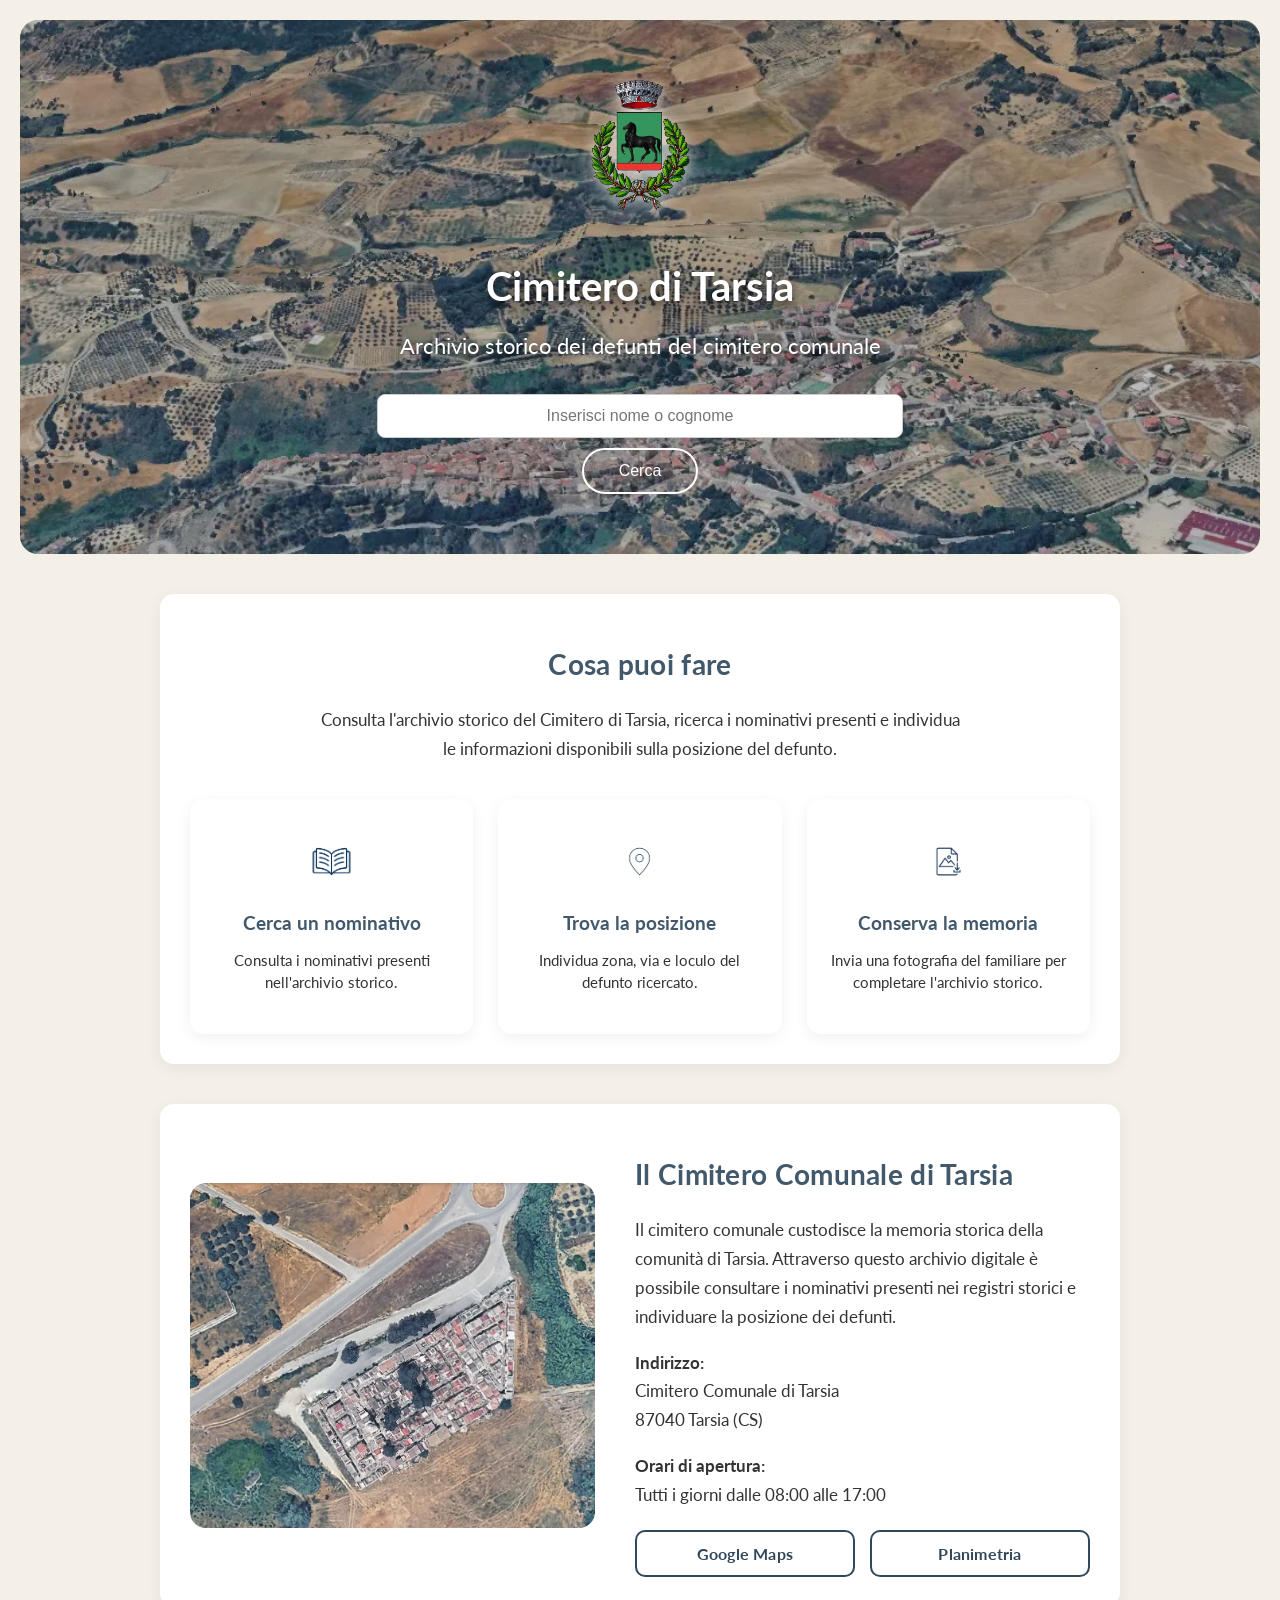
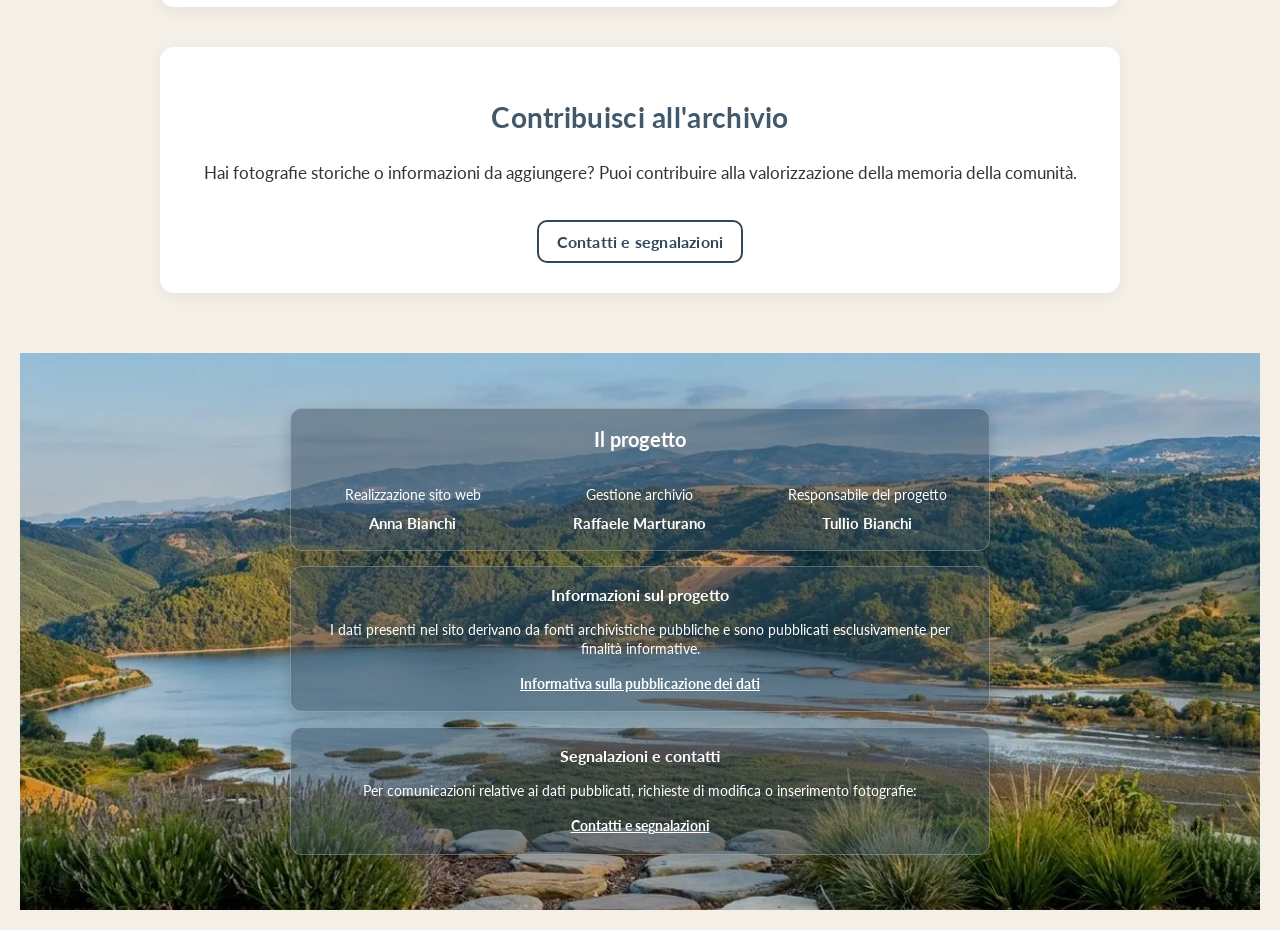
==== index.html @ b7f702ed "Add files via upload" ====
<!DOCTYPE html>

<html lang="it">

<head>

<meta charset="UTF-8">

<meta name="viewport" content="width=device-width, initial-scale=1.0">

<title>Cimitero di Tarsia</title>


<link href="https://fonts.googleapis.com/css2?family=Lato:wght@400;700&display=swap" rel="stylesheet">

<link rel="stylesheet" href="css/stile.css">

</head>


<body>


<header class="hero">


<img 
src="immagini/stemma.webp"
class="stemma"
alt="Comune di Tarsia">


<h1>
Cimitero di Tarsia
</h1>


<p class="sottotitolo">
Archivio storico dei defunti del cimitero comunale
</p>



<div class="area-ricerca">


<input 
type="text"
id="cerca"
placeholder="Inserisci nome o cognome">


<br>


<button onclick="cercaDefunto()">
Cerca
</button>


</div>


</header>



<div id="risultati"></div>



<section class="blocco-home cosa-puoi-fare">


<h2>
Cosa puoi fare
</h2>


<p class="intro-home">

Consulta l'archivio storico del Cimitero di Tarsia,
ricerca i nominativi presenti e individua le informazioni
disponibili sulla posizione del defunto.

</p>



<div class="funzioni-home">



<div class="funzione">


<img 
src="immagini/icone/icona-archivio.webp"
alt="">


<h3>
Cerca un nominativo
</h3>


<p>
Consulta i nominativi presenti
nell'archivio storico.
</p>


</div>





<div class="funzione">


<img 
src="immagini/icone/icona-posizione.webp"
alt="">


<h3>
Trova la posizione
</h3>


<p>
Individua zona, via e loculo
del defunto ricercato.
</p>


</div>





<div class="funzione">


<img 
src="immagini/icone/icona-foto.webp"
alt="">


<h3>
Conserva la memoria
</h3>


<p>
Invia una fotografia del familiare
per completare l'archivio storico.
</p>


</div>



</div>


</section>






<section class="blocco-home cimitero-sezione">


<img 
src="immagini/cimitero-alto.webp"
alt="Cimitero Comunale di Tarsia">



<div>


<h2>
Il Cimitero Comunale di Tarsia
</h2>


<p>

Il cimitero comunale custodisce la memoria
storica della comunità di Tarsia.

Attraverso questo archivio digitale è possibile
consultare i nominativi presenti nei registri
storici e individuare la posizione dei defunti.

</p>



<p>

<strong>Indirizzo:</strong><br>

Cimitero Comunale di Tarsia<br>

87040 Tarsia (CS)

</p>



<p>

<strong>Orari di apertura:</strong><br>

Tutti i giorni dalle 08:00 alle 17:00

</p>


<div class="pulsanti-cimitero">


<a 
href="https://www.google.com/maps/search/?api=1&query=Cimitero+Comunale+di+Tarsia"
target="_blank"
class="pulsante">

Google Maps

</a>


<a href="planimetria.html" class="pulsante">

Planimetria

</a>


</div>

</div>


</section>






<section class="blocco-home contribuisci">

<h2>
Contribuisci all'archivio
</h2>


<p>

Hai fotografie storiche o informazioni da aggiungere?
Puoi contribuire alla valorizzazione della memoria
della comunità.

</p>


<a href="contatti.html" class="scheda-button">

Contatti e segnalazioni

</a>


</section>


<div id="footer"></div>



<script src="js/script.js"></script>
<script>

fetch("componenti/footer.html")

.then(response => response.text())

.then(data => {

document.getElementById("footer").innerHTML = data;

});

</script>

</body>

</html>
---- css/stile.css ----
body {

    font-family:"Lato", sans-serif;

    background-color:#F4F0E8;

    color:#333333;

    margin:0;

    padding:20px;

}


/* TITOLI */

h1 {

    text-align:center;

    color:#42586B;

}


h2 {

    color:#42586B;

    font-weight:700;

    letter-spacing:0.3px;

}


h3 {

    color:#42586B;

}



/* HERO */

.hero {

    text-align:center;

    padding:60px 20px;

    background-image:
    linear-gradient(
    rgba(0,0,0,0.20),
    rgba(0,0,0,0.20)
    ),
    url("../immagini/tarsia-alto.webp");

    background-size:cover;

    background-position:center;

    background-attachment:fixed;

    border-radius:18px;

}



.stemma {

    width:100px;

    margin-bottom:20px;

    filter:drop-shadow(0 4px 8px rgba(244,240,232,0.9));

}



.hero h1 {

    font-size:40px;

    margin-bottom:10px;

    color:white;

    text-shadow:
    0 3px 10px rgba(0,0,0,0.75);

}



.sottotitolo {

    color:white;

    font-size:22px;

    text-shadow:
    0 3px 10px rgba(0,0,0,0.75);

}



/* RICERCA */

.area-ricerca {

    text-align:center;

    margin-top:35px;

}



input {

    width:90%;

    max-width:500px;

    padding:12px;

    font-size:16px;

    border:1px solid #ccc;

    border-radius:8px;

    text-align:center;

}



button {

    margin-top:10px;

    padding:12px 25px;

    background:#31475A;

    color:white;

    border:none;

    border-radius:8px;

    font-size:16px;

    cursor:pointer;

}



button:hover {

    opacity:0.85;

}


.area-ricerca button {

    background:transparent;

    color:white;

    border:2px solid white;

    padding:12px 35px;

    border-radius:25px;

    text-shadow:
    0 2px 5px rgba(0,0,0,0.5);

    transition:0.3s;

}



.area-ricerca button:hover {

    background:white;

    color:#31475A;

}

/* RISULTATI E SCHEDA */

#risultati,
#scheda {

    background:white;

    max-width:700px;

    margin:30px auto;

    padding:25px;

    border-radius:14px;

    box-shadow:
    0 4px 15px rgba(0,0,0,0.06);

}



#risultati:empty {

    display:none;

}



.risultato-card {

    background:white;

    margin:20px auto;

    padding:20px;

    border-radius:14px;

    box-shadow:
    0 3px 12px rgba(0,0,0,0.06);

}



.risultato-card h3 {

    margin-top:0;

}



/* LINK */

a {

    color:#42586B;

    text-decoration:none;

    font-weight:bold;

}



a:hover {

    text-decoration:underline;

}



/* PULSANTI */

.scheda-button {

    display:inline-block;

    margin-top:15px;

    padding:10px 18px;

    background:white;

    color:#31475A;

    border:2px solid #31475A;

    border-radius:10px;

    font-weight:bold;

    letter-spacing:0.2px;

}



.scheda-button:hover {

    background:#31475A;

    color:white;

    text-decoration:none;

}



.pulsante {

    display:inline-block;

    margin-top:20px;

    padding:12px 22px;

    background:white;

    color:#31475A;

    border:2px solid #31475A;

    border-radius:10px;

    font-weight:bold;

    letter-spacing:0.2px;

}



.pulsante:hover {

    background:#31475A;

    color:white;

}

#scheda > h1 {

    color:#42586B;

    font-size:32px;

    margin-bottom:30px;

}

.pulsanti-cimitero {

    display:flex;

    gap:15px;

    margin-top:20px;

}


.pulsanti-cimitero .pulsante {

    margin-top:0;

    flex:1;

    text-align:center;

}
/* SCHEDA DEFUNTO */

.scheda-contenuto {

    display:flex;

    gap:40px;

    align-items:flex-start;

}



.dati-defunto {

    flex:1;

}



.titolo-posizione {

    color:#42586B;

    margin-top:25px;

    margin-bottom:15px;

}



.foto-defunto {

    width:300px;

    height:300px;

    display:flex;

    align-items:center;

    justify-content:center;

    overflow:hidden;

}



.foto-defunto img {

    max-width:100%;

    max-height:100%;

    object-fit:contain;

    border-radius:16px;

}



/* FOTO MANCANTE */

.foto-mancante {

    width:100%;

    max-width:280px;

    padding:30px 20px;

    text-align:center;

    background:white;

    border:1px solid rgba(0,0,0,0.08);

    border-radius:14px;

    box-shadow:
    0 3px 12px rgba(0,0,0,0.06);

    box-sizing:border-box;

    color:#555;

}


.foto-mancante p {

    margin:0 0 20px;

    font-size:16px;

    line-height:1.5;

}

/* HOME BLOCCHI */

.blocco-home {

    max-width:900px;

    margin:40px auto;

    background:white;

    padding:30px;

    border-radius:14px;

    box-shadow:
    0 4px 15px rgba(0,0,0,0.06);

}



.blocco-home p {

    line-height:1.7;

    font-size:17px;

}



.blocco-home h2 {

    text-align:left;

    font-size:28px;

    margin-bottom:25px;

}


.cosa-puoi-fare h2 {

    text-align:center;

}

.titolo-centro {

    text-align:center !important;

}

.contribuisci {

    text-align:center;

}


.contribuisci h2 {

    text-align:center;

}

/* INTRO HOME */

.intro-home {

    text-align:center;

    max-width:650px;

    margin:0 auto 35px;

    line-height:1.6;

}



/* FUNZIONI HOME */

.funzioni-home {

    display:flex;

    justify-content:space-between;

    gap:25px;

}



.funzione {

    flex:1;

    background:white;

    padding:25px 20px;

    border-radius:14px;

    text-align:center;

    box-shadow:

    0 4px 15px rgba(0,0,0,0.06);

    transition:0.3s;

}



.funzione:hover {

    transform:translateY(-5px);

}



.funzione img {

    width:75px;

    height:75px;

    object-fit:contain;

    margin-bottom:5px;

    transition:0.3s;

}



.funzione:hover img {

    transform:translateY(-4px);

}



.funzione h3 {

    margin-top:5px;

    margin-bottom:10px;

}



.funzione p {

    line-height:1.5;

    font-size:15px;

}



/* SEZIONE CIMITERO */

.cimitero-sezione {

    display:flex;

    align-items:center;

    gap:40px;

}



.cimitero-sezione img {

    width:45%;

    border-radius:16px;

}



.cimitero-sezione div {

    flex:1;

}



/* ICONE TITOLI */

.titolo-con-icona {

    display:flex;

    align-items:center;

    gap:15px;

}



.titolo-con-icona img {

    width:75px;

    object-fit:contain;

}



/* GESTIONE FOOTER */

.gestione-sito {

    display:flex;

    justify-content:space-around;

    gap:20px;

    text-align:center;

}



.gestione-sito div {

    flex:1;

}



.gestione-sito p {

    margin-bottom:8px;

    font-size:14px;

}



.gestione-sito strong {

    font-size:15px;

}



/* FOOTER */

.footer-sito {

    box-sizing:border-box;

    width:100%;

    margin:60px 0 0;

    padding:40px 20px;

    background-image:
    linear-gradient(
    rgba(0,0,0,0.15),
    rgba(0,0,0,0.15)
    ),
    url("../immagini/Tarsia-lago.webp");

    background-size:cover;

    background-position:center;

    color:white;

    text-align:center;

}



.footer-box {

    background:rgba(49,71,90,0.45);

    border:1px solid rgba(255,255,255,0.25);

    padding:18px;

    margin:15px auto;

    width:100%;

    max-width:700px;

    box-sizing:border-box;

    border-radius:12px;

    box-shadow:
    0 4px 15px rgba(0,0,0,0.18);

}


.footer-box h3 {

    color:white;

    font-size:20px;

    margin-top:0;

}



.footer-box p {

    line-height:1.4;

}



.footer-box a {

    color:white;

    text-decoration:underline;

}



.footer-secondario h3 {

    font-size:16px;

}



.footer-secondario p,

.footer-secondario a {

    font-size:14px;

    line-height:1.4;

}

/* CONTATTI */

.blocco-contatto {

    margin-top:30px;

    padding:25px;

    background:white;

    border-radius:14px;

    box-shadow:
    0 5px 18px rgba(0,0,0,0.08);

}

/* PLANIMETRIA */

.planimetria {

    text-align:center;

}



.planimetria h2 {

    margin-top:25px;

}



.descrizione-planimetria {

    max-width:700px;

    margin:20px auto 30px;

    line-height:1.6;

}



.zoom-container {

    width:100%;

    overflow:hidden;

    border-radius:14px;

    background:white;

    touch-action:pinch-zoom;

}



.zoom-container img {

    width:100%;

    transition:transform 0.2s ease;

    transform-origin:center;

    border-radius:14px;

}

.hero-secondario {

    text-align:center;

    padding:35px 20px;

    background-image:
    linear-gradient(
    rgba(0,0,0,0.25),
    rgba(0,0,0,0.25)
    ),
    url("../immagini/tarsia-alto.webp");

    background-size:cover;

    background-position:center;

    border-radius:18px;

}

.hero-secondario h1 {

    color:white;

    font-size:36px;

    text-shadow:
    0 3px 10px rgba(0,0,0,0.75);

}



.hero-secondario p {

    color:white;

    font-size:20px;

    text-shadow:
    0 3px 10px rgba(0,0,0,0.75);

}

/* MOBILE */

@media(max-width:700px){


body {

    padding:15px;

}


.hero {

    background-attachment:fixed;

}


.hero h1 {

    font-size:32px;

}



.sottotitolo {

    font-size:18px;

}



.scheda-contenuto {

    flex-direction:column;

}



.foto-defunto {

    margin:auto;

}



.funzioni-home {

    flex-direction:column;

}



.funzione {

    width:auto;

}



.cimitero-sezione {

    flex-direction:column;

}

.cimitero-sezione div {

    text-align:center;

}


.cimitero-sezione h2 {

    text-align:center;

}

.cimitero-sezione img {

    width:100%;

}

.pulsanti-cimitero {

    flex-direction:column;

}

.gestione-sito {

    flex-direction:column;

}



.footer-sito {

    padding:35px 15px;

}


}
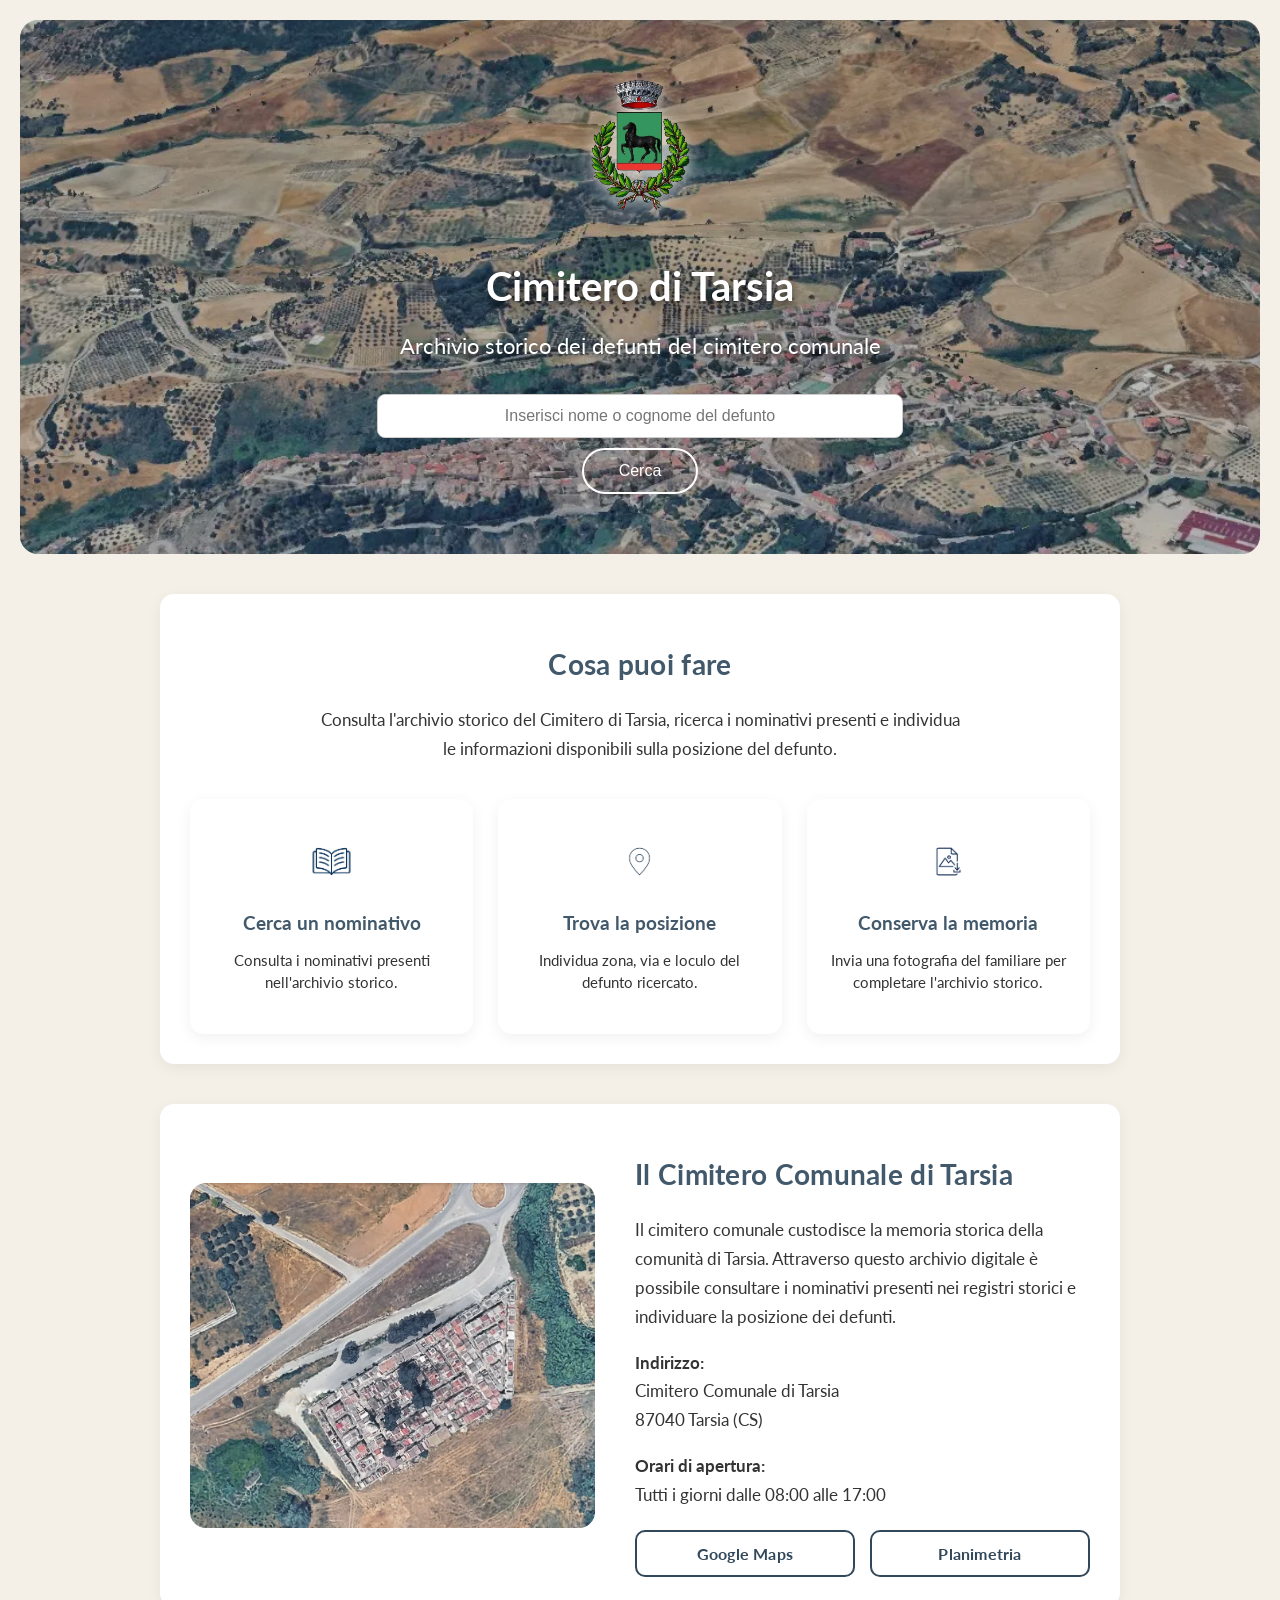
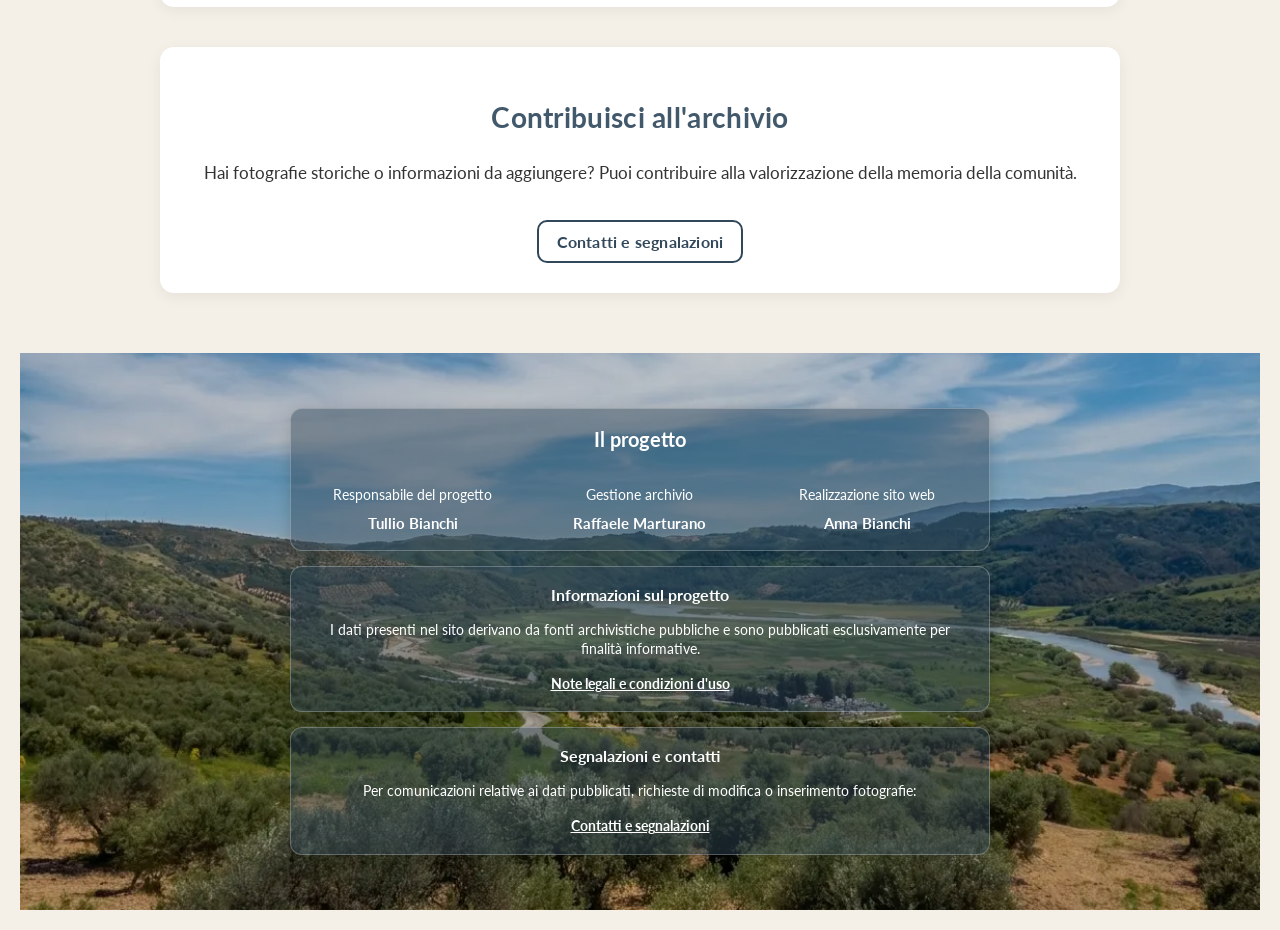
==== commit 9a5bd6f8: "Add files via upload" ====
--- a/index.html
+++ b/index.html
@@ -47,7 +47,7 @@
 <input 
 type="text"
 id="cerca"
-placeholder="Inserisci nome o cognome">
+placeholder="Inserisci nome o cognome del defunto">
 
 
 <br>
--- a/css/stile.css
+++ b/css/stile.css
@@ -69,7 +69,6 @@
 }
 
 
-
 .stemma {
 
     width:100px;
@@ -478,6 +477,19 @@
     font-size:16px;
 
     line-height:1.5;
+
+}
+
+.foto-mancante img {
+
+    width:100%;
+
+    height:100%;
+
+    object-fit:contain;
+
+    filter:drop-shadow(0 3px 8px rgba(0,0,0,0.15));
+
 
 }
 
@@ -987,10 +999,21 @@
 
 .hero {
 
-    background-attachment:fixed;
-
-}
-
+    background-attachment:scroll;
+
+    min-height:420px;
+
+    display:flex;
+
+    flex-direction:column;
+
+    justify-content:center;
+
+    align-items:center;
+
+    background-size:cover;
+
+}
 
 .hero h1 {
 
@@ -1012,17 +1035,38 @@
 
     flex-direction:column;
 
-}
-
+    gap:25px;
+
+}
+
+
+#scheda {
+
+    padding:20px;
+
+}
 
 
 .foto-defunto {
 
+    width:250px;
+
+    height:250px;
+
     margin:auto;
 
 }
 
 
+.foto-defunto img {
+
+    max-width:100%;
+
+    max-height:100%;
+
+}
+
+
 
 .funzioni-home {
 
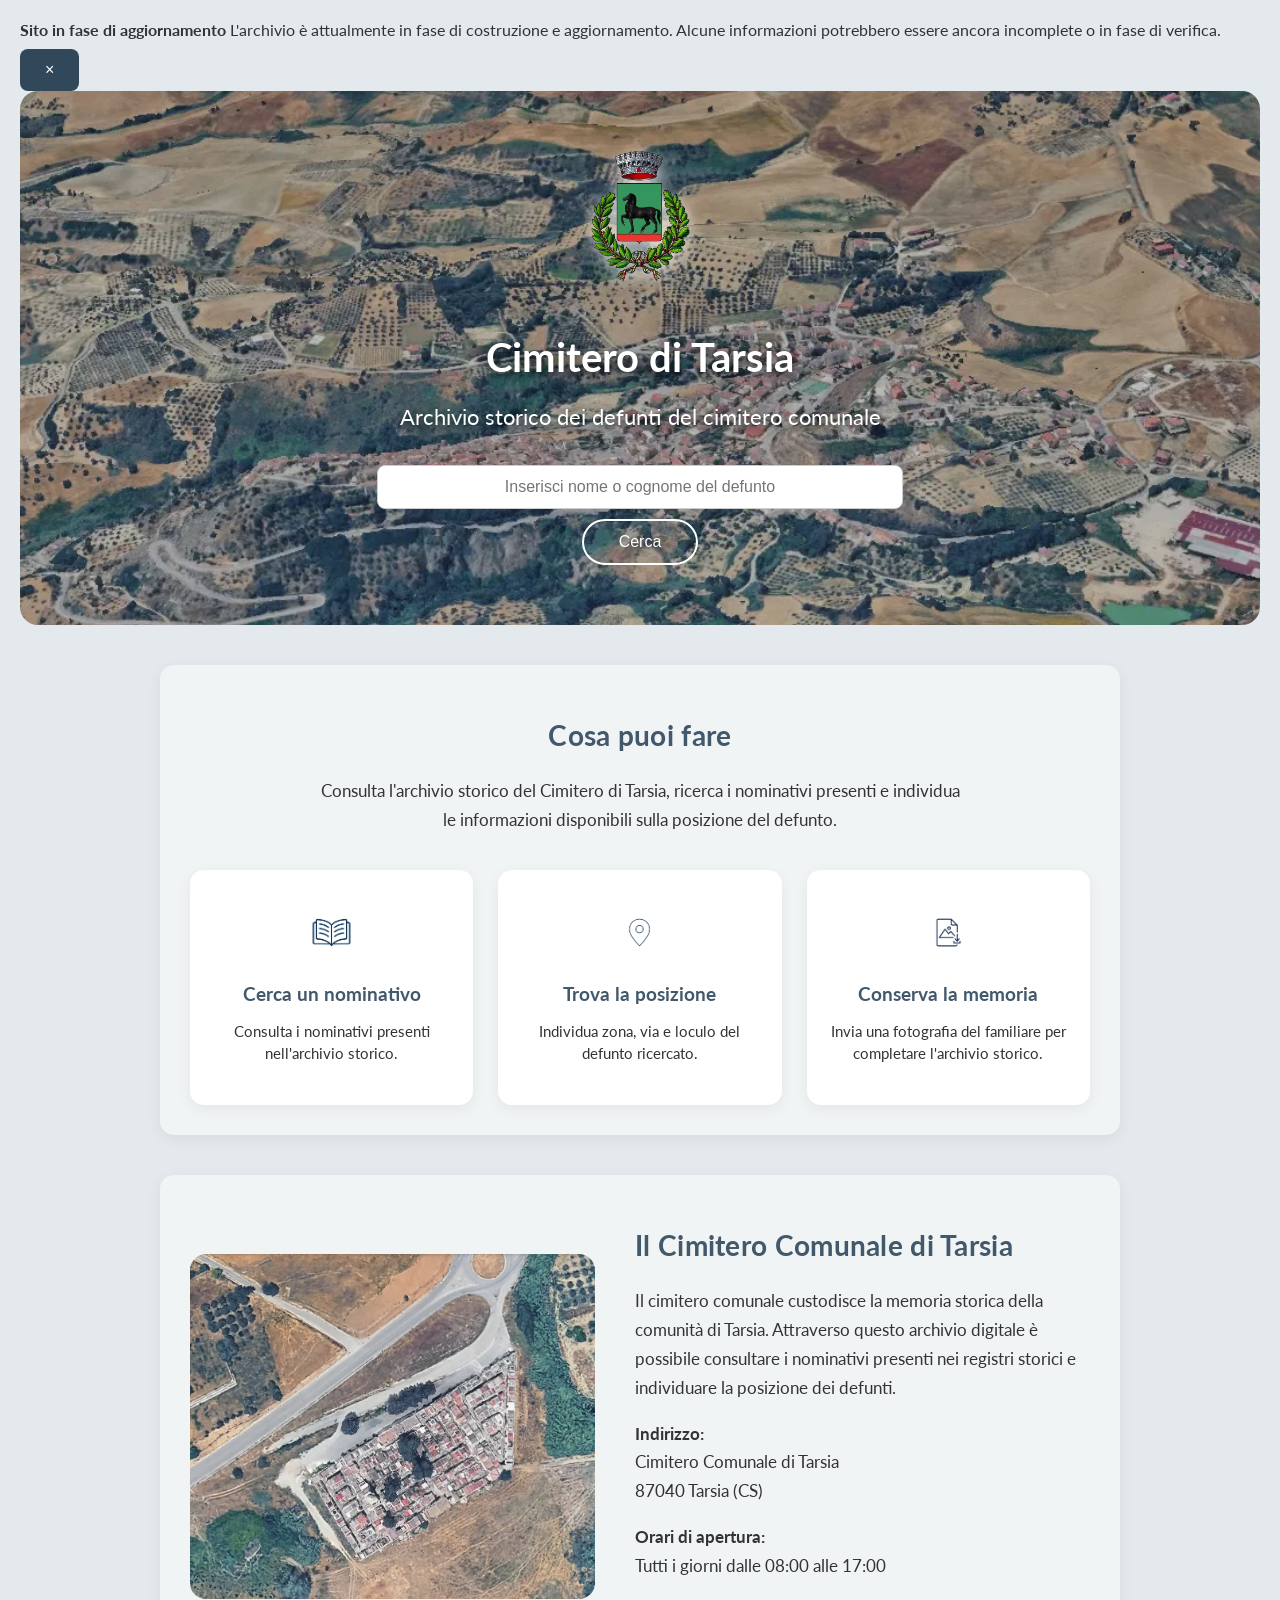
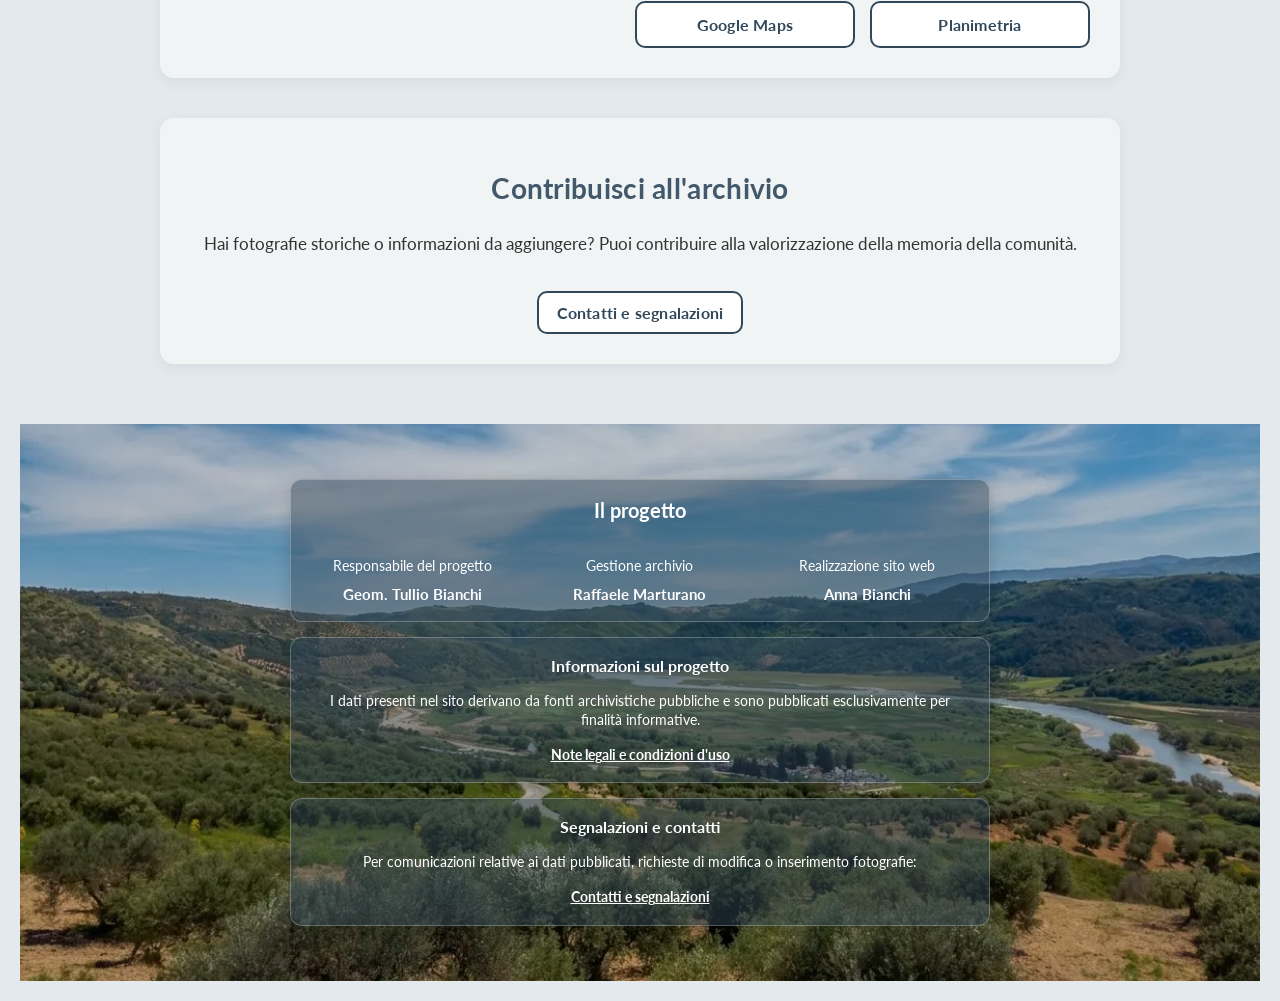
==== commit e76379ba: "Add files via upload" ====
--- a/index.html
+++ b/index.html
@@ -19,6 +19,20 @@
 
 
 <body>
+
+<div id="avviso-costruzione" class="avviso-costruzione">
+    <div class="avviso-testo">
+        <strong>Sito in fase di aggiornamento</strong>
+        <span>
+            L'archivio è attualmente in fase di costruzione e aggiornamento.
+            Alcune informazioni potrebbero essere ancora incomplete o in fase di verifica.
+        </span>
+    </div>
+
+    <button id="chiudi-avviso" aria-label="Chiudi avviso">
+        ×
+    </button>
+</div>
 
 
 <header class="hero">
@@ -302,6 +316,8 @@
 
 </script>
 
+<script src="js/avviso.js"></script>
+
 </body>
 
 </html>
--- a/css/stile.css
+++ b/css/stile.css
@@ -2,7 +2,7 @@
 
     font-family:"Lato", sans-serif;
 
-    background-color:#F4F0E8;
+    background-color:#E3E9ED;
 
     color:#333333;
 
@@ -204,7 +204,7 @@
 #risultati,
 #scheda {
 
-    background:white;
+    background:#F1F4F5;
 
     max-width:700px;
 
@@ -456,7 +456,7 @@
 
     background:white;
 
-    border:1px solid rgba(0,0,0,0.08);
+    border:1px solid #D5DDE2;
 
     border-radius:14px;
 
@@ -481,16 +481,10 @@
 }
 
 .foto-mancante img {
-
-    width:100%;
-
-    height:100%;
-
+    width:72%;
+    height:auto;
     object-fit:contain;
-
     filter:drop-shadow(0 3px 8px rgba(0,0,0,0.15));
-
-
 }
 
 /* HOME BLOCCHI */
@@ -501,7 +495,7 @@
 
     margin:40px auto;
 
-    background:white;
+    background: #F1F4F5;
 
     padding:30px;
 
@@ -890,7 +884,11 @@
 
 }
 
-
+.planimetria .torna {
+    display:block;
+    text-align:left;
+    width:max-content;
+}
 
 .planimetria h2 {
 
@@ -994,8 +992,16 @@
 
     padding:15px;
 
-}
-
+    width:100%;
+
+    box-sizing:border-box;
+
+    overflow-x:hidden;
+
+}
+
+
+/* HERO */
 
 .hero {
 
@@ -1015,6 +1021,7 @@
 
 }
 
+
 .hero h1 {
 
     font-size:32px;
@@ -1022,7 +1029,6 @@
 }
 
 
-
 .sottotitolo {
 
     font-size:18px;
@@ -1030,19 +1036,74 @@
 }
 
 
+/* HERO SECONDARIO */
+
+.hero-secondario {
+
+    width:100%;
+
+    box-sizing:border-box;
+
+    padding:30px 15px;
+
+}
+
+
+.hero-secondario h1 {
+
+    font-size:30px;
+
+}
+
+
+.hero-secondario p {
+
+    font-size:18px;
+
+}
+
+
+/* SCHEDA DEFUNTO */
+
+#scheda {
+
+    width:100%;
+
+    max-width:700px;
+
+    box-sizing:border-box;
+
+    padding:20px;
+
+    margin:30px auto;
+
+    overflow:hidden;
+
+}
+
 
 .scheda-contenuto {
 
+    width:100%;
+
+    max-width:100%;
+
     flex-direction:column;
 
     gap:25px;
 
-}
-
-
-#scheda {
-
-    padding:20px;
+    box-sizing:border-box;
+
+}
+
+
+.dati-defunto {
+
+    width:100%;
+
+    min-width:0;
+
+    box-sizing:border-box;
 
 }
 
@@ -1053,8 +1114,12 @@
 
     height:250px;
 
+    max-width:100%;
+
     margin:auto;
 
+    box-sizing:border-box;
+
 }
 
 
@@ -1067,6 +1132,45 @@
 }
 
 
+.foto-mancante {
+
+    width:250px;
+
+    max-width:100%;
+
+    margin:auto;
+
+    box-sizing:border-box;
+
+}
+
+
+.foto-mancante img {
+
+    width:100%;
+
+    max-width:100%;
+
+    height:auto;
+
+    object-fit:contain;
+
+}
+
+
+/* PULSANTI */
+
+.pulsante,
+.scheda-button {
+
+    max-width:100%;
+
+    box-sizing:border-box;
+
+}
+
+
+/* HOME */
 
 .funzioni-home {
 
@@ -1075,7 +1179,6 @@
 }
 
 
-
 .funzione {
 
     width:auto;
@@ -1083,13 +1186,13 @@
 }
 
 
-
 .cimitero-sezione {
 
     flex-direction:column;
 
 }
 
+
 .cimitero-sezione div {
 
     text-align:center;
@@ -1103,18 +1206,21 @@
 
 }
 
+
 .cimitero-sezione img {
 
     width:100%;
 
 }
 
+
 .pulsanti-cimitero {
 
     flex-direction:column;
 
 }
 
+
 .gestione-sito {
 
     flex-direction:column;
@@ -1122,12 +1228,25 @@
 }
 
 
+/* FOOTER */
 
 .footer-sito {
 
+    width:100%;
+
+    box-sizing:border-box;
+
     padding:35px 15px;
 
 }
 
 
+.footer-box {
+
+    width:100%;
+
+    box-sizing:border-box;
+
+}
+
 }
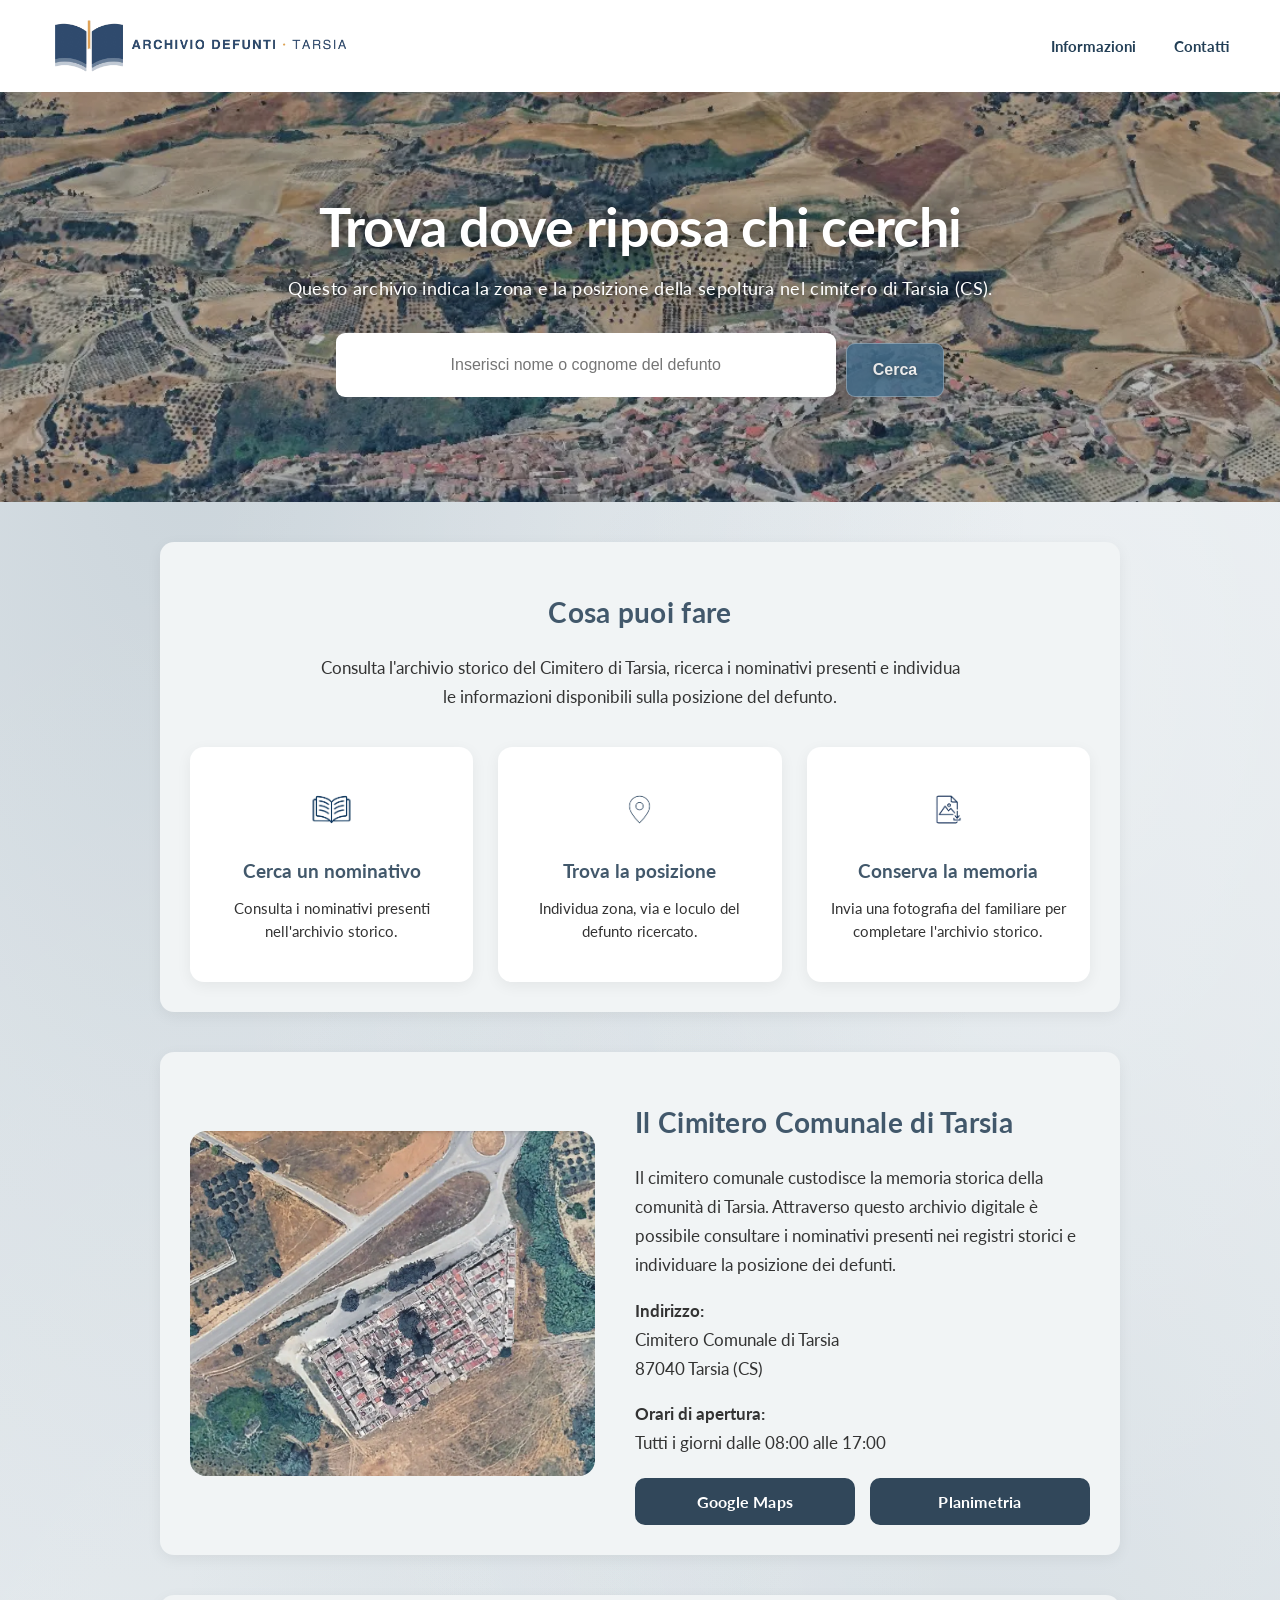
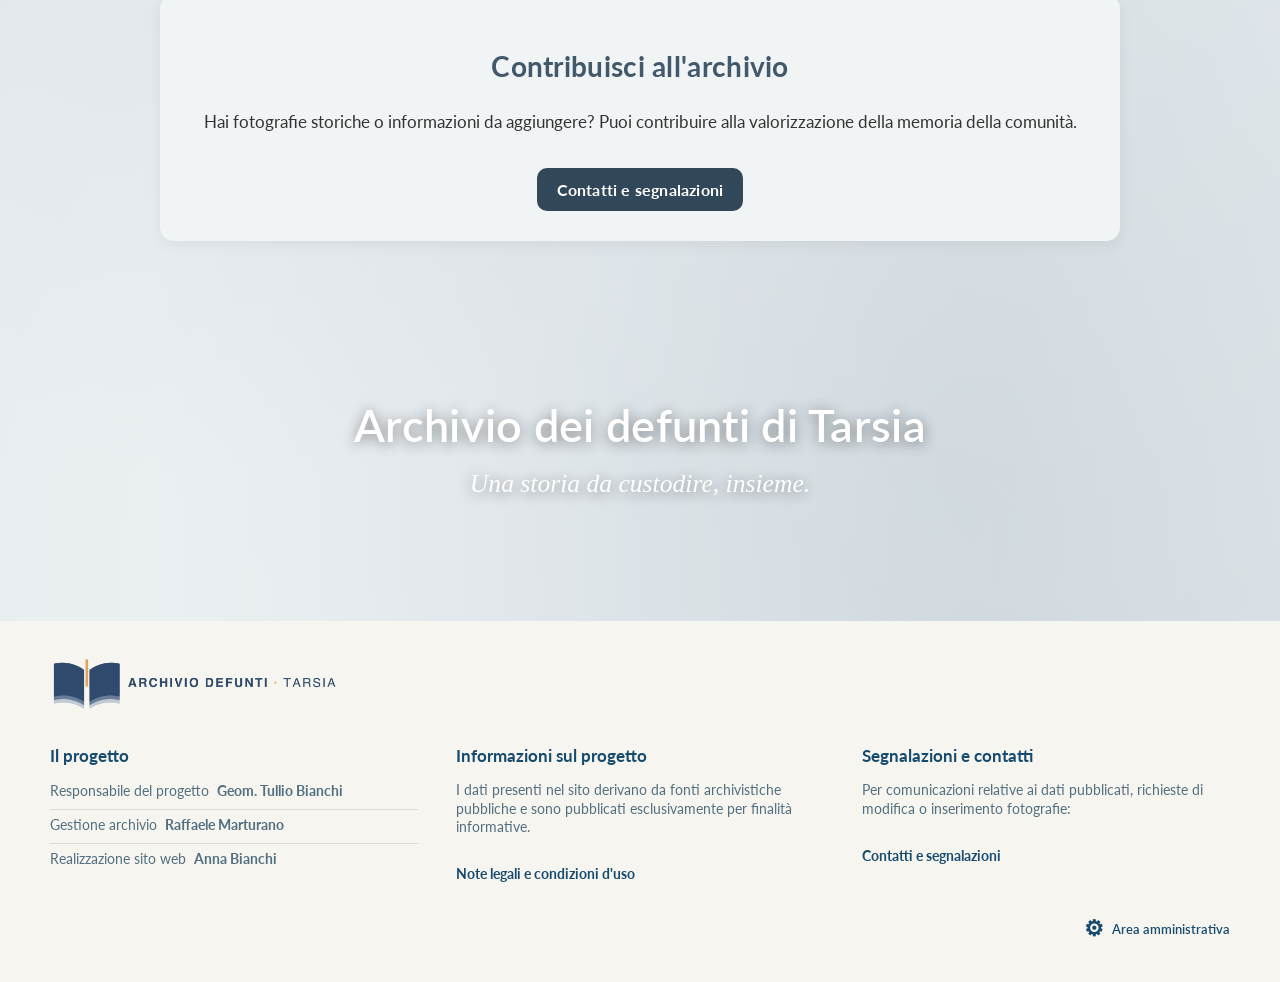
==== commit e8dab3e4: "Add files via upload" ====
--- a/index.html
+++ b/index.html
@@ -18,72 +18,40 @@
 </head>
 
 
-<body>
-
-<div id="avviso-costruzione" class="avviso-costruzione">
-    <div class="avviso-testo">
-        <strong>Sito in fase di aggiornamento</strong>
-        <span>
-            L'archivio è attualmente in fase di costruzione e aggiornamento.
-            Alcune informazioni potrebbero essere ancora incomplete o in fase di verifica.
-        </span>
+<body class="home-tarsia">
+
+
+
+<header class="header-home-tarsia">
+  <nav class="nav-home-tarsia" aria-label="Navigazione principale">
+    <div class="nav-home-links">
+      <a href="#informazioni">Informazioni</a>
+      <a href="#contatti">Contatti</a>
     </div>
-
-    <button id="chiudi-avviso" aria-label="Chiudi avviso">
-        ×
-    </button>
-</div>
-
-
-<header class="hero">
-
-
-<img 
-src="immagini/stemma.webp"
-class="stemma"
-alt="Comune di Tarsia">
-
-
-<h1>
-Cimitero di Tarsia
-</h1>
-
-
-<p class="sottotitolo">
-Archivio storico dei defunti del cimitero comunale
-</p>
-
-
-
-<div class="area-ricerca">
-
-
-<input 
-type="text"
-id="cerca"
-placeholder="Inserisci nome o cognome del defunto">
-
-
-<br>
-
-
-<button onclick="cercaDefunto()">
-Cerca
-</button>
-
-
-</div>
-
-
+    <a class="logo-home-tarsia" href="#" aria-label="Cimitero di Tarsia, home">
+      <img src="immagini/logo.png" alt="Archivio Defunti · Tarsia">
+    </a>
+  </nav>
 </header>
 
+<header class="hero hero-home-tarsia">
+  <div class="hero-contenuto-tarsia">
+    <h1>Trova dove riposa chi cerchi</h1>
+    <h2>Questo archivio indica la zona e la posizione della sepoltura nel cimitero di Tarsia (CS).</h2>
+    <div class="area-ricerca" id="ricerca-defunti">
+      <input type="text" id="cerca" placeholder="Inserisci nome o cognome del defunto" aria-label="Cognome e nome del defunto">
+      <button type="button" onclick="cercaDefunto()">Cerca</button>
+    </div>
+  </div>
+</header>
+
 
 
 <div id="risultati"></div>
 
 
 
-<section class="blocco-home cosa-puoi-fare">
+<section class="blocco-home cosa-puoi-fare" id="informazioni">
 
 
 <h2>
@@ -271,7 +239,7 @@
 
 
 
-<section class="blocco-home contribuisci">
+<section class="blocco-home contribuisci" id="contatti">
 
 <h2>
 Contribuisci all'archivio
@@ -297,6 +265,15 @@
 </section>
 
 
+
+<section class="fascia-memoria-tarsia" aria-label="Archivio dei defunti di Tarsia">
+  <div class="fascia-memoria-tarsia__contenuto">
+    <h2>Archivio dei defunti di Tarsia</h2>
+    <p>Una storia da custodire, insieme.</p>
+    <span class="fascia-memoria-tarsia__linea" aria-hidden="true"></span>
+  </div>
+</section>
+
 <div id="footer"></div>
 
 
--- a/css/stile.css
+++ b/css/stile.css
@@ -1,1252 +1,5180 @@
+/* =========================================================
+   STILE GENERALE
+   ========================================================= */
+
 body {
-
-    font-family:"Lato", sans-serif;
-
-    background-color:#E3E9ED;
-
-    color:#333333;
-
-    margin:0;
-
-    padding:20px;
-
-}
-
-
-/* TITOLI */
+    font-family: "Lato", sans-serif;
+
+    background-color: #E3E9ED;
+
+    background-image:
+        radial-gradient(
+            ellipse at 15% 15%,
+            rgba(92, 118, 135, 0.18) 0%,
+            rgba(92, 118, 135, 0.08) 25%,
+            transparent 55%
+        ),
+        radial-gradient(
+            ellipse at 85% 25%,
+            rgba(255, 255, 255, 0.35) 0%,
+            rgba(255, 255, 255, 0.15) 30%,
+            transparent 60%
+        ),
+        radial-gradient(
+            ellipse at 75% 80%,
+            rgba(82, 110, 128, 0.14) 0%,
+            rgba(82, 110, 128, 0.06) 30%,
+            transparent 60%
+        ),
+        radial-gradient(
+            ellipse at 20% 85%,
+            rgba(255, 255, 255, 0.30) 0%,
+            transparent 55%
+        );
+
+    color: #333333;
+
+    margin: 0;
+
+    padding: 20px;
+}
+
+
+/* =========================================================
+   TITOLI
+   ========================================================= */
 
 h1 {
-
-    text-align:center;
-
-    color:#42586B;
-
-}
-
+    text-align: center;
+    color: #42586B;
+}
 
 h2 {
-
-    color:#42586B;
-
-    font-weight:700;
-
-    letter-spacing:0.3px;
-
-}
-
+    color: #42586B;
+    font-weight: 700;
+    letter-spacing: 0.3px;
+}
 
 h3 {
-
-    color:#42586B;
-
-}
-
-
-
-/* HERO */
+    color: #42586B;
+}
+
+
+/* =========================================================
+   HERO
+   ========================================================= */
 
 .hero {
-
-    text-align:center;
-
-    padding:60px 20px;
+    text-align: center;
+
+    padding: 60px 20px;
 
     background-image:
-    linear-gradient(
-    rgba(0,0,0,0.20),
-    rgba(0,0,0,0.20)
-    ),
-    url("../immagini/tarsia-alto.webp");
-
-    background-size:cover;
-
-    background-position:center;
-
-    background-attachment:fixed;
-
-    border-radius:18px;
-
-}
-
+        linear-gradient(
+            rgba(0, 0, 0, 0.20),
+            rgba(0, 0, 0, 0.20)
+        ),
+        url("../immagini/tarsia-alto.webp");
+
+    background-size: cover;
+
+    background-position: center;
+
+    background-attachment: fixed;
+
+    border-radius: 18px;
+}
 
 .stemma {
-
-    width:100px;
-
-    margin-bottom:20px;
-
-    filter:drop-shadow(0 4px 8px rgba(244,240,232,0.9));
-
-}
-
-
+    width: 140px;
+    margin-bottom: 20px;
+
+    filter:
+        drop-shadow(
+            0 4px 8px rgba(244, 240, 232, 0.9)
+        );
+}
 
 .hero h1 {
-
-    font-size:40px;
-
-    margin-bottom:10px;
-
-    color:white;
+    font-size: 40px;
+    margin-bottom: 10px;
+
+    color: white;
 
     text-shadow:
-    0 3px 10px rgba(0,0,0,0.75);
-
-}
-
-
+        0 3px 10px rgba(0, 0, 0, 0.75);
+}
 
 .sottotitolo {
-
-    color:white;
-
-    font-size:22px;
+    color: white;
+    font-size: 22px;
 
     text-shadow:
-    0 3px 10px rgba(0,0,0,0.75);
-
-}
-
-
-
-/* RICERCA */
+        0 3px 10px rgba(0, 0, 0, 0.75);
+}
+
+
+/* =========================================================
+   RICERCA
+   ========================================================= */
 
 .area-ricerca {
-
-    text-align:center;
-
-    margin-top:35px;
-
-}
-
-
+    text-align: center;
+    margin-top: 35px;
+}
 
 input {
-
-    width:90%;
-
-    max-width:500px;
-
-    padding:12px;
-
-    font-size:16px;
-
-    border:1px solid #ccc;
-
-    border-radius:8px;
-
-    text-align:center;
-
-}
-
-
+    width: 90%;
+    max-width: 500px;
+
+    padding: 12px;
+
+    font-size: 16px;
+
+    border: 1px solid #ccc;
+    border-radius: 8px;
+
+    text-align: center;
+
+    box-sizing: border-box;
+}
 
 button {
-
-    margin-top:10px;
-
-    padding:12px 25px;
-
-    background:#31475A;
-
-    color:white;
-
-    border:none;
-
-    border-radius:8px;
-
-    font-size:16px;
-
-    cursor:pointer;
-
-}
-
-
-
-button:hover {
-
-    opacity:0.85;
-
-}
-
+    margin-top: 10px;
+
+    padding: 12px 25px;
+
+    background: #31475A;
+
+    color: white;
+
+    border: none;
+
+    border-radius: 8px;
+
+    font-size: 16px;
+
+    cursor: pointer;
+
+    opacity: 0.85;
+}
 
 .area-ricerca button {
-
-    background:transparent;
-
-    color:white;
-
-    border:2px solid white;
-
-    padding:12px 35px;
-
-    border-radius:25px;
+    background: transparent;
+
+    color: white;
+
+    border: 2px solid white;
+
+    padding: 12px 35px;
+
+    border-radius: 25px;
 
     text-shadow:
-    0 2px 5px rgba(0,0,0,0.5);
-
-    transition:0.3s;
-
-}
-
-
+        0 2px 5px rgba(0, 0, 0, 0.5);
+
+    transition: 0.3s;
+}
 
 .area-ricerca button:hover {
-
-    background:white;
-
-    color:#31475A;
-
-}
-
-/* RISULTATI E SCHEDA */
+    background: white;
+    color: #31475A;
+}
+
+
+/* =========================================================
+   RISULTATI E SCHEDA
+   ========================================================= */
 
 #risultati,
 #scheda {
-
-    background:#F1F4F5;
-
-    max-width:700px;
-
-    margin:30px auto;
-
-    padding:25px;
-
-    border-radius:14px;
+    background: #F1F4F5;
+
+    max-width: 700px;
+
+    margin: 30px auto;
+
+    padding: 25px;
+
+    border-radius: 14px;
 
     box-shadow:
-    0 4px 15px rgba(0,0,0,0.06);
-
-}
-
-
+        0 4px 15px rgba(0, 0, 0, 0.06);
+}
+
+#risultati {
+    display: block;
+}
 
 #risultati:empty {
-
-    display:none;
-
-}
-
-
+    display: none;
+}
 
 .risultato-card {
-
-    background:white;
-
-    margin:20px auto;
-
-    padding:20px;
-
-    border-radius:14px;
+    background: white;
+
+    margin: 20px auto;
+
+    padding: 20px;
+
+    border-radius: 14px;
 
     box-shadow:
-    0 3px 12px rgba(0,0,0,0.06);
-
-}
-
-
+        0 3px 12px rgba(0, 0, 0, 0.06);
+}
 
 .risultato-card h3 {
-
-    margin-top:0;
-
-}
-
-
-
-/* LINK */
+    margin-top: 0;
+}
+
+
+/* =========================================================
+   LINK
+   ========================================================= */
 
 a {
-
-    color:#42586B;
-
-    text-decoration:none;
-
-    font-weight:bold;
-
-}
-
-
-
-a:hover {
-
-    text-decoration:underline;
-
-}
-
-
-
-/* PULSANTI */
+    color: #42586B;
+
+    text-decoration: underline;
+
+    font-weight: bold;
+}
+
+
+/* =========================================================
+   PULSANTI
+   ========================================================= */
 
 .scheda-button {
-
-    display:inline-block;
-
-    margin-top:15px;
-
-    padding:10px 18px;
-
-    background:white;
-
-    color:#31475A;
-
-    border:2px solid #31475A;
-
-    border-radius:10px;
-
-    font-weight:bold;
-
-    letter-spacing:0.2px;
-
-}
-
-
-
-.scheda-button:hover {
-
-    background:#31475A;
-
-    color:white;
-
-    text-decoration:none;
-
-}
-
-
+    display: inline-block;
+
+    margin-top: 15px;
+
+    padding: 10px 18px;
+
+    background: #31475A;
+
+    color: white;
+
+    border: 2px solid #31475A;
+
+    border-radius: 10px;
+
+    font-weight: bold;
+
+    letter-spacing: 0.2px;
+
+    text-decoration: none;
+}
 
 .pulsante {
-
-    display:inline-block;
-
-    margin-top:20px;
-
-    padding:12px 22px;
-
-    background:white;
-
-    color:#31475A;
-
-    border:2px solid #31475A;
-
-    border-radius:10px;
-
-    font-weight:bold;
-
-    letter-spacing:0.2px;
-
-}
-
-
-
-.pulsante:hover {
-
-    background:#31475A;
-
-    color:white;
-
+    display: inline-block;
+
+    margin-top: 20px;
+
+    padding: 12px 22px;
+
+    background: #31475A;
+
+    color: white;
+
+    border: 2px solid #31475A;
+
+    border-radius: 10px;
+
+    font-weight: bold;
+
+    letter-spacing: 0.2px;
+
+    text-decoration: none;
 }
 
 #scheda > h1 {
-
-    color:#42586B;
-
-    font-size:32px;
-
-    margin-bottom:30px;
-
+    color: #42586B;
+
+    font-size: 32px;
+
+    margin-bottom: 30px;
 }
 
 .pulsanti-cimitero {
-
-    display:flex;
-
-    gap:15px;
-
-    margin-top:20px;
-
-}
-
+    display: flex;
+
+    gap: 15px;
+
+    margin-top: 20px;
+}
 
 .pulsanti-cimitero .pulsante {
-
-    margin-top:0;
-
-    flex:1;
-
-    text-align:center;
-
-}
-/* SCHEDA DEFUNTO */
+    margin-top: 0;
+
+    flex: 1;
+
+    text-align: center;
+}
+
+
+/* =========================================================
+   SCHEDA DEFUNTO
+   ========================================================= */
 
 .scheda-contenuto {
-
-    display:flex;
-
-    gap:40px;
-
-    align-items:flex-start;
-
-}
-
-
+    display: flex;
+
+    gap: 40px;
+
+    align-items: flex-start;
+}
 
 .dati-defunto {
-
-    flex:1;
-
-}
-
-
+    flex: 1;
+}
 
 .titolo-posizione {
-
-    color:#42586B;
-
-    margin-top:25px;
-
-    margin-bottom:15px;
-
-}
-
-
+    color: #42586B;
+
+    margin-top: 25px;
+
+    margin-bottom: 15px;
+}
 
 .foto-defunto {
-
-    width:300px;
-
-    height:300px;
-
-    display:flex;
-
-    align-items:center;
-
-    justify-content:center;
-
-    overflow:hidden;
-
-}
-
-
+    width: 300px;
+
+    height: 300px;
+
+    display: flex;
+
+    align-items: center;
+
+    justify-content: center;
+
+    overflow: hidden;
+}
 
 .foto-defunto img {
-
-    max-width:100%;
-
-    max-height:100%;
-
-    object-fit:contain;
-
-    border-radius:16px;
-
-}
-
-
-
-/* FOTO MANCANTE */
+    max-width: 100%;
+
+    max-height: 100%;
+
+    object-fit: contain;
+
+    border-radius: 16px;
+}
+
+
+/* =========================================================
+   FOTO MANCANTE
+   ========================================================= */
 
 .foto-mancante {
-
-    width:100%;
-
-    max-width:280px;
-
-    padding:30px 20px;
-
-    text-align:center;
-
-    background:white;
-
-    border:1px solid #D5DDE2;
-
-    border-radius:14px;
+    width: 100%;
+
+    max-width: 280px;
+
+    padding: 30px 20px;
+
+    text-align: center;
+
+    background: white;
+
+    border: 1px solid #D5DDE2;
+
+    border-radius: 14px;
 
     box-shadow:
-    0 3px 12px rgba(0,0,0,0.06);
-
-    box-sizing:border-box;
-
-    color:#555;
-
-}
-
+        0 3px 12px rgba(0, 0, 0, 0.06);
+
+    box-sizing: border-box;
+
+    color: #555;
+}
 
 .foto-mancante p {
-
-    margin:0 0 20px;
-
-    font-size:16px;
-
-    line-height:1.5;
-
+    margin: 0 0 20px;
+
+    font-size: 16px;
+
+    line-height: 1.5;
 }
 
 .foto-mancante img {
-    width:72%;
-    height:auto;
-    object-fit:contain;
-    filter:drop-shadow(0 3px 8px rgba(0,0,0,0.15));
-}
-
-/* HOME BLOCCHI */
+    width: 72%;
+
+    height: auto;
+
+    object-fit: contain;
+
+    filter:
+        drop-shadow(
+            0 3px 8px rgba(0, 0, 0, 0.15)
+        );
+}
+
+
+/* =========================================================
+   HOME BLOCCHI
+   ========================================================= */
 
 .blocco-home {
-
-    max-width:900px;
-
-    margin:40px auto;
+    max-width: 900px;
+
+    margin: 40px auto;
 
     background: #F1F4F5;
 
-    padding:30px;
-
-    border-radius:14px;
+    padding: 30px;
+
+    border-radius: 14px;
 
     box-shadow:
-    0 4px 15px rgba(0,0,0,0.06);
-
-}
-
-
+        0 4px 15px rgba(0, 0, 0, 0.06);
+}
 
 .blocco-home p {
-
-    line-height:1.7;
-
-    font-size:17px;
-
-}
-
-
+    line-height: 1.7;
+
+    font-size: 17px;
+}
 
 .blocco-home h2 {
-
-    text-align:left;
-
-    font-size:28px;
-
-    margin-bottom:25px;
-
-}
-
+    text-align: left;
+
+    font-size: 28px;
+
+    margin-bottom: 25px;
+}
 
 .cosa-puoi-fare h2 {
-
-    text-align:center;
-
+    text-align: center;
 }
 
 .titolo-centro {
-
-    text-align:center !important;
-
+    text-align: center !important;
 }
 
 .contribuisci {
-
-    text-align:center;
-
-}
-
+    text-align: center;
+}
 
 .contribuisci h2 {
-
-    text-align:center;
-
-}
-
-/* INTRO HOME */
+    text-align: center;
+}
+
+
+/* =========================================================
+   INTRO HOME
+   ========================================================= */
 
 .intro-home {
-
-    text-align:center;
-
-    max-width:650px;
-
-    margin:0 auto 35px;
-
-    line-height:1.6;
-
-}
-
-
-
-/* FUNZIONI HOME */
+    text-align: center;
+
+    max-width: 650px;
+
+    margin: 0 auto 35px;
+
+    line-height: 1.6;
+}
+
+
+/* =========================================================
+   FUNZIONI HOME
+   ========================================================= */
 
 .funzioni-home {
-
-    display:flex;
-
-    justify-content:space-between;
-
-    gap:25px;
-
-}
-
-
+    display: flex;
+
+    justify-content: space-between;
+
+    gap: 25px;
+}
 
 .funzione {
-
-    flex:1;
-
-    background:white;
-
-    padding:25px 20px;
-
-    border-radius:14px;
-
-    text-align:center;
+    flex: 1;
+
+    background: white;
+
+    padding: 25px 20px;
+
+    border-radius: 14px;
+
+    text-align: center;
 
     box-shadow:
-
-    0 4px 15px rgba(0,0,0,0.06);
-
-    transition:0.3s;
-
-}
-
-
+        0 4px 15px rgba(0, 0, 0, 0.06);
+
+    transition: 0.3s;
+}
 
 .funzione:hover {
-
-    transform:translateY(-5px);
-
-}
-
-
+    transform: translateY(-5px);
+}
 
 .funzione img {
-
-    width:75px;
-
-    height:75px;
-
-    object-fit:contain;
-
-    margin-bottom:5px;
-
-    transition:0.3s;
-
-}
-
-
+    width: 75px;
+
+    height: 75px;
+
+    object-fit: contain;
+
+    margin-bottom: 5px;
+
+    transition: 0.3s;
+}
 
 .funzione:hover img {
-
-    transform:translateY(-4px);
-
-}
-
-
+    transform: translateY(-4px);
+}
 
 .funzione h3 {
-
-    margin-top:5px;
-
-    margin-bottom:10px;
-
-}
-
-
+    margin-top: 5px;
+
+    margin-bottom: 10px;
+}
 
 .funzione p {
-
-    line-height:1.5;
-
-    font-size:15px;
-
-}
-
-
-
-/* SEZIONE CIMITERO */
+    line-height: 1.5;
+
+    font-size: 15px;
+}
+
+
+/* =========================================================
+   SEZIONE CIMITERO
+   ========================================================= */
 
 .cimitero-sezione {
-
-    display:flex;
-
-    align-items:center;
-
-    gap:40px;
-
-}
-
-
+    display: flex;
+
+    align-items: center;
+
+    gap: 40px;
+}
 
 .cimitero-sezione img {
-
-    width:45%;
-
-    border-radius:16px;
-
-}
-
-
+    width: 45%;
+
+    border-radius: 16px;
+}
 
 .cimitero-sezione div {
-
-    flex:1;
-
-}
-
-
-
-/* ICONE TITOLI */
+    flex: 1;
+}
+
+
+/* =========================================================
+   ICONE TITOLI
+   ========================================================= */
 
 .titolo-con-icona {
-
-    display:flex;
-
-    align-items:center;
-
-    gap:15px;
-
-}
-
-
+    display: flex;
+
+    align-items: center;
+
+    gap: 15px;
+}
 
 .titolo-con-icona img {
-
-    width:75px;
-
-    object-fit:contain;
-
-}
-
-
-
-/* GESTIONE FOOTER */
+    width: 75px;
+
+    object-fit: contain;
+}
+
+
+/* =========================================================
+   GESTIONE FOOTER
+   ========================================================= */
 
 .gestione-sito {
-
-    display:flex;
-
-    justify-content:space-around;
-
-    gap:20px;
-
-    text-align:center;
-
-}
-
-
+    display: flex;
+
+    justify-content: space-around;
+
+    gap: 20px;
+
+    text-align: center;
+}
 
 .gestione-sito div {
-
-    flex:1;
-
-}
-
-
+    flex: 1;
+}
 
 .gestione-sito p {
-
-    margin-bottom:8px;
-
-    font-size:14px;
-
-}
-
-
+    margin-bottom: 8px;
+
+    font-size: 14px;
+}
 
 .gestione-sito strong {
-
-    font-size:15px;
-
-}
-
-
-
-/* FOOTER */
+    font-size: 15px;
+}
+
+
+/* =========================================================
+   COLLABORAZIONE COMUNE
+   ========================================================= */
+
+.collaborazione-comune {
+    display: block;
+
+    width: 100%;
+
+    margin: 22px 0 0;
+
+    padding-top: 12px;
+
+    text-align: center;
+
+    font-size: 15px;
+
+    font-style: italic;
+
+    font-weight: 700;
+
+    box-sizing: border-box;
+}
+
+
+/* =========================================================
+   FOOTER
+   ========================================================= */
 
 .footer-sito {
-
-    box-sizing:border-box;
-
-    width:100%;
-
-    margin:60px 0 0;
-
-    padding:40px 20px;
+    box-sizing: border-box;
+
+    width: 100%;
+
+    margin: 60px 0 0;
+
+    padding: 40px 20px;
 
     background-image:
-    linear-gradient(
-    rgba(0,0,0,0.15),
-    rgba(0,0,0,0.15)
-    ),
+        linear-gradient(
+            rgba(0, 0, 0, 0.15),
+            rgba(0, 0, 0, 0.15)
+        ),
+        url("../immagini/Tarsia-lago.webp");
+
+    background-size: cover;
+
+    background-position: center;
+
+    color: white;
+
+    text-align: center;
+}
+
+.footer-box {
+    background: rgba(49, 71, 90, 0.45);
+
+    border: 1px solid rgba(255, 255, 255, 0.25);
+
+    padding: 18px;
+
+    margin: 15px auto;
+
+    width: 100%;
+
+    max-width: 700px;
+
+    box-sizing: border-box;
+
+    border-radius: 12px;
+
+    box-shadow:
+        0 4px 15px rgba(0, 0, 0, 0.18);
+}
+
+.footer-box h3 {
+    color: white;
+
+    font-size: 20px;
+
+    margin-top: 0;
+}
+
+.footer-box p {
+    line-height: 1.4;
+}
+
+.footer-box a {
+    color: white;
+
+    text-decoration: underline;
+}
+
+.footer-secondario h3 {
+    font-size: 16px;
+}
+
+.footer-secondario p,
+.footer-secondario a {
+    font-size: 14px;
+
+    line-height: 1.4;
+}
+
+
+/* =========================================================
+   CONTATTI
+   ========================================================= */
+
+.blocco-contatto {
+    margin-top: 30px;
+
+    padding: 25px;
+
+    background: white;
+
+    border-radius: 14px;
+
+    box-shadow:
+        0 5px 18px rgba(0, 0, 0, 0.08);
+}
+
+
+/* =========================================================
+   PLANIMETRIA
+   ========================================================= */
+
+.planimetria {
+    text-align: center;
+}
+
+.planimetria .torna {
+    display: block;
+
+    text-align: left;
+
+    width: max-content;
+}
+
+.planimetria h2 {
+    margin-top: 25px;
+}
+
+.descrizione-planimetria {
+    max-width: 700px;
+
+    margin: 20px auto 30px;
+
+    line-height: 1.6;
+}
+
+.zoom-container {
+    width: 100%;
+
+    overflow: hidden;
+
+    border-radius: 14px;
+
+    background: white;
+
+    touch-action: pinch-zoom;
+}
+
+.zoom-container img {
+    width: 100%;
+
+    transition: transform 0.2s ease;
+
+    transform-origin: center;
+
+    border-radius: 14px;
+}
+
+
+/* =========================================================
+   AVVISO HOME - SITO IN AGGIORNAMENTO
+   ========================================================= */
+
+.avviso-costruzione {
+    width: 100%;
+
+    box-sizing: border-box;
+
+    padding: 14px 50px 14px 20px;
+
+    background: #F1F4F5;
+
+    border-bottom: 1px solid rgba(0, 0, 0, 0.10);
+
+    box-shadow:
+        0 2px 8px rgba(0, 0, 0, 0.06);
+
+    display: flex;
+
+    align-items: center;
+
+    justify-content: center;
+
+    position: relative;
+
+    z-index: 1000;
+}
+
+.avviso-testo {
+    width: 100%;
+
+    display: flex;
+
+    flex-direction: column;
+
+    align-items: center;
+
+    justify-content: center;
+
+    text-align: center;
+
+    gap: 4px;
+
+    color: #4b555b;
+}
+
+.avviso-testo strong {
+    font-size: 16px;
+
+    font-weight: 700;
+
+    text-align: center;
+}
+
+.avviso-testo span {
+    font-size: 14px;
+
+    line-height: 1.4;
+
+    text-align: center;
+}
+
+#chiudi-avviso {
+    position: absolute;
+
+    right: 18px;
+
+    top: 50%;
+
+    transform: translateY(-50%);
+
+    width: 32px;
+
+    height: 32px;
+
+    border: none;
+
+    background: transparent;
+
+    font-size: 26px;
+
+    line-height: 1;
+
+    color: #222;
+
+    cursor: pointer;
+
+    margin: 0;
+
+    padding: 0;
+}
+
+/* =========================================================
+   SCHERMATA DI ACCESSO ADMIN / OPERATORE
+========================================================= */
+
+body:has(.admin-login) {
+    background: #eef2f4;
+}
+
+body:has(.admin-login) .admin-container {
+    min-height: 100vh;
+    display: flex;
+    align-items: center;
+    justify-content: center;
+    box-sizing: border-box;
+    padding-top: 40px;
+    padding-bottom: 40px;
+}
+
+body:has(.admin-login) .admin-login {
+    width: 100%;
+    max-width: 500px;
+    margin: 0;
+    padding: 35px;
+    box-sizing: border-box;
+
+    background: #ffffff;
+
+    border: 1px solid #d5dde2;
+    border-radius: 14px;
+
+    box-shadow:
+        0 6px 20px rgba(0, 0, 0, 0.08);
+}
+
+/* =========================================================
+   AREA AMMINISTRATIVA
+   ========================================================= */
+
+.admin-container {
+    max-width: 1400px;
+
+    margin: 40px auto;
+
+    padding: 0 20px;
+}
+
+.admin-login {
+    max-width: 500px;
+
+    margin: 0 auto 40px;
+
+    padding: 30px;
+
+    background: rgba(255, 255, 255, 0.9);
+
+    border-radius: 10px;
+
+    box-shadow:
+        0 2px 10px rgba(0, 0, 0, 0.08);
+}
+
+.admin-login h1 {
+    margin-top: 0;
+}
+
+.admin-login label {
+    display: block;
+
+    margin: 0 0 6px;
+
+    color: #42586B;
+
+    font-weight: 700;
+}
+
+.admin-login input {
+    width: 100%;
+
+    box-sizing: border-box;
+
+    padding: 11px 12px;
+
+    margin-bottom: 16px;
+
+    border: 1px solid #cbd4da;
+
+    border-radius: 7px;
+
+    background: white;
+
+    color: #333;
+
+    font-family: inherit;
+
+    font-size: 15px;
+
+    text-align: left;
+}
+
+.admin-login input:focus {
+    outline: none;
+
+    border-color: #6d8496;
+
+    box-shadow:
+        0 0 0 3px rgba(66, 88, 107, 0.10);
+}
+
+.form-group {
+    margin-bottom: 20px;
+}
+
+.form-group label {
+    display: block;
+
+    margin-bottom: 6px;
+
+    font-weight: bold;
+}
+
+.form-group input {
+    width: 100%;
+
+    box-sizing: border-box;
+
+    padding: 10px;
+
+    border: 1px solid #ccc;
+
+    border-radius: 5px;
+
+    font-size: 1rem;
+}
+
+.admin-login button {
+    padding: 10px 20px;
+
+    border: none;
+
+    border-radius: 5px;
+
+    cursor: pointer;
+
+    font-size: 1rem;
+}
+
+#admin-area {
+    overflow-x: auto;
+}
+
+
+/* =========================================================
+   INTESTAZIONE AREA AMMINISTRATORE
+   ========================================================= */
+
+.admin-intestazione {
+    display: flex;
+
+    align-items: center;
+
+    justify-content: space-between;
+
+    gap: 20px;
+
+    margin-bottom: 20px;
+
+    padding: 22px 25px;
+
+    background: rgba(255, 255, 255, 0.88);
+
+    border: 1px solid #d5dde2;
+
+    border-radius: 14px;
+
+    box-shadow:
+        0 4px 15px rgba(0, 0, 0, 0.06);
+
+    box-sizing: border-box;
+}
+
+.admin-intestazione h2 {
+    margin: 0 0 6px;
+
+    color: #42586B;
+
+    font-size: 26px;
+}
+
+.admin-intestazione p {
+    margin: 0;
+
+    color: #66737d;
+
+    line-height: 1.5;
+}
+
+
+/* =========================================================
+   PULSANTE ESCI ADMIN
+   ========================================================= */
+
+.bottone-esci {
+    flex: 0 0 auto;
+
+    margin: 0;
+
+    padding: 10px 20px;
+
+    background: #6f3939;
+
+    color: white;
+
+    border: none;
+
+    border-radius: 8px;
+
+    font-family: inherit;
+
+    font-size: 14px;
+
+    font-weight: 700;
+
+    cursor: pointer;
+
+    opacity: 1;
+}
+
+.bottone-esci:hover {
+    background: #5a2e2e;
+}
+
+
+/* =========================================================
+TABELLA ARCHIVIO AMMINISTRATIVO
+========================================================= */
+
+#archivio {
+    width: 100%;
+    overflow-x: auto;
+    margin-top: 20px;
+    border-radius: 12px;
+}
+
+#archivio table {
+    width: 100%;
+    min-width: 1000px;
+    border-collapse: separate;
+    border-spacing: 0;
+    background: white;
+    border: 1px solid #d5dde2;
+    border-radius: 12px;
+    overflow: hidden;
+    box-shadow: 0 3px 12px rgba(0, 0, 0, 0.06);
+    table-layout: fixed;
+}
+
+#archivio thead {
+    background: #42586B;
+    color: white;
+}
+
+#archivio th {
+    padding: 14px 12px;
+    font-size: 14px;
+    font-weight: 700;
+    text-align: center;
+    vertical-align: middle;
+    border-bottom: 2px solid #31475A;
+    white-space: nowrap;
+}
+
+#archivio td {
+    padding: 12px;
+    color: #42586B;
+    font-size: 14px;
+    font-weight: 700;
+    text-align: center;
+    vertical-align: middle;
+    border-bottom: 1px solid #e1e6e9;
+    overflow-wrap: anywhere;
+}
+
+#archivio tbody tr:nth-child(odd) {
+    background: #ffffff;
+}
+
+#archivio tbody tr:nth-child(even) {
+    background: #f3f7f9;
+}
+
+#archivio tbody tr:hover {
+    background: #e8f0f4;
+}
+
+#archivio tbody tr td {
+    border-bottom: none;
+}
+
+/* =========================================================
+LARGHEZZA E ALLINEAMENTO COLONNE ARCHIVIO
+========================================================= */
+
+/* ID */
+#archivio th:nth-child(1),
+#archivio td:nth-child(1) {
+    width: 6%;
+    text-align: center;
+}
+
+/* Cognome e Nome */
+#archivio th:nth-child(2),
+#archivio td:nth-child(2) {
+    width: 24%;
+    text-align: left;
+}
+
+/* Anno decesso */
+#archivio th:nth-child(3),
+#archivio td:nth-child(3) {
+    width: 14%;
+    text-align: center;
+}
+
+/* Posizione */
+#archivio th:nth-child(4),
+#archivio td:nth-child(4) {
+    width: 12%;
+    text-align: center;
+}
+
+/* Note */
+#archivio th:nth-child(5),
+#archivio td:nth-child(5) {
+    width: 24%;
+    text-align: left;
+    white-space: normal;
+    word-break: break-word;
+    line-height: 1.4;
+}
+
+/* Pubblicato */
+#archivio th:nth-child(6),
+#archivio td:nth-child(6) {
+    width: 10%;
+    text-align: center;
+}
+
+/* Azioni */
+#archivio th:nth-child(7),
+#archivio td:nth-child(7) {
+    width: 10%;
+    text-align: center;
+}
+
+
+/* =========================================================
+   PULSANTI ARCHIVIO
+========================================================= */
+
+#archivio button {
+    display: inline-block;
+
+    min-width: 82px;
+
+    margin: 3px;
+
+    padding: 8px 12px;
+
+    border: none;
+
+    border-radius: 7px;
+
+    color: white;
+
+    font-family: inherit;
+
+    font-size: 13px;
+
+    font-weight: 700;
+
+    cursor: pointer;
+
+    white-space: nowrap;
+
+    text-align: center;
+
+    opacity: 1;
+
+    transition:
+        background 0.2s ease,
+        transform 0.1s ease;
+}
+
+#archivio button:hover {
+    transform: translateY(-1px);
+}
+
+
+/* MODIFICA */
+
+#archivio .bottone-modifica {
+    background: #31475A;
+}
+
+#archivio .bottone-modifica:hover {
+    background: #42586B;
+}
+
+
+/* ELIMINA */
+
+#archivio .bottone-elimina {
+    background: #6f3939;
+}
+
+#archivio .bottone-elimina:hover {
+    background: #5a2e2e;
+}
+
+
+/* =========================================================
+   RICERCA AMMINISTRATIVA
+   ========================================================= */
+
+.admin-ricerca {
+    margin: 20px 0 22px;
+
+    padding: 18px 20px;
+
+    background: rgba(255, 255, 255, 0.90);
+
+    border: 1px solid #d5dde2;
+
+    border-radius: 14px;
+
+    box-shadow:
+        0 5px 18px rgba(57, 73, 84, 0.08);
+
+    box-sizing: border-box;
+}
+
+.admin-ricerca-titolo {
+    display: flex;
+
+    align-items: center;
+
+    gap: 12px;
+
+    margin-bottom: 14px;
+
+    color: #42586B;
+}
+
+.admin-ricerca-titolo strong {
+    display: block;
+
+    font-size: 17px;
+
+    font-weight: 700;
+}
+
+.admin-ricerca-titolo small {
+    display: block;
+
+    margin-top: 3px;
+
+    color: #73808a;
+
+    font-size: 13px;
+
+    font-weight: 400;
+}
+
+.admin-ricerca-icona {
+    display: flex;
+
+    align-items: center;
+
+    justify-content: center;
+
+    width: 38px;
+
+    height: 38px;
+
+    flex: 0 0 38px;
+
+    background: #e7eef2;
+
+    color: #50697b;
+
+    border-radius: 10px;
+
+    font-size: 24px;
+
+    font-weight: 700;
+
+    line-height: 1;
+}
+
+.admin-ricerca-campo {
+    position: relative;
+
+    width: 100%;
+}
+
+.admin-ricerca-campo input {
+    width: 100%;
+
+    max-width: none;
+
+    box-sizing: border-box;
+
+    padding: 13px 48px 13px 15px;
+
+    margin: 0;
+
+    border: 1px solid #cbd6dc;
+
+    border-radius: 10px;
+
+    background: #fff;
+
+    color: #334854;
+
+    font-family: inherit;
+
+    font-size: 15px;
+
+    text-align: left;
+
+    transition:
+        border-color 0.2s ease,
+        box-shadow 0.2s ease;
+}
+
+.admin-ricerca-campo input[type="search"]::-webkit-search-cancel-button {
+    -webkit-appearance: none;
+    appearance: none;
+    display: none;
+}
+
+.admin-ricerca-campo input:focus {
+    outline: none;
+
+    border-color: #6d8496;
+
+    box-shadow:
+        0 0 0 3px rgba(109, 132, 150, 0.15);
+}
+
+
+#cancella-ricerca {
+    position: absolute;
+
+    top: 50%;
+    right: 12px;
+
+    transform: translateY(-50%);
+
+    display: flex;
+    align-items: center;
+    justify-content: center;
+
+    width: 26px;
+    height: 26px;
+
+    margin: 0;
+    padding: 0;
+
+    border: none;
+    border-radius: 50%;
+
+    background: transparent;
+
+    color: #71808a;
+
+    font-family: Arial, sans-serif;
+    font-size: 20px;
+    font-weight: 400;
+
+    line-height: 1;
+
+    cursor: pointer;
+
+    opacity: 0.5;
+}
+
+#cancella-ricerca:hover {
+    background: #edf2f5;
+
+    color: #31475A;
+
+    opacity: 1;
+}
+
+#cancella-ricerca:focus {
+    outline: none;
+
+    background: #edf2f5;
+
+    color: #31475A;
+}
+
+/* =========================================================
+   FINESTRA MODIFICA / INSERIMENTO ADMIN
+   ========================================================= */
+
+#modifica-defunto {
+    display: none;
+
+    position: fixed;
+
+    top: 50%;
+
+    left: 50%;
+
+    transform: translate(-50%, -50%);
+
+    width: 94%;
+
+    max-width: 900px;
+
+    max-height: 92vh;
+
+    padding: 0;
+
+    background: #f7f9fa;
+
+    border: 1px solid #d5dde2;
+
+    border-radius: 18px;
+
+    box-shadow:
+        0 15px 45px rgba(0, 0, 0, 0.25);
+
+    overflow-y: auto;
+
+    z-index: 1000;
+
+    box-sizing: border-box;
+}
+
+
+/* CONTENUTO INTERNO */
+
+.contenuto-modifica {
+    position: relative;
+
+    width: 100%;
+
+    box-sizing: border-box;
+}
+
+
+/* TITOLO */
+
+#modifica-defunto h2 {
+    margin: 0;
+
+    padding: 24px 65px 22px 30px;
+
+    background: #42586B;
+
+    color: white;
+
+    font-size: 25px;
+
+    font-weight: 700;
+
+    border-radius: 18px 18px 0 0;
+}
+
+
+/* X */
+
+#chiudi-modifica {
+    position: absolute;
+
+    top: 13px;
+
+    right: 15px;
+
+    width: 42px;
+
+    height: 42px;
+
+    margin: 0;
+
+    padding: 0;
+
+    border: none;
+
+    border-radius: 50%;
+
+    background: rgba(255, 255, 255, 0.30);
+
+    color: white;
+
+    font-size: 30px;
+
+    line-height: 1;
+
+    cursor: pointer;
+
+    z-index: 1002;
+}
+
+#chiudi-modifica:hover {
+    background: rgba(255, 255, 255, 0.40);
+}
+
+
+/* =========================================================
+   FORM ADMIN
+   ========================================================= */
+
+#form-defunto {
+    padding: 25px 30px 30px;
+
+    box-sizing: border-box;
+}
+
+#form-defunto label {
+    display: block;
+
+    margin: 0 0 6px;
+
+    color: #42586B;
+
+    font-weight: 700;
+
+    font-size: 14px;
+}
+
+#form-defunto input,
+#form-defunto textarea {
+    width: 100%;
+
+    box-sizing: border-box;
+
+    padding: 11px 12px;
+
+    border: 1px solid #cbd4da;
+
+    border-radius: 7px;
+
+    background: white;
+
+    color: #333;
+
+    font-family: inherit;
+
+    font-size: 15px;
+
+    margin-bottom: 16px;
+
+    outline: none;
+}
+
+#form-defunto input:focus,
+#form-defunto textarea:focus {
+    border-color: #6d8496;
+
+    box-shadow:
+        0 0 0 3px rgba(66, 88, 107, 0.10);
+}
+
+#form-defunto textarea {
+    min-height: 100px;
+
+    resize: vertical;
+
+    line-height: 1.5;
+}
+
+
+/* ETA */
+
+#form-defunto #eta {
+    background: #edf2f5;
+
+    color: #42586B;
+
+    font-weight: 700;
+}
+
+
+/* OSSERVAZIONI */
+
+#form-defunto #osservazioni {
+    min-height: 100px;
+
+    resize: vertical;
+}
+
+
+/* NOTE INTERNE */
+
+#form-defunto #note {
+    min-height: 110px;
+
+    resize: vertical;
+
+    background: #fafafa;
+}
+
+
+/* =========================================================
+   FOTO - ADMIN
+   ========================================================= */
+
+.blocco-foto-admin {
+    margin: 8px 0 20px;
+
+    padding: 18px;
+
+    background: #edf2f5;
+
+    border: 1px solid #d5dde2;
+
+    border-radius: 10px;
+
+    box-sizing: border-box;
+}
+
+.blocco-foto-admin label {
+    margin-bottom: 8px;
+}
+
+.blocco-foto-admin input[type="file"] {
+    width: 100%;
+
+    margin: 0 0 8px;
+
+    padding: 9px;
+
+    background: white;
+
+    box-sizing: border-box;
+
+    cursor: pointer;
+}
+
+.blocco-foto-admin small {
+    display: block;
+
+    margin-bottom: 12px;
+
+    color: #66737d;
+
+    font-size: 13px;
+
+    line-height: 1.4;
+}
+
+.nome-foto-attuale {
+    margin: 10px 0 8px;
+    padding: 9px 11px;
+    background: #ffffff;
+    border: 1px solid #d5dde2;
+    border-radius: 7px;
+    color: #4f5d66;
+    font-size: 13px;
+    line-height: 1.4;
+    word-break: break-word;
+}
+
+.anteprima-foto {
+    display: none;
+
+    width: 100%;
+
+    margin-top: 12px;
+
+    padding: 12px;
+
+    background: white;
+
+    border: 1px solid #d5dde2;
+
+    border-radius: 10px;
+
+    box-sizing: border-box;
+
+    text-align: center;
+}
+
+.anteprima-foto img {
+    display: block;
+
+    max-width: 100%;
+
+    max-height: 300px;
+
+    margin: 0 auto;
+
+    object-fit: contain;
+
+    border-radius: 8px;
+}
+
+
+/* =========================================================
+   CHECKBOX
+   ========================================================= */
+
+#form-defunto .checkbox-admin {
+    display: flex;
+
+    align-items: center;
+
+    gap: 10px;
+
+    margin: 10px 0 20px;
+
+    padding: 14px 16px;
+
+    background: #edf4f7;
+
+    border: 1px solid #cbd9e0;
+
+    border-radius: 8px;
+
+    cursor: pointer;
+
+    box-sizing: border-box;
+}
+
+#form-defunto .checkbox-admin input[type="checkbox"] {
+    width: 20px;
+
+    height: 20px;
+
+    margin: 0;
+
+    padding: 0;
+
+    flex: 0 0 auto;
+
+    cursor: pointer;
+
+    accent-color: #42586B;
+}
+
+
+/* =========================================================
+   PULSANTE SALVA ADMIN
+   ========================================================= */
+
+#form-defunto button[type="submit"] {
+    margin: 0;
+
+    padding: 12px 24px;
+
+    border: none;
+
+    border-radius: 8px;
+
+    background: #31475A;
+
+    color: white;
+
+    font-family: inherit;
+
+    font-size: 16px;
+
+    font-weight: 700;
+
+    cursor: pointer;
+
+    opacity: 1;
+}
+
+#form-defunto button[type="submit"]:hover {
+    background: #42586B;
+}
+
+
+/* =========================================================
+   AZIONI PRINCIPALI ADMIN
+   ========================================================= */
+
+.admin-azioni-principali {
+    margin: 15px 0 20px;
+
+    display: flex;
+
+    gap: 10px;
+
+    flex-wrap: wrap;
+}
+
+.admin-azioni-principali button {
+    margin: 0;
+
+    padding: 12px 20px;
+
+    border: none;
+
+    border-radius: 8px;
+
+    background: #31475A;
+
+    color: white;
+
+    font-family: inherit;
+
+    font-size: 15px;
+
+    font-weight: 700;
+
+    cursor: pointer;
+
+    opacity: 1;
+}
+
+.admin-azioni-principali button:hover {
+    background: #42586B;
+}
+
+
+/* =========================================================
+   ELENCO ELIMINATI
+   ========================================================= */
+
+.archivio-cancellati {
+    margin-top: 35px;
+
+    padding: 25px;
+
+    background: rgba(255, 255, 255, 0.75);
+
+    border: 1px solid #d5dde2;
+
+    border-radius: 12px;
+}
+
+.titolo-cancellati h2 {
+    margin: 0 0 8px;
+
+    color: #42586B;
+
+    font-size: 22px;
+}
+
+.titolo-cancellati p {
+    margin: 0 0 20px;
+
+    color: #66737d;
+
+    font-size: 14px;
+}
+
+
+/* =========================================================
+   FINESTRA ELENCO ELIMINATI
+   ========================================================= */
+
+.finestra-cancellati {
+    display: none;
+
+    position: fixed;
+
+    top: 0;
+
+    left: 0;
+
+    width: 100%;
+
+    height: 100%;
+
+    background: rgba(30, 45, 55, 0.55);
+
+    z-index: 2000;
+
+    overflow-y: auto;
+
+    box-sizing: border-box;
+}
+
+.contenuto-cancellati {
+    position: relative;
+
+    width: 94%;
+
+    max-width: 1000px;
+
+    max-height: 90vh;
+
+    margin: 5vh auto;
+
+    padding: 30px;
+
+    background: #f7f9fa;
+
+    border: 1px solid #d5dde2;
+
+    border-radius: 18px;
+
+    box-shadow:
+        0 15px 45px rgba(0, 0, 0, 0.25);
+
+    overflow-y: auto;
+
+    box-sizing: border-box;
+}
+
+.contenuto-cancellati h2 {
+    margin: 0 0 8px;
+
+    padding-right: 50px;
+
+    color: #42586B;
+
+    font-size: 25px;
+}
+
+.descrizione-cancellati {
+    margin: 0 0 25px;
+
+    color: #66737d;
+
+    font-size: 14px;
+
+    line-height: 1.5;
+}
+
+.chiudi-cancellati {
+    position: absolute;
+
+    top: 15px;
+
+    right: 15px;
+
+    width: 42px;
+
+    height: 42px;
+
+    margin: 0;
+
+    padding: 0;
+
+    border: none;
+
+    border-radius: 50%;
+
+    background: #31475A;
+
+    color: white;
+
+    font-size: 30px;
+
+    line-height: 1;
+
+    cursor: pointer;
+}
+
+.chiudi-cancellati:hover {
+    background: #42586B;
+}
+
+#cancellati {
+    width: 100%;
+
+    overflow-x: auto;
+}
+
+#cancellati table {
+    width: 100%;
+
+    min-width: 700px;
+
+    border-collapse: separate;
+
+    border-spacing: 0;
+
+    background: white;
+
+    border: 1px solid #d5dde2;
+
+    border-radius: 10px;
+
+    overflow: hidden;
+}
+
+#cancellati thead {
+    background: #42586B;
+
+    color: white;
+}
+
+#cancellati th {
+    padding: 12px;
+
+    text-align: left;
+
+    font-size: 14px;
+
+    font-weight: 700;
+
+    white-space: nowrap;
+}
+
+#cancellati td {
+    padding: 11px 12px;
+
+    color: #42586B;
+
+    font-size: 14px;
+
+    border-bottom: 1px solid #e1e6e9;
+
+    text-align: center;
+
+    font-weight: 700;
+}
+
+#cancellati tbody tr:nth-child(even) {
+    background: #f3f7f9;
+}
+
+#cancellati tbody tr td {
+    border-bottom: none;
+}
+
+#cancellati button {
+    margin: 0;
+
+    padding: 8px 14px;
+
+    border: none;
+
+    border-radius: 7px;
+
+    background: #31475A;
+
+    color: white;
+
+    font-family: inherit;
+
+    font-size: 13px;
+
+    font-weight: 700;
+
+    cursor: pointer;
+}
+
+#cancellati button:hover {
+    background: #42586B;
+}
+
+
+/* =========================================================
+   AREA OPERATORE
+   ========================================================= */
+
+#operatore-area {
+    max-width: 900px;
+
+    margin: 0 auto 40px;
+
+    padding: 30px;
+
+    background: rgba(255, 255, 255, 0.88);
+
+    border: 1px solid #d5dde2;
+
+    border-radius: 14px;
+
+    box-shadow:
+        0 4px 15px rgba(0, 0, 0, 0.06);
+
+    box-sizing: border-box;
+}
+
+#operatore-area h2 {
+    margin-top: 0;
+
+    margin-bottom: 8px;
+
+    text-align: left;
+}
+
+#operatore-area > p {
+    margin-top: 0;
+
+    margin-bottom: 25px;
+
+    color: #66737d;
+
+    line-height: 1.5;
+}
+
+
+/* =========================================================
+   MODULO OPERATORE
+   ========================================================= */
+
+.form-operatore {
+    padding: 25px;
+
+    background: #f7f9fa;
+
+    border: 1px solid #d5dde2;
+
+    border-radius: 12px;
+
+    box-sizing: border-box;
+}
+
+.form-operatore h3 {
+    margin: 0 0 8px;
+
+    color: #42586B;
+
+    font-size: 22px;
+}
+
+.descrizione-operatore {
+    margin: 0 0 25px;
+
+    color: #66737d;
+
+    font-size: 14px;
+
+    line-height: 1.5;
+}
+
+#form-defunto-operatore {
+    width: 100%;
+}
+
+#form-defunto-operatore label {
+    display: block;
+
+    margin: 0 0 6px;
+
+    color: #42586B;
+
+    font-size: 14px;
+
+    font-weight: 700;
+}
+
+#form-defunto-operatore input,
+#form-defunto-operatore textarea {
+    width: 100%;
+
+    box-sizing: border-box;
+
+    padding: 11px 13px;
+
+    margin-bottom: 17px;
+
+    border: 1px solid #cbd4da;
+
+    border-radius: 7px;
+
+    background: white;
+
+    color: #333;
+
+    font-family: inherit;
+
+    font-size: 15px;
+
+    outline: none;
+}
+
+#form-defunto-operatore input:focus,
+#form-defunto-operatore textarea:focus {
+    border-color: #6d8496;
+
+    box-shadow:
+        0 0 0 3px rgba(66, 88, 107, 0.10);
+}
+
+#form-defunto-operatore textarea {
+    min-height: 100px;
+
+    resize: vertical;
+
+    line-height: 1.5;
+}
+
+
+/* =========================================================
+   FOTO OPERATORE
+   ========================================================= */
+
+#form-defunto-operatore .blocco-foto-admin {
+    margin-top: 8px;
+}
+
+#operatore-foto {
+    cursor: pointer;
+}
+
+
+/* =========================================================
+   OSSERVAZIONI OPERATORE
+   ========================================================= */
+
+#operatore-osservazioni {
+    min-height: 110px;
+}
+
+
+/* =========================================================
+   NOTE OPERATORE
+   ========================================================= */
+
+#operatore-note {
+    min-height: 110px;
+
+    background: #fafafa;
+}
+
+
+/* =========================================================
+   PULSANTE INSERIMENTO
+   ========================================================= */
+
+#form-defunto-operatore button[type="submit"] {
+    margin: 5px 0 0;
+
+    padding: 12px 24px;
+
+    border: none;
+
+    border-radius: 8px;
+
+    background: #31475A;
+
+    color: white;
+
+    font-family: inherit;
+
+    font-size: 15px;
+
+    font-weight: 700;
+
+    cursor: pointer;
+
+    opacity: 1;
+}
+
+#form-defunto-operatore button[type="submit"]:hover {
+    background: #42586B;
+}
+
+
+/* =========================================================
+   MESSAGGIO OPERATORE
+   ========================================================= */
+
+#operatore-form-messaggio {
+    margin: 18px 0 0;
+
+    color: #42586B;
+
+    font-weight: 700;
+
+    line-height: 1.5;
+}
+
+
+/* =========================================================
+   RICHIESTA MODIFICA OPERATORE
+   ========================================================= */
+
+.richiesta-modifica-operatore {
+    margin-top: 25px;
+
+    padding: 22px 25px;
+
+    background: white;
+
+    border: 1px solid #d5dde2;
+
+    border-radius: 12px;
+
+    box-sizing: border-box;
+}
+
+.richiesta-modifica-operatore h3 {
+    margin: 0 0 8px;
+
+    color: #42586B;
+
+    font-size: 19px;
+}
+
+.richiesta-modifica-operatore p {
+    margin: 0 0 15px;
+
+    color: #66737d;
+
+    line-height: 1.5;
+}
+
+#richiedi-modifica {
+    margin: 0;
+
+    padding: 11px 20px;
+
+    background: #31475A;
+
+    color: white;
+
+    border: none;
+
+    border-radius: 8px;
+
+    font-family: inherit;
+
+    font-size: 14px;
+
+    font-weight: 700;
+
+    cursor: pointer;
+
+    opacity: 1;
+}
+
+#richiedi-modifica:hover {
+    background: #42586B;
+}
+
+
+/* =========================================================
+   LOGOUT OPERATORE
+   ========================================================= */
+
+#logout-operatore {
+    margin-top: 20px;
+
+    padding: 10px 20px;
+
+    background: #6f3939;
+
+    color: white;
+
+    border: none;
+
+    border-radius: 8px;
+
+    font-family: inherit;
+
+    font-size: 14px;
+
+    font-weight: 700;
+
+    cursor: pointer;
+
+    opacity: 1;
+}
+
+#logout-operatore:hover {
+    background: #5a2e2e;
+}
+
+
+
+/* =========================================================
+   LINK AREA AMMINISTRATIVA NEL FOOTER
+========================================================= */
+
+.footer-admin {
+    display: flex;
+    align-items: center;
+    justify-content: center;
+    gap: 8px;
+
+    width: fit-content;
+    margin: 18px auto 0;
+    padding: 8px 14px;
+
+    color: rgba(255, 255, 255, 0.85);
+
+    text-decoration: none;
+
+    font-size: 13px;
+    font-weight: 400;
+
+    border: 1px solid rgba(255, 255, 255, 0.25);
+    border-radius: 7px;
+
+    transition:
+        background 0.2s ease,
+        color 0.2s ease,
+        border-color 0.2s ease;
+}
+
+.footer-admin-icona {
+    width: 23px;
+    height: 23px;
+    min-width: 28px;
+    flex: 0 0 28px;
+
+    fill: none;
+    stroke: currentColor;
+    stroke-width: 2.2;
+    stroke-linecap: round;
+    stroke-linejoin: round;
+}
+
+.footer-admin:hover {
+    background: rgba(255, 255, 255, 0.10);
+    color: white;
+    border-color: rgba(255, 255, 255, 0.45);
+}
+
+
+
+/* =========================================================
+   MOBILE
+   ========================================================= */
+
+@media (max-width: 700px) {
+
+    body {
+        padding: 15px;
+
+        width: 100%;
+
+        box-sizing: border-box;
+
+        overflow-x: hidden;
+    }
+
+
+    /* HERO */
+
+    .hero {
+        background-attachment: scroll;
+
+        min-height: 420px;
+
+        display: flex;
+
+        flex-direction: column;
+
+        justify-content: center;
+
+        align-items: center;
+
+        background-size: cover;
+    }
+
+    .stemma {
+        width: 100px;
+
+        margin-bottom: 20px;
+    }
+
+    .hero h1 {
+        font-size: 32px;
+    }
+
+    .sottotitolo {
+        font-size: 18px;
+    }
+
+
+    /* SCHEDA DEFUNTO */
+
+    #scheda {
+        width: 100%;
+
+        max-width: 700px;
+
+        box-sizing: border-box;
+
+        padding: 20px;
+
+        margin: 30px auto;
+
+        overflow: hidden;
+    }
+
+    .scheda-contenuto {
+        width: 100%;
+
+        max-width: 100%;
+
+        flex-direction: column;
+
+        gap: 25px;
+
+        box-sizing: border-box;
+    }
+
+    .dati-defunto {
+        width: 100%;
+
+        min-width: 0;
+
+        box-sizing: border-box;
+    }
+
+    .foto-defunto {
+        width: 250px;
+
+        height: 250px;
+
+        max-width: 100%;
+
+        margin: auto;
+
+        box-sizing: border-box;
+    }
+
+    .foto-defunto img {
+        max-width: 100%;
+
+        max-height: 100%;
+    }
+
+    .foto-mancante {
+        width: 250px;
+
+        max-width: 100%;
+
+        margin: auto;
+
+        box-sizing: border-box;
+    }
+
+    .foto-mancante img {
+        width: 72%;
+
+        max-width: 100%;
+
+        height: auto;
+
+        object-fit: contain;
+    }
+
+
+    /* PULSANTI */
+
+    .pulsante,
+    .scheda-button {
+        max-width: 100%;
+
+        box-sizing: border-box;
+    }
+
+
+    /* HOME */
+
+    .funzioni-home {
+        flex-direction: column;
+    }
+
+    .funzione {
+        width: auto;
+    }
+
+    .cimitero-sezione {
+        flex-direction: column;
+    }
+
+    .cimitero-sezione div {
+        text-align: center;
+    }
+
+    .cimitero-sezione h2 {
+        text-align: center;
+    }
+
+    .cimitero-sezione img {
+        width: 100%;
+    }
+
+    .pulsanti-cimitero {
+        flex-direction: column;
+    }
+
+    .gestione-sito {
+        flex-direction: column;
+
+        align-items: center;
+
+        width: 100%;
+    }
+
+    .gestione-sito div {
+        width: 100%;
+
+        flex: none;
+    }
+
+
+    /* COLLABORAZIONE COMUNE */
+
+    .collaborazione-comune {
+        display: block;
+
+        width: 100%;
+
+        margin: 18px 0 0;
+
+        text-align: center;
+
+        font-size: 14px;
+
+        font-style: italic;
+
+        font-weight: 700;
+
+        box-sizing: border-box;
+    }
+
+
+    /* FOOTER */
+
+    .footer-sito {
+        width: 100%;
+
+        box-sizing: border-box;
+
+        padding: 35px 15px;
+    }
+
+    .footer-box {
+        width: 100%;
+
+        box-sizing: border-box;
+    }
+
+
+    /* AVVISO MOBILE */
+
+    .avviso-costruzione {
+        width: 100%;
+
+        padding: 14px 45px 14px 15px;
+
+        display: flex;
+
+        align-items: center;
+
+        justify-content: center;
+
+        box-sizing: border-box;
+    }
+
+    .avviso-testo {
+        width: 100%;
+
+        display: flex;
+
+        flex-direction: column;
+
+        align-items: center;
+
+        justify-content: center;
+
+        text-align: center;
+
+        gap: 4px;
+    }
+
+    .avviso-testo strong {
+        font-size: 15px;
+
+        text-align: center;
+    }
+
+    .avviso-testo span {
+        font-size: 13px;
+
+        line-height: 1.4;
+
+        text-align: center;
+    }
+
+    #chiudi-avviso {
+        right: 8px;
+
+        top: 50%;
+
+        transform: translateY(-50%);
+    }
+
+
+    /* =====================================================
+       AREA ADMIN MOBILE
+       ===================================================== */
+
+    .admin-container {
+        padding: 0 10px;
+    }
+
+    .admin-login {
+        width: 100%;
+
+        box-sizing: border-box;
+
+        padding: 22px;
+    }
+
+    #modifica-defunto {
+        width: 96%;
+
+        max-height: 94vh;
+
+        border-radius: 14px;
+    }
+
+    #modifica-defunto h2 {
+        padding: 20px 55px 18px 20px;
+
+        font-size: 21px;
+
+        border-radius: 14px 14px 0 0;
+    }
+
+    #form-defunto {
+        padding: 20px;
+    }
+
+    #chiudi-modifica {
+        top: 10px;
+
+        right: 10px;
+
+        width: 38px;
+
+        height: 38px;
+
+        font-size: 27px;
+    }
+
+    .admin-azioni-principali {
+        flex-direction: column;
+    }
+
+    .admin-azioni-principali button {
+        width: 100%;
+    }
+
+
+    /* =====================================================
+       RICERCA ADMIN MOBILE
+       ===================================================== */
+
+    .admin-ricerca {
+        padding: 16px;
+    }
+
+    .admin-ricerca-titolo {
+        align-items: flex-start;
+    }
+
+    .admin-ricerca-icona {
+        width: 34px;
+
+        height: 34px;
+
+        flex-basis: 34px;
+
+        font-size: 21px;
+    }
+
+    .admin-ricerca-campo input {
+        font-size: 16px;
+    }
+
+
+    /* =====================================================
+       FOTO MOBILE
+       ===================================================== */
+
+    .blocco-foto-admin {
+        padding: 15px;
+    }
+
+    .anteprima-foto img {
+        max-height: 240px;
+    }
+
+
+    /* =====================================================
+       OPERATORE MOBILE
+       ===================================================== */
+
+    #operatore-area {
+        width: 100%;
+
+        margin: 0 auto 25px;
+
+        padding: 20px;
+
+        border-radius: 12px;
+    }
+
+    #operatore-area h2 {
+        font-size: 23px;
+    }
+
+    .form-operatore {
+        padding: 18px;
+
+        border-radius: 10px;
+    }
+
+    .form-operatore h3 {
+        font-size: 20px;
+    }
+
+    #form-defunto-operatore input,
+    #form-defunto-operatore textarea {
+        font-size: 16px;
+    }
+
+    #form-defunto-operatore button[type="submit"] {
+        width: 100%;
+    }
+
+    .richiesta-modifica-operatore {
+        padding: 18px;
+    }
+
+    #richiedi-modifica {
+        width: 100%;
+    }
+
+    #logout-operatore {
+        width: 100%;
+    }
+
+
+    /* =====================================================
+       ELENCO ELIMINATI MOBILE
+       ===================================================== */
+
+    .contenuto-cancellati {
+        width: 96%;
+
+        max-height: 94vh;
+
+        margin: 3vh auto;
+
+        padding: 20px;
+
+        border-radius: 14px;
+    }
+
+    .contenuto-cancellati h2 {
+        font-size: 21px;
+    }
+
+    .chiudi-cancellati {
+        top: 10px;
+
+        right: 10px;
+
+        width: 38px;
+
+        height: 38px;
+
+        font-size: 27px;
+    }
+
+    #cancellati table {
+        min-width: 700px;
+    }
+
+    .archivio-cancellati {
+        padding: 20px;
+    }
+
+
+    /* =====================================================
+       TABELLA ADMIN MOBILE
+       ===================================================== */
+
+    #archivio {
+        margin-top: 15px;
+
+        overflow-x: auto;
+    }
+
+    #archivio table {
+        min-width: 900px;
+    }
+
+    #archivio th,
+    #archivio td {
+        padding: 10px 8px;
+
+        font-size: 13px;
+    }
+
+
+    /* INTESTAZIONE ADMIN MOBILE */
+
+    .admin-intestazione {
+        align-items: flex-start;
+
+        flex-direction: column;
+
+        padding: 20px;
+    }
+
+    .admin-intestazione h2 {
+        font-size: 23px;
+    }
+
+    .bottone-esci {
+        width: 100%;
+    }
+}
+
+/* =====================================================
+   PULSANTE ELIMINA - AREA ADMIN
+   ===================================================== */
+
+.bottone-elimina {
+    background: #6f3939;
+    color: white;
+    border: none;
+    border-radius: 8px;
+    padding: 10px 20px;
+    font-family: inherit;
+    font-size: 14px;
+    font-weight: 700;
+    cursor: pointer;
+}
+
+.bottone-elimina:hover {
+    background: #5a2e2e;
+}
+
+/* =====================================================
+   FINESTRA AVVISI AREA ADMIN
+===================================================== */
+
+.finestra-avviso {
+    position: fixed;
+    top: 0;
+    left: 0;
+    width: 100%;
+    height: 100%;
+
+    background: rgba(20, 30, 40, 0.55);
+
+    display: flex;
+    align-items: center;
+    justify-content: center;
+
+    z-index: 9999;
+
+    padding: 20px;
+    box-sizing: border-box;
+}
+
+.avviso-admin {
+    width: 100%;
+    max-width: 440px;
+
+    background: #ffffff;
+
+    border-radius: 12px;
+
+    padding: 30px 30px 25px;
+
+    box-sizing: border-box;
+
+    text-align: center;
+
+    box-shadow:
+        0 15px 40px rgba(0, 0, 0, 0.25);
+
+    border-top: 5px solid #31475A;
+}
+
+.avviso-icona {
+    width: 58px;
+    height: 58px;
+
+    margin: 0 auto 18px;
+
+    border-radius: 50%;
+
+    display: flex;
+    align-items: center;
+    justify-content: center;
+
+    background: #e8f1ec;
+    color: #486b5a;
+
+    font-size: 30px;
+    font-weight: 700;
+}
+
+.avviso-admin h3 {
+    margin: 0 0 12px;
+
+    color: #31475A;
+
+    font-size: 21px;
+    font-weight: 700;
+}
+
+.avviso-admin p {
+    margin: 0;
+
+    color: #4c5963;
+
+    font-size: 15px;
+    line-height: 1.6;
+}
+
+.avviso-azioni {
+    display: flex;
+
+    justify-content: center;
+
+    gap: 10px;
+
+    margin-top: 25px;
+}
+
+.avviso-bottone {
+    min-width: 100px;
+
+    padding: 10px 22px;
+
+    border: none;
+    border-radius: 8px;
+
+    font-family: inherit;
+
+    font-size: 14px;
+    font-weight: 700;
+
+    cursor: pointer;
+
+    transition: background 0.2s ease;
+}
+
+.avviso-bottone.conferma {
+    background: #31475A;
+    color: white;
+}
+
+.avviso-bottone.conferma:hover {
+    background: #42586B;
+}
+
+.avviso-bottone.annulla {
+    background: #6f3939;
+    color: white;
+}
+
+.avviso-bottone.annulla:hover {
+    background: #5a2e2e;
+}
+
+
+/* =====================================================
+   TIPI DI AVVISO
+===================================================== */
+
+.avviso-admin.successo {
+    border-top-color: #486b5a;
+}
+
+.avviso-admin.successo .avviso-icona {
+    background: #e8f1ec;
+    color: #486b5a;
+}
+
+.avviso-admin.attenzione {
+    border-top-color: #a17b38;
+}
+
+.avviso-admin.attenzione .avviso-icona {
+    background: #f5efe2;
+    color: #a17b38;
+}
+
+.avviso-admin.errore {
+    border-top-color: #6f3939;
+}
+
+.avviso-admin.errore .avviso-icona {
+    background: #f3e7e7;
+    color: #6f3939;
+}
+
+.avviso-admin.conferma {
+    border-top-color: #31475A;
+}
+
+.avviso-admin.conferma .avviso-icona {
+    background: #e8edf1;
+    color: #31475A;
+}
+
+/* =====================================================
+   IMPORTAZIONE MASSIVA EXCEL
+===================================================== */
+
+.riquadro-importa {
+    max-width: 850px;
+    margin: 20px 0 30px;
+    padding: 25px 28px;
+
+    background: #f8fafb;
+    border: 1px solid #d5dde3;
+    border-left: 5px solid #31475A;
+    border-radius: 10px;
+
+    box-shadow: 0 4px 14px rgba(0, 0, 0, 0.08);
+
+    box-sizing: border-box;
+}
+
+.riquadro-importa h3 {
+    margin: 0 0 15px;
+
+    color: #31475A;
+
+    font-size: 21px;
+    font-weight: 700;
+}
+
+.riquadro-importa p {
+    margin: 8px 0;
+
+    color: #4d5b65;
+
+    font-size: 14px;
+    line-height: 1.6;
+}
+
+.riquadro-importa p strong {
+    color: #6f3939;
+}
+
+
+/* -----------------------------------------------------
+   SELEZIONE FILE
+----------------------------------------------------- */
+
+.riquadro-importa label {
+    display: block;
+
+    margin-top: 22px;
+    margin-bottom: 8px;
+
+    color: #31475A;
+
+    font-size: 14px;
+    font-weight: 700;
+}
+
+#file-importa-nuovi {
+    display: block;
+
+    width: 100%;
+
+    padding: 10px;
+
+    box-sizing: border-box;
+
+    background: white;
+
+    border: 1px solid #c7d0d7;
+    border-radius: 7px;
+
+    font-family: inherit;
+    font-size: 14px;
+
+    color: #4d5b65;
+
+    cursor: pointer;
+}
+
+#file-importa-nuovi:hover {
+    border-color: #31475A;
+}
+
+
+/* -----------------------------------------------------
+   PULSANTI IMPORTAZIONE
+----------------------------------------------------- */
+
+.azioni-importa {
+    display: flex;
+    flex-wrap: wrap;
+
+    gap: 10px;
+
+    margin-top: 22px;
+    padding-top: 20px;
+
+    border-top: 1px solid #d9e0e5;
+}
+
+.azioni-importa button {
+    margin: 0;
+
+    padding: 11px 20px;
+
+    border: none;
+    border-radius: 8px;
+
+    font-family: inherit;
+    font-size: 14px;
+    font-weight: 700;
+
+    cursor: pointer;
+
+    transition:
+        background 0.2s ease,
+        transform 0.1s ease;
+}
+
+.azioni-importa button:hover {
+    transform: translateY(-1px);
+}
+
+
+/* Anteprima */
+
+#anteprima-importa-nuovi {
+    background: #31475A;
+    color: white;
+}
+
+#anteprima-importa-nuovi:hover {
+    background: #42586B;
+}
+
+
+/* Conferma */
+
+#conferma-importa-nuovi {
+    background: #486b5a;
+    color: white;
+}
+
+#conferma-importa-nuovi:hover {
+    background: #3d5b4c;
+}
+
+
+/* Annulla */
+
+#annulla-importa-nuovi {
+    background: #6f3939;
+    color: white;
+}
+
+#annulla-importa-nuovi:hover {
+    background: #5a2e2e;
+}
+
+
+/* -----------------------------------------------------
+   RISULTATO IMPORTAZIONE
+----------------------------------------------------- */
+
+.risultato-importa {
+    margin-top: 20px;
+
+    padding: 15px 18px;
+
+    background: white;
+
+    border: 1px solid #d5dde3;
+    border-radius: 8px;
+
+    color: #4d5b65;
+
+    font-size: 14px;
+    line-height: 1.6;
+
+    box-sizing: border-box;
+}
+
+.risultato-importa:empty {
+    display: none;
+}
+
+
+/* -----------------------------------------------------
+   ADATTAMENTO TELEFONO
+----------------------------------------------------- */
+
+@media (max-width: 600px) {
+
+    .riquadro-importa {
+        padding: 20px;
+    }
+
+    .azioni-importa {
+        flex-direction: column;
+    }
+
+    .azioni-importa button {
+        width: 100%;
+    }
+
+}
+
+/* =========================================================
+   LARGHEZZA COMPLETA MODULI INSERIMENTO
+========================================================= */
+
+#form-inserimento-operatore,
+#form-defunto-operatore,
+.contenuto-modifica,
+#form-defunto {
+    width: 100%;
+    max-width: none;
+    box-sizing: border-box;
+}
+
+#form-defunto-operatore input,
+#form-defunto-operatore textarea,
+#form-defunto input,
+#form-defunto textarea {
+    width: 100%;
+    max-width: none;
+    box-sizing: border-box;
+}
+
+
+/* =========================================================
+   PULSANTE VAI AL SITO
+========================================================= */
+
+.bottone-vai-sito {
+    display: inline-flex;
+    align-items: center;
+    justify-content: center;
+
+    width: 100px;
+    height: 35px;
+    box-sizing: border-box;
+
+    padding: 0;
+
+    background: transparent;
+    color: #31475A;
+
+    border: 1px solid #31475A;
+    border-radius: 8px;
+
+    font-family: inherit;
+    font-size: 14px;
+    font-weight: 700;
+
+    text-decoration: none;
+    cursor: pointer;
+
+    transition:
+        background 0.2s ease,
+        color 0.2s ease;
+}
+
+.bottone-vai-sito:hover {
+    background: #31475A;
+    color: white;
+}
+
+/* =========================================================
+   PULSANTI VAI AL SITO + ESCI
+   Posizionamento indipendente dall'impaginazione
+========================================================= */
+.admin-intestazione {
+    position: relative;
+}
+
+.admin-intestazione .bottone-esci {
+    position: absolute;
+    top: 50%;
+    right: 25px;
+    transform: translateY(-50%);
+}
+
+.admin-intestazione .bottone-vai-sito {
+    position: absolute;
+    top: 50%;
+    right: 105px;
+    transform: translateY(-50%);
+}
+
+/* Allineamento Vai al sito - Area Operatore */
+
+#operatore-area .bottone-vai-sito {
+    top: calc(52% + 18px);
+}
+
+
+/* =========================================================
+   HOME TARSIA — HEADER, HERO E FOOTER
+   Avviso di costruzione riattivabile tramite .mostra-avviso
+   ========================================================= */
+
+body.home-tarsia .header-home-tarsia {
+  width: 100%;
+  margin: 0 auto 22px;
+  padding: 10px clamp(18px, 4vw, 52px);
+  box-sizing: border-box;
+  background: #fff;
+  border: 1px solid #dbe3e9;
+  border-radius: 16px;
+  box-shadow: 0 8px 28px rgba(32, 56, 76, .06);
+}
+
+body.home-tarsia .nav-home-tarsia {
+  display: flex;
+  align-items: center;
+  justify-content: space-between;
+  gap: 28px;
+  min-height: 76px;
+}
+
+body.home-tarsia .nav-home-links {
+  display: flex;
+  align-items: center;
+  flex-wrap: wrap;
+  gap: clamp(18px, 3vw, 38px);
+}
+
+body.home-tarsia .nav-home-links a {
+  color: #233f56;
+  font-weight: 700;
+  font-size: 15px;
+  text-decoration: none;
+}
+
+body.home-tarsia .nav-home-links a:hover {
+  color: #587d96;
+}
+
+body.home-tarsia .logo-home-tarsia {
+  display: flex;
+  align-items: center;
+  justify-content: flex-end;
+  flex-shrink: 0;
+}
+
+body.home-tarsia .logo-home-tarsia img {
+  display: block;
+  width: auto;
+  max-width: 190px;
+  max-height: 66px;
+  object-fit: contain;
+}
+
+body.home-tarsia .hero-home-tarsia {
+  min-height: 410px;
+  display: flex;
+  align-items: center;
+  justify-content: center;
+  padding: clamp(38px, 6vw, 78px) 22px;
+  border-radius: 18px;
+  box-sizing: border-box;
+  background-attachment: scroll;
+}
+
+body.home-tarsia .hero-contenuto-tarsia {
+  width: min(100%, 850px);
+  margin: 0 auto;
+}
+
+body.home-tarsia .hero-home-tarsia h1 {
+  max-width: 800px;
+  margin: 0 auto 18px;
+  color: #fff;
+  font-size: clamp(34px, 4.5vw, 54px);
+  line-height: 1.12;
+  letter-spacing: -.7px;
+  text-shadow: 0 3px 18px rgba(0, 0, 0, .7);
+}
+
+body.home-tarsia .hero-home-tarsia h2 {
+  max-width: none;
+  margin: 0 auto 30px;
+  color: #fff;
+  font-size: clamp(14px, 1.5vw, 18px);
+  font-weight: 400;
+  line-height: 1.55;
+  text-shadow: 0 2px 12px rgba(0, 0, 0, .85);
+
+  white-space: nowrap;}
+
+body.home-tarsia .hero-home-tarsia .area-ricerca {
+  display: flex;
+  align-items: stretch;
+  justify-content: center;
+  gap: 10px;
+  width: min(100%, 650px);
+  margin: 0 auto;
+}
+
+body.home-tarsia .hero-home-tarsia .area-ricerca input {
+  flex: 1;
+  min-width: 0;
+  min-height: 54px;
+  padding: 0 18px;
+  border: 1px solid rgba(255,255,255,.8);
+  border-radius: 9px;
+  background: #fff;
+  color: #233f56;
+  font-size: 16px;
+  box-sizing: border-box;
+}
+
+body.home-tarsia .hero-home-tarsia .area-ricerca button {
+  min-height: 54px;
+  padding: 0 26px;
+  border: 0;
+  border-radius: 9px;
+  background: #233f56;
+  color: #fff;
+  font-weight: 700;
+  cursor: pointer;
+}
+
+body.home-tarsia .hero-home-tarsia .area-ricerca button:hover {
+  background: #345d79;
+}
+
+body.home-tarsia #footer .footer-sito {
+  display: grid;
+  grid-template-columns: repeat(3, minmax(0, 1fr));
+  align-items: stretch;
+  gap: 18px;
+  padding: 30px clamp(16px, 3vw, 40px);
+  background: #edf2f5;
+  color: #263f54;
+  border: 1px solid #d9e2e8;
+  border-radius: 16px;
+  text-align: left;
+}
+
+body.home-tarsia #footer .footer-box {
+  width: 100%;
+  max-width: none;
+  height: auto;
+  margin: 0;
+  padding: 16px;
+  box-sizing: border-box;
+  border: 1px solid #dce5eb;
+  border-radius: 12px;
+  background: #fff;
+  color: #263f54;
+  box-shadow: 0 5px 18px rgba(35, 63, 86, .05);
+}
+
+body.home-tarsia #footer .footer-box h3 {
+  color: #233f56;
+  font-size: 18px;
+  line-height: 1.3;
+}
+
+body.home-tarsia #footer .footer-box p,
+body.home-tarsia #footer .footer-box strong {
+  color: #42586b;
+}
+
+body.home-tarsia #footer .footer-box a {
+  color: #234b69;
+  font-weight: 700;
+}
+
+body.home-tarsia #footer .collaborazione-comune {
+  display: none !important;
+}
+
+body.home-tarsia #footer .footer-admin {
+  grid-column: 1 / -1;
+  justify-self: end;
+  color: #234b69;
+}
+
+body.home-tarsia .avviso-costruzione {
+  display: none !important;
+}
+
+body.home-tarsia.mostra-avviso .avviso-costruzione {
+  display: flex !important;
+}
+
+@media (max-width: 760px) {
+  body.home-tarsia .header-home-tarsia {
+    padding: 12px 16px;
+    margin-bottom: 14px;
+  }
+
+  body.home-tarsia .nav-home-tarsia {
+    min-height: auto;
+    flex-direction: column-reverse;
+    gap: 12px;
+    padding: 8px 0;
+  }
+
+  body.home-tarsia .logo-home-tarsia img {
+    max-width: 260px;
+    max-height: 68px;
+  }
+
+  body.home-tarsia .nav-home-links {
+    justify-content: center;
+    gap: 22px;
+  }
+
+  body.home-tarsia .hero-home-tarsia {
+    min-height: 390px;
+    padding: 38px 18px;
+  }
+
+  body.home-tarsia .hero-home-tarsia .area-ricerca {
+    flex-direction: column;
+  }
+
+  body.home-tarsia .hero-home-tarsia .area-ricerca button {
+    width: 100%;
+  }
+
+  body.home-tarsia #footer .footer-sito {
+    grid-template-columns: 1fr;
+    padding: 16px;
+    gap: 12px;
+  }
+
+  body.home-tarsia #footer .footer-admin {
+    grid-column: auto;
+  }
+  body.home-tarsia .hero-home-tarsia h2 {
+    white-space: normal;
+    max-width: 100%;
+    font-size: 17px;
+  }
+
+}
+
+
+/* HOME TARSIA — FINITURE RICHIESTE */
+
+/* Barra squadrata, aderente alla fotografia della hero */
+body.home-tarsia {
+  padding: 0;
+}
+
+body.home-tarsia .header-home-tarsia {
+  width: 100%;
+  margin: 0;
+  padding: 8px clamp(18px, 4vw, 52px);
+  border: 0;
+  border-radius: 0;
+  box-shadow: none;
+}
+
+body.home-tarsia .nav-home-tarsia {
+  flex-direction: row-reverse;
+  min-height: 76px;
+}
+
+/* Logo a sinistra, menu a destra */
+body.home-tarsia .logo-home-tarsia {
+  justify-content: flex-start;
+}
+
+body.home-tarsia .logo-home-tarsia img {
+  max-width: 260px;
+  max-height: 72px;
+}
+
+/* La hero riprende l'effetto dello sfondo fisso */
+body.home-tarsia .hero-home-tarsia {
+  margin: 0;
+  border-radius: 0;
+  background-attachment: fixed;
+}
+
+/* Foto del lago sullo sfondo esterno del footer */
+body.home-tarsia #footer .footer-sito {
+  background-image:
+    linear-gradient(rgba(13, 30, 43, .30), rgba(13, 30, 43, .30)),
     url("../immagini/Tarsia-lago.webp");
-
-    background-size:cover;
-
-    background-position:center;
-
-    color:white;
-
-    text-align:center;
-
-}
-
-
-
-.footer-box {
-
-    background:rgba(49,71,90,0.45);
-
-    border:1px solid rgba(255,255,255,0.25);
-
-    padding:18px;
-
-    margin:15px auto;
-
-    width:100%;
-
-    max-width:700px;
-
-    box-sizing:border-box;
-
-    border-radius:12px;
-
-    box-shadow:
-    0 4px 15px rgba(0,0,0,0.18);
-
-}
-
-
-.footer-box h3 {
-
-    color:white;
-
-    font-size:20px;
-
-    margin-top:0;
-
-}
-
-
-
-.footer-box p {
-
-    line-height:1.4;
-
-}
-
-
-
-.footer-box a {
-
-    color:white;
-
-    text-decoration:underline;
-
-}
-
-
-
-.footer-secondario h3 {
-
-    font-size:16px;
-
-}
-
-
-
-.footer-secondario p,
-
-.footer-secondario a {
-
-    font-size:14px;
-
-    line-height:1.4;
-
-}
-
-/* CONTATTI */
-
-.blocco-contatto {
-
-    margin-top:30px;
-
-    padding:25px;
-
-    background:white;
-
-    border-radius:14px;
-
-    box-shadow:
-    0 5px 18px rgba(0,0,0,0.08);
-
-}
-
-/* PLANIMETRIA */
-
-.planimetria {
-
-    text-align:center;
-
-}
-
-.planimetria .torna {
-    display:block;
-    text-align:left;
-    width:max-content;
-}
-
-.planimetria h2 {
-
-    margin-top:25px;
-
-}
-
-
-
-.descrizione-planimetria {
-
-    max-width:700px;
-
-    margin:20px auto 30px;
-
-    line-height:1.6;
-
-}
-
-
-
-.zoom-container {
-
-    width:100%;
-
-    overflow:hidden;
-
-    border-radius:14px;
-
-    background:white;
-
-    touch-action:pinch-zoom;
-
-}
-
-
-
-.zoom-container img {
-
-    width:100%;
-
-    transition:transform 0.2s ease;
-
-    transform-origin:center;
-
-    border-radius:14px;
-
-}
-
-.hero-secondario {
-
-    text-align:center;
-
-    padding:35px 20px;
-
-    background-image:
-    linear-gradient(
-    rgba(0,0,0,0.25),
-    rgba(0,0,0,0.25)
-    ),
+  background-size: cover;
+  background-position: center;
+  background-repeat: no-repeat;
+  border: 0;
+  border-radius: 0;
+}
+
+/* Il progetto: titolo + tre righe ordinate */
+body.home-tarsia #footer .footer-box:first-child .gestione-sito {
+  display: flex;
+  flex-direction: column;
+  gap: 14px;
+}
+
+body.home-tarsia #footer .footer-box:first-child .gestione-sito > div {
+  display: flex;
+  flex-direction: column;
+  gap: 3px;
+  padding-bottom: 12px;
+  border-bottom: 1px solid #e5ebef;
+}
+
+body.home-tarsia #footer .footer-box:first-child .gestione-sito > div:last-child {
+  padding-bottom: 0;
+  border-bottom: 0;
+}
+
+body.home-tarsia #footer .footer-box:first-child .gestione-sito p {
+  margin: 0;
+  font-size: 13px;
+  line-height: 1.4;
+  color: #627384;
+}
+
+body.home-tarsia #footer .footer-box:first-child .gestione-sito strong {
+  display: block;
+  font-size: 15px;
+  line-height: 1.45;
+  color: #233f56;
+}
+
+/* Spazio e leggibilità su telefono */
+@media (max-width: 760px) {
+  body.home-tarsia .nav-home-tarsia {
+    flex-direction: column;
+    gap: 12px;
+  }
+
+  body.home-tarsia .logo-home-tarsia img {
+    max-width: 260px;
+    max-height: 68px;
+  }
+
+  body.home-tarsia .hero-home-tarsia {
+    background-attachment: scroll;
+  }
+
+  body.home-tarsia #footer .footer-sito {
+    padding: 22px 16px;
+  }
+  body.home-tarsia .hero-home-tarsia h2 {
+    white-space: normal;
+    max-width: 100%;
+    font-size: 17px;
+  }
+
+}
+
+
+/* HOME TARSIA — LOGO E FOOTER VETRATO */
+
+/* Rende il logo esplicitamente visibile */
+body.home-tarsia .header-home-tarsia,
+body.home-tarsia .nav-home-tarsia,
+body.home-tarsia .logo-home-tarsia {
+  overflow: visible;
+}
+
+body.home-tarsia .logo-home-tarsia {
+  display: flex !important;
+  visibility: visible !important;
+  opacity: 1 !important;
+  flex: 0 0 auto;
+  width: auto;
+  max-width: 45%;
+  position: relative;
+  z-index: 2;
+}
+
+body.home-tarsia .logo-home-tarsia img {
+  display: block !important;
+  visibility: visible !important;
+  opacity: 1 !important;
+  width: auto !important;
+  height: auto !important;
+  max-width: min(300px, 100%);
+  max-height: 76px;
+  object-fit: contain;
+}
+
+/* Card semitrasparenti effetto vetro */
+body.home-tarsia #footer .footer-box {
+  background: rgba(255, 255, 255, .76) !important;
+  -webkit-backdrop-filter: blur(12px);
+  backdrop-filter: blur(12px);
+  border: 1px solid rgba(255, 255, 255, .72);
+  box-shadow: 0 8px 28px rgba(20, 42, 58, .12);
+  color: #233f56;
+  text-align: left;
+
+  padding: 16px;}
+
+/* Il progetto: titolo e tre righe compatte */
+body.home-tarsia #footer .footer-box:first-child {
+  text-align: left;
+}
+
+body.home-tarsia #footer .footer-box:first-child .gestione-sito {
+  display: flex;
+  flex-direction: column;
+  gap: 6px;
+}
+
+body.home-tarsia #footer .footer-box:first-child .gestione-sito > div {
+  display: flex;
+  flex-direction: row;
+  align-items: baseline;
+  justify-content: flex-start;
+  flex-wrap: wrap;
+  gap: 4px 8px;
+  padding: 0 0 5px;
+  border-bottom: 1px solid rgba(35, 63, 86, .14);
+  text-align: left;
+}
+
+body.home-tarsia #footer .footer-box:first-child .gestione-sito > div:last-child {
+  border-bottom: 0;
+  padding-bottom: 0;
+}
+
+body.home-tarsia #footer .footer-box:first-child .gestione-sito p {
+  display: inline;
+  margin: 0;
+  color: #40576a;
+  font-size: 14px;
+}
+
+body.home-tarsia #footer .footer-box:first-child .gestione-sito strong {
+  display: inline;
+  color: #233f56;
+  font-size: 14px;
+  font-weight: 700;
+}
+
+@media (max-width: 760px) {
+  body.home-tarsia .logo-home-tarsia {
+    max-width: 100%;
+  }
+
+  body.home-tarsia .logo-home-tarsia img {
+    max-width: 260px;
+    max-height: 68px;
+  }
+}
+
+
+/* HOME TARSIA — ULTIME FINITURE */
+
+/* Pulsante Cerca: blu più luminoso e leggero */
+body.home-tarsia .hero-home-tarsia .area-ricerca button {
+  background: #426b89 !important;
+  color: #fff !important;
+  border: 1px solid rgba(255,255,255,.35);
+  box-shadow: 0 4px 14px rgba(12, 32, 48, .18);
+  transition: background .2s ease, transform .2s ease;
+}
+
+body.home-tarsia .hero-home-tarsia .area-ricerca button:hover {
+  background: #527f9f !important;
+  transform: translateY(-1px);
+}
+
+/* Area amministrativa sempre leggibile */
+body.home-tarsia #footer .footer-admin,
+body.home-tarsia #footer a.footer-admin,
+body.home-tarsia #footer .footer-admin:visited {
+  color: #fff !important;
+  background: #294b65;
+  display: inline-block;
+  padding: 10px 16px;
+  border-radius: 4px;
+  text-decoration: none;
+  font-weight: 700;
+}
+
+body.home-tarsia #footer .footer-admin:hover {
+  background: #426b89;
+}
+
+/* Effetto vetro satinato più evidente sulle card */
+body.home-tarsia #footer .footer-box {
+  background: rgba(250, 252, 253, .62) !important;
+  -webkit-backdrop-filter: blur(18px) saturate(125%);
+  backdrop-filter: blur(18px) saturate(125%);
+  border: 1px solid rgba(255, 255, 255, .82);
+  box-shadow:
+    0 10px 30px rgba(20, 42, 58, .13),
+    inset 0 1px 0 rgba(255, 255, 255, .75);
+  transition: transform .25s ease, box-shadow .25s ease;
+
+  padding: 16px;}
+
+body.home-tarsia #footer .footer-box:hover {
+  transform: translateY(-3px);
+  box-shadow:
+    0 15px 34px rgba(20, 42, 58, .17),
+    inset 0 1px 0 rgba(255, 255, 255, .85);
+}
+
+@media (prefers-reduced-motion: reduce) {
+  body.home-tarsia #footer .footer-box,
+  body.home-tarsia .hero-home-tarsia .area-ricerca button {
+    transition: none;
+  }
+}
+
+
+/* HOME TARSIA — FOTO FOOTER E ULTIME FINITURE */
+
+/* Più spazio alla fotografia del lago */
+body.home-tarsia #footer .footer-sito {
+  min-height: 360px;
+  background-size: cover;
+  background-position: center 55%;
+  background-repeat: no-repeat;
+  background-color: #263f54;
+  background-image:
+    linear-gradient(rgba(13, 30, 43, .12), rgba(13, 30, 43, .12)),
+    url("../immagini/Tarsia-lago.webp");
+}
+
+/* Card più trasparenti: la fotografia resta visibile */
+body.home-tarsia #footer .footer-box {
+  background: rgba(250, 252, 253, .34) !important;
+  -webkit-backdrop-filter: blur(8px) saturate(115%);
+  backdrop-filter: blur(8px) saturate(115%);
+  border: 1px solid rgba(255, 255, 255, .58);
+  box-shadow: 0 8px 24px rgba(15, 35, 50, .12),
+    inset 0 1px 0 rgba(255, 255, 255, .45);
+
+  padding: 16px;}
+
+/* Area amministrativa discreta, senza pulsante blu.
+   L'icona è applicata solo alla home: il link resta invariato. */
+body.home-tarsia #footer .footer-admin,
+body.home-tarsia #footer a.footer-admin,
+body.home-tarsia #footer .footer-admin:visited {
+  display: inline-flex;
+  align-items: center;
+  justify-content: center;
+  gap: 8px;
+  padding: 8px 4px;
+  color: #fff !important;
+  background: transparent !important;
+  border: 0 !important;
+  border-radius: 0;
+  box-shadow: none !important;
+  text-decoration: none;
+  font-weight: 600;
+  text-shadow: 0 1px 5px rgba(0, 0, 0, .45);
+}
+
+body.home-tarsia #footer .footer-admin .footer-admin-icona {
+  display: none;
+}
+
+body.home-tarsia #footer .footer-admin::before {
+  content: "\\2699";
+  font-family: sans-serif;
+  font-size: 23px;
+  line-height: 1;
+  color: #fff;
+}
+
+body.home-tarsia #footer .footer-admin:hover {
+  color: #fff !important;
+  background: transparent !important;
+  opacity: .82;
+}
+
+@media (max-width: 700px) {
+  body.home-tarsia #footer .footer-sito {
+    min-height: 0;
+    background-position: center;
+  }
+
+  body.home-tarsia #footer .footer-box {
+    background: rgba(250, 252, 253, .48) !important;
+  
+  padding: 16px;}
+}
+
+/* HOME TARSIA — CORREZIONE DEFINITIVA FOOTER */
+
+/* Footer più alto: maggiore presenza della fotografia */
+body.home-tarsia #footer .footer-sito {
+  min-height: 500px;
+  box-sizing: border-box;
+  padding: 65px clamp(16px, 4vw, 52px) 45px;
+  background-image:
+    linear-gradient(rgba(13, 30, 43, .08), rgba(13, 30, 43, .08)),
+    url("../immagini/Tarsia-lago.webp") !important;
+  background-size: cover !important;
+  background-position: center 55% !important;
+  background-repeat: no-repeat !important;
+}
+
+/* Card bianche trasparenti, senza vetro né sfocatura */
+body.home-tarsia #footer .footer-box {
+  background: rgba(255, 255, 255, .76) !important;
+  -webkit-backdrop-filter: none !important;
+  backdrop-filter: none !important;
+  border: 1px solid rgba(255, 255, 255, .65) !important;
+  box-shadow: 0 4px 14px rgba(15, 35, 50, .10) !important;
+
+  padding: 16px;}
+
+/* Nessuna animazione sulle card */
+body.home-tarsia #footer .footer-box,
+body.home-tarsia #footer .footer-box:hover {
+  transform: none !important;
+  transition: none !important;
+}
+
+/* Ingranaggio visibile e link senza sfondo */
+body.home-tarsia #footer a.footer-admin,
+body.home-tarsia #footer a.footer-admin:visited {
+  display: inline-flex !important;
+  align-items: center;
+  justify-content: center;
+  gap: 8px;
+  padding: 8px 4px !important;
+  color: #fff !important;
+  background: transparent !important;
+  border: 0 !important;
+  border-radius: 0 !important;
+  box-shadow: none !important;
+  text-decoration: none;
+  text-shadow: 0 1px 5px rgba(0, 0, 0, .6);
+}
+
+body.home-tarsia #footer a.footer-admin .footer-admin-icona {
+  display: none !important;
+}
+
+body.home-tarsia #footer a.footer-admin::before {
+  content: "⚙";
+  display: inline-block;
+  font-family: sans-serif;
+  font-size: 23px;
+  line-height: 1;
+  color: #fff;
+}
+
+body.home-tarsia #footer a.footer-admin:hover {
+  background: transparent !important;
+  opacity: .8;
+}
+
+@media (max-width: 700px) {
+  body.home-tarsia #footer .footer-sito {
+    min-height: 0;
+    padding: 35px 16px;
+    background-position: center !important;
+  }
+
+  body.home-tarsia #footer .footer-box {
+    background: rgba(255, 255, 255, .82) !important;
+  
+  padding: 16px;}
+}
+
+
+
+/* PAGINE SECONDARIE — IDENTITÀ VISIVA TARSIA */
+
+/* Barra di navigazione uguale alla home */
+body.pagina-secondaria {
+  padding: 0;
+}
+
+/* Footer condiviso con fotografia e card più compatte */
+body.pagina-secondaria #footer .footer-sito {
+  display: grid;
+  grid-template-columns: repeat(3, minmax(0, 1fr));
+  align-items: start;
+  gap: 18px;
+  min-height: 500px;
+  box-sizing: border-box;
+  margin-top: 60px;
+  padding: 55px clamp(16px, 4vw, 52px) 35px;
+  background-image:
+    linear-gradient(rgba(13, 30, 43, .08), rgba(13, 30, 43, .08)),
+    url("../immagini/Tarsia-lago.webp");
+  background-size: cover;
+  background-position: center 55%;
+  background-repeat: no-repeat;
+  color: #263f54;
+  text-align: left;
+}
+
+body.pagina-secondaria #footer .footer-box {
+  width: 100%;
+  max-width: none;
+  height: auto;
+  min-width: 0;
+  margin: 0;
+  padding: 16px;
+  box-sizing: border-box;
+  border: 1px solid rgba(255, 255, 255, .65);
+  border-radius: 12px;
+  background: rgba(255, 255, 255, .76);
+  box-shadow: 0 4px 14px rgba(15, 35, 50, .10);
+  color: #263f54;
+  text-align: left;
+}
+
+body.pagina-secondaria #footer .footer-box h3 {
+  margin-top: 0;
+  color: #233f56;
+  font-size: 18px;
+  line-height: 1.3;
+}
+
+body.pagina-secondaria #footer .footer-box p,
+body.pagina-secondaria #footer .footer-box strong {
+  color: #42586b;
+}
+
+body.pagina-secondaria #footer .footer-box a {
+  color: #234b69;
+  font-weight: 700;
+}
+
+body.pagina-secondaria #footer .footer-box:first-child .gestione-sito {
+  display: flex;
+  flex-direction: column;
+  gap: 6px;
+}
+
+body.pagina-secondaria #footer .footer-box:first-child .gestione-sito > div {
+  display: flex;
+  flex-direction: row;
+  align-items: baseline;
+  flex-wrap: wrap;
+  gap: 3px 6px;
+  padding-bottom: 5px;
+  border-bottom: 1px solid rgba(35, 63, 86, .14);
+}
+
+body.pagina-secondaria #footer .footer-box:first-child .gestione-sito > div:last-child {
+  padding-bottom: 0;
+  border-bottom: 0;
+}
+
+body.pagina-secondaria #footer .footer-box:first-child .gestione-sito p,
+body.pagina-secondaria #footer .footer-box:first-child .gestione-sito strong {
+  display: inline;
+  margin: 0;
+  font-size: 14px;
+}
+
+body.pagina-secondaria #footer .footer-admin,
+body.pagina-secondaria #footer .footer-admin:visited {
+  grid-column: 1 / -1;
+  justify-self: end;
+  display: inline-flex;
+  align-items: center;
+  gap: 8px;
+  padding: 8px 4px;
+  color: #fff !important;
+  background: transparent;
+  border: 0;
+  box-shadow: none;
+  text-decoration: none;
+  text-shadow: 0 1px 5px rgba(0, 0, 0, .6);
+}
+
+body.pagina-secondaria #footer .footer-admin .footer-admin-icona {
+  display: none;
+}
+
+body.pagina-secondaria #footer .footer-admin::before {
+  content: "⚙";
+  font-size: 23px;
+  line-height: 1;
+}
+
+@media (max-width: 760px) {
+
+  body.pagina-secondaria #footer .footer-sito {
+    grid-template-columns: 1fr;
+    min-height: 0;
+    padding: 35px 16px;
+    gap: 12px;
+    background-position: center;
+  }
+
+  body.pagina-secondaria #footer .footer-box {
+    padding: 16px;
+  }
+
+  body.pagina-secondaria #footer .footer-admin {
+    grid-column: auto;
+    justify-self: center;
+  }
+}
+
+/* Stessa griglia e stessa larghezza delle card in tutte le pagine */
+body.home-tarsia #footer .footer-sito,
+body.pagina-secondaria #footer .footer-sito {
+  display: grid;
+  grid-template-columns: repeat(3, minmax(0, 1fr));
+  align-items: stretch;
+  column-gap: 22px;
+  box-sizing: border-box;
+}
+
+body.home-tarsia #footer .footer-box,
+body.pagina-secondaria #footer .footer-box {
+  width: 100%;
+  min-width: 0;
+  max-width: none;
+  margin: 0;
+  box-sizing: border-box;
+
+  padding: 16px;}
+
+#footer .collaborazione-comune {
+  display: none !important;
+}
+
+@media (max-width: 760px) {
+
+  body.home-tarsia #footer .footer-sito,
+  body.pagina-secondaria #footer .footer-sito {
+    grid-template-columns: minmax(0, 1fr);
+    row-gap: 16px;
+  }
+}
+
+@media (max-width: 760px) {
+}
+
+@media (max-width: 760px) {
+}
+
+
+/* =========================================================
+   PAGINE SECONDARIE — HEADER E HERO ALLINEATI ALLA HOME
+   Unica definizione; dimensioni riprese dalla home.
+   ========================================================= */
+
+body.pagina-secondaria .header-home-tarsia {
+  width: 100%;
+  margin: 0;
+  padding: 8px clamp(18px, 4vw, 52px);
+  box-sizing: border-box;
+  background: #fff;
+  border: 0;
+  border-radius: 0;
+  box-shadow: none;
+}
+
+body.pagina-secondaria .nav-home-tarsia {
+  display: flex;
+  flex-direction: row-reverse;
+  align-items: center;
+  justify-content: space-between;
+  gap: 28px;
+  min-height: 76px;
+}
+
+body.pagina-secondaria .nav-home-links {
+  display: flex;
+  align-items: center;
+  flex-wrap: wrap;
+  gap: clamp(18px, 3vw, 38px);
+}
+
+body.pagina-secondaria .nav-home-links a {
+  color: #233f56;
+  font-weight: 700;
+  font-size: 15px;
+  text-decoration: none;
+}
+
+body.pagina-secondaria .nav-home-links a:hover {
+  color: #587d96;
+}
+
+body.pagina-secondaria .logo-home-tarsia {
+  display: flex;
+  align-items: center;
+  justify-content: flex-start;
+  flex: 0 0 auto;
+  margin: 0;
+}
+
+body.pagina-secondaria .logo-home-tarsia img {
+  display: block;
+  width: auto;
+  max-width: min(300px, 100%);
+  max-height: 76px;
+  object-fit: contain;
+}
+
+/* Hero: altezza, spaziatura e tipografia della home */
+body.pagina-secondaria .hero-secondario {
+  width: 100%;
+  min-height: 410px;
+  margin: 0;
+  padding: clamp(38px, 6vw, 78px) 22px;
+  box-sizing: border-box;
+  display: flex;
+  flex-direction: column;
+  align-items: center;
+  justify-content: center;
+  text-align: center;
+  border-radius: 18px;
+  background-image:
+    linear-gradient(rgba(0, 0, 0, .20), rgba(0, 0, 0, .20)),
     url("../immagini/tarsia-alto.webp");
-
-    background-size:cover;
-
-    background-position:center;
-
-    border-radius:18px;
-
-}
-
-.hero-secondario h1 {
-
-    color:white;
-
-    font-size:36px;
-
-    text-shadow:
-    0 3px 10px rgba(0,0,0,0.75);
-
-}
-
-
-
-.hero-secondario p {
-
-    color:white;
-
-    font-size:20px;
-
-    text-shadow:
-    0 3px 10px rgba(0,0,0,0.75);
-
-}
-
-/* MOBILE */
-
-@media(max-width:700px){
-
-
-body {
-
-    padding:15px;
-
-    width:100%;
-
-    box-sizing:border-box;
-
-    overflow-x:hidden;
-
-}
-
-
-/* HERO */
-
-.hero {
-
-    background-attachment:scroll;
-
-    min-height:420px;
-
-    display:flex;
-
-    flex-direction:column;
-
-    justify-content:center;
-
-    align-items:center;
-
-    background-size:cover;
-
-}
-
-
-.hero h1 {
-
-    font-size:32px;
-
-}
-
-
-.sottotitolo {
-
-    font-size:18px;
-
-}
-
-
-/* HERO SECONDARIO */
-
-.hero-secondario {
-
-    width:100%;
-
-    box-sizing:border-box;
-
-    padding:30px 15px;
-
-}
-
-
-.hero-secondario h1 {
-
-    font-size:30px;
-
-}
-
-
-.hero-secondario p {
-
-    font-size:18px;
-
-}
-
-
-/* SCHEDA DEFUNTO */
-
-#scheda {
-
-    width:100%;
-
-    max-width:700px;
-
-    box-sizing:border-box;
-
-    padding:20px;
-
-    margin:30px auto;
-
-    overflow:hidden;
-
-}
-
-
-.scheda-contenuto {
-
-    width:100%;
-
-    max-width:100%;
-
-    flex-direction:column;
-
-    gap:25px;
-
-    box-sizing:border-box;
-
-}
-
-
-.dati-defunto {
-
-    width:100%;
-
-    min-width:0;
-
-    box-sizing:border-box;
-
-}
-
-
-.foto-defunto {
-
-    width:250px;
-
-    height:250px;
-
-    max-width:100%;
-
-    margin:auto;
-
-    box-sizing:border-box;
-
-}
-
-
-.foto-defunto img {
-
-    max-width:100%;
-
-    max-height:100%;
-
-}
-
-
-.foto-mancante {
-
-    width:250px;
-
-    max-width:100%;
-
-    margin:auto;
-
-    box-sizing:border-box;
-
-}
-
-
-.foto-mancante img {
-
-    width:100%;
-
-    max-width:100%;
-
-    height:auto;
-
-    object-fit:contain;
-
-}
-
-
-/* PULSANTI */
-
-.pulsante,
-.scheda-button {
-
-    max-width:100%;
-
-    box-sizing:border-box;
-
-}
-
-
-/* HOME */
-
-.funzioni-home {
-
-    flex-direction:column;
-
-}
-
-
-.funzione {
-
-    width:auto;
-
-}
-
-
-.cimitero-sezione {
-
-    flex-direction:column;
-
-}
-
-
-.cimitero-sezione div {
-
-    text-align:center;
-
-}
-
-
-.cimitero-sezione h2 {
-
-    text-align:center;
-
-}
-
-
-.cimitero-sezione img {
-
-    width:100%;
-
-}
-
-
-.pulsanti-cimitero {
-
-    flex-direction:column;
-
-}
-
-
-.gestione-sito {
-
-    flex-direction:column;
-
-}
-
-
-/* FOOTER */
-
-.footer-sito {
-
-    width:100%;
-
-    box-sizing:border-box;
-
-    padding:35px 15px;
-
-}
-
-
-.footer-box {
-
-    width:100%;
-
-    box-sizing:border-box;
-
-}
-
-}+  background-size: cover;
+  background-position: center;
+  background-attachment: scroll;
+}
+
+body.pagina-secondaria .hero-secondario .stemma {
+  display: none;
+}
+
+body.pagina-secondaria .hero-secondario h1 {
+  max-width: 800px;
+  margin: 0 auto 18px;
+  color: #fff;
+  font-size: clamp(34px, 4.5vw, 54px);
+  line-height: 1.12;
+  letter-spacing: -.7px;
+  font-weight: 700;
+  text-shadow: 0 3px 18px rgba(0, 0, 0, .7);
+}
+
+body.pagina-secondaria .hero-secondario p {
+  max-width: none;
+  margin: 0 auto 30px;
+  color: #fff;
+  font-size: clamp(14px, 1.5vw, 18px);
+  font-weight: 400;
+  line-height: 1.55;
+  text-shadow: 0 2px 12px rgba(0, 0, 0, .85);
+
+  white-space: nowrap;}
+
+@media (max-width: 760px) {
+  body.pagina-secondaria .header-home-tarsia {
+    padding: 12px 16px;
+  }
+
+  body.pagina-secondaria .nav-home-tarsia {
+    flex-direction: column;
+    gap: 12px;
+    min-height: auto;
+    padding: 8px 0;
+  }
+
+  body.pagina-secondaria .logo-home-tarsia img {
+    max-width: 260px;
+    max-height: 68px;
+  }
+
+  body.pagina-secondaria .nav-home-links {
+    justify-content: center;
+    gap: 22px;
+  }
+
+  body.pagina-secondaria .hero-secondario {
+    min-height: 390px;
+    padding: 38px 18px;
+    background-attachment: scroll;
+  }
+  body.pagina-secondaria .hero-secondario p {
+    white-space: normal;
+    max-width: 100%;
+    font-size: 17px;
+  }
+
+}
+
+
+/* FOOTER — card compatte, link vicini al testo */
+body.home-tarsia #footer .footer-sito,
+body.pagina-secondaria #footer .footer-sito {
+  align-items: start !important;
+}
+
+body.home-tarsia #footer .footer-box,
+body.pagina-secondaria #footer .footer-box {
+  height: auto !important;
+  align-self: start !important;
+  padding: 14px !important;
+  box-sizing: border-box;
+}
+
+body.home-tarsia #footer .footer-box h3,
+body.pagina-secondaria #footer .footer-box h3 {
+  margin-top: 0;
+  margin-bottom: 8px;
+}
+
+body.home-tarsia #footer .footer-box p,
+body.pagina-secondaria #footer .footer-box p {
+  margin-top: 0;
+  margin-bottom: 4px !important;
+  line-height: 1.3;
+}
+
+body.home-tarsia #footer .footer-box.footer-secondario > a,
+body.pagina-secondaria #footer .footer-box.footer-secondario > a {
+  display: inline-block;
+  margin-top: 24px !important;
+}
+
+body.home-tarsia #footer .footer-box:first-child .gestione-sito,
+body.pagina-secondaria #footer .footer-box:first-child .gestione-sito {
+  gap: 5px !important;
+}
+
+body.home-tarsia #footer .footer-box:first-child .gestione-sito > div,
+body.pagina-secondaria #footer .footer-box:first-child .gestione-sito > div {
+  padding-bottom: 4px !important;
+}
+
+
+
+/* HOME TARSIA — FASCIA PANORAMICA PRIMA DEL FOOTER */
+body.home-tarsia .fascia-memoria-tarsia {
+  position: relative;
+  isolation: isolate;
+  display: flex;
+  align-items: center;
+  justify-content: center;
+  width: 100%;
+  min-height: 340px;
+  box-sizing: border-box;
+  margin: 0;
+  padding: 64px 24px;
+  overflow: hidden;
+  color: #fff;
+  text-align: center;
+  background-image:
+    linear-gradient(rgba(12, 28, 39, 0.22), rgba(12, 28, 39, 0.38)),
+    url("../immagini/Tarsia-lago.webp");
+  background-size: cover;
+  background-position: center 52%;
+  background-repeat: no-repeat;
+  background-attachment: fixed;
+}
+
+body.home-tarsia .fascia-memoria-tarsia__contenuto {
+  position: relative;
+  z-index: 1;
+  width: min(100%, 900px);
+  margin: 0 auto;
+  text-shadow: 0 2px 14px rgba(0, 0, 0, 0.45);
+}
+
+body.home-tarsia .fascia-memoria-tarsia h2 {
+  margin: 0 0 12px;
+  color: #fff;
+  font-family: Georgia, "Times New Roman", serif;
+  font-size: clamp(28px, 3.5vw, 46px);
+  font-weight: 600;
+  line-height: 1.2;
+}
+
+body.home-tarsia .fascia-memoria-tarsia p {
+  margin: 0;
+  color: #fff;
+  font-family: Georgia, "Times New Roman", serif;
+  font-size: clamp(18px, 2vw, 27px);
+  font-style: italic;
+  line-height: 1.5;
+}
+
+body.home-tarsia .fascia-memoria-tarsia__linea {
+  display: block;
+  width: 100px;
+  height: 2px;
+  margin: 24px auto 0;
+  background: rgba(255, 255, 255, 0.9);
+}
+
+/* LOGO NEL FOOTER — SOLO HOMEPAGE */
+body.home-tarsia #footer .footer-sito::before {
+  content: "";
+  display: block;
+  grid-column: 1 / -1;
+  width: min(290px, 85%);
+  height: 68px;
+  margin: 0 0 10px;
+  background-image: url("../immagini/logo-orizzontale-3.svg");
+  background-position: left center;
+  background-repeat: no-repeat;
+  background-size: contain;
+}
+
+/* Adattamento per telefoni */
+@media (max-width: 700px) {
+  body.home-tarsia .fascia-memoria-tarsia {
+    min-height: 270px;
+    padding: 48px 20px;
+    background-attachment: scroll;
+    background-position: center;
+  }
+
+  body.home-tarsia #footer .footer-sito::before {
+    grid-column: 1 / -1;
+    width: min(260px, 90%);
+    height: 60px;
+    margin: 0 auto 12px;
+    background-position: center;
+  }
+}
+
+
+/* HOME TARSIA — RACCORDO FASCIA LAGO E FOOTER */
+body.home-tarsia .fascia-memoria-tarsia {
+  margin: 0 !important;
+  margin-bottom: 0 !important;
+  border: 0 !important;
+}
+
+/* Il contenitore del footer non deve introdurre spazi */
+body.home-tarsia #footer {
+  margin: 0 !important;
+  padding: 0 !important;
+  border: 0 !important;
+}
+
+/* Footer classico a tinta unita, senza fotografia */
+body.home-tarsia #footer .footer-sito {
+  display: grid !important;
+  grid-template-columns: repeat(3, minmax(0, 1fr)) !important;
+  gap: 28px 42px !important;
+  align-items: start !important;
+  box-sizing: border-box !important;
+  width: 100% !important;
+  min-height: 0 !important;
+  height: auto !important;
+  margin: 0 !important;
+  padding: 30px max(28px, calc((100% - 1180px) / 2)) 38px !important;
+  border: 0 !important;
+  border-radius: 0 !important;
+  box-shadow: none !important;
+  background: #f7f5ef !important;
+  background-image: none !important;
+  color: #24445a !important;
+}
+
+/* Logo sopra le tre colonne */
+body.home-tarsia #footer .footer-sito::before {
+  grid-column: 1 / -1 !important;
+  display: block !important;
+  width: min(290px, 85%) !important;
+  height: 66px !important;
+  margin: 0 0 4px !important;
+  background-image: url("../immagini/logo-orizzontale-3.svg") !important;
+  background-position: left center !important;
+  background-repeat: no-repeat !important;
+  background-size: contain !important;
+}
+
+/* Colonne semplici, senza effetto card */
+body.home-tarsia #footer .footer-box {
+  min-width: 0 !important;
+  height: auto !important;
+  margin: 0 !important;
+  padding: 0 !important;
+  border: 0 !important;
+  border-radius: 0 !important;
+  box-shadow: none !important;
+  background: transparent !important;
+  color: #36566b !important;
+  text-align: left !important;
+}
+
+body.home-tarsia #footer .footer-box h2,
+body.home-tarsia #footer .footer-box h3 {
+  margin-top: 0 !important;
+  color: #164b70 !important;
+}
+
+body.home-tarsia #footer .footer-box p,
+body.home-tarsia #footer .footer-box li {
+  color: #526f81 !important;
+}
+
+body.home-tarsia #footer .footer-box a {
+  color: #164b70 !important;
+  text-shadow: none !important;
+}
+
+/* Mobile */
+@media (max-width: 700px) {
+  body.home-tarsia #footer .footer-sito {
+    grid-template-columns: minmax(0, 1fr) !important;
+    gap: 24px !important;
+    padding: 28px 22px 32px !important;
+  }
+
+  body.home-tarsia #footer .footer-sito::before {
+    grid-column: 1 !important;
+    width: min(260px, 90%) !important;
+    height: 60px !important;
+    margin: 0 auto 4px !important;
+    background-position: left center !important;
+  }
+}
+
+
+/* CORREZIONI FINALI HOMEPAGE TARSIA */
+
+/* Logo corretto nel footer */
+body.home-tarsia #footer .footer-sito::before {
+  background-image: url("../immagini/logo.png") !important;
+  background-position: left center !important;
+  background-repeat: no-repeat !important;
+  background-size: contain !important;
+}
+
+/* Titolo fascia lago: stesso font del titolo hero */
+body.home-tarsia .fascia-memoria-tarsia h2 {
+  font-family: inherit !important;
+}
+
+/* Link area amministrativa sempre blu e leggibile */
+body.home-tarsia #footer .footer-sito a,
+body.home-tarsia #footer .footer-sito a:link,
+body.home-tarsia #footer .footer-sito a:visited {
+  color: #164b70 !important;
+  text-shadow: none !important;
+}
+
+body.home-tarsia #footer .footer-sito a:hover,
+body.home-tarsia #footer .footer-sito a:focus {
+  color: #0b3049 !important;
+  text-decoration: underline !important;
+}
+
+
+/* ICONA AMMINISTRAZIONE — BLU SU FOOTER CHIARO */
+body.home-tarsia #footer a[href*="admin"],
+body.home-tarsia #footer a[href*="amministra"],
+body.home-tarsia #footer a[href*="gestione"] {
+  color: #164b70 !important;
+  fill: #164b70 !important;
+}
+
+body.home-tarsia #footer a[href*="admin"] svg,
+body.home-tarsia #footer a[href*="amministra"] svg,
+body.home-tarsia #footer a[href*="gestione"] svg,
+body.home-tarsia #footer a[href*="admin"] svg *,
+body.home-tarsia #footer a[href*="amministra"] svg *,
+body.home-tarsia #footer a[href*="gestione"] svg * {
+  color: #164b70 !important;
+  fill: #164b70 !important;
+  stroke: #164b70 !important;
+}
+
+
+/* FIX DEFINITIVO — INGRANAGGIO AREA AMMINISTRATIVA HOMEPAGE */
+body.home-tarsia #footer a.footer-admin,
+body.home-tarsia #footer a.footer-admin:link,
+body.home-tarsia #footer a.footer-admin:visited,
+body.home-tarsia #footer a.footer-admin:hover,
+body.home-tarsia #footer a.footer-admin:focus {
+  color: #164b70 !important;
+  background: transparent !important;
+  text-shadow: none !important;
+}
+
+body.home-tarsia #footer a.footer-admin .footer-admin-icona {
+  color: #164b70 !important;
+  background: transparent !important;
+  filter: none !important;
+  opacity: 1 !important;
+  -webkit-text-fill-color: #164b70 !important;
+  fill: #164b70 !important;
+  stroke: #164b70 !important;
+}
+
+body.home-tarsia #footer a.footer-admin .footer-admin-icona svg,
+body.home-tarsia #footer a.footer-admin .footer-admin-icona svg *,
+body.home-tarsia #footer a.footer-admin .footer-admin-icona path,
+body.home-tarsia #footer a.footer-admin .footer-admin-icona i {
+  color: #164b70 !important;
+  fill: #164b70 !important;
+  stroke: #164b70 !important;
+  -webkit-text-fill-color: #164b70 !important;
+}
+
+
+/* FIX MIRATO: INGRANAGGIO E LINK BLU NEL FOOTER HOMEPAGE */
+body.home-tarsia #footer a.footer-admin,
+body.home-tarsia #footer a.footer-admin:link,
+body.home-tarsia #footer a.footer-admin:visited,
+body.home-tarsia #footer a.footer-admin:hover,
+body.home-tarsia #footer a.footer-admin:focus {
+  color: #164b70 !important;
+  text-shadow: none !important;
+}
+
+body.home-tarsia #footer a.footer-admin::before {
+  content: "⚙" !important;
+  color: #164b70 !important;
+  -webkit-text-fill-color: #164b70 !important;
+  text-shadow: none !important;
+}
+
+body.home-tarsia #footer a.footer-admin .footer-admin-icona {
+  display: none !important;
+}
+
+
+/* FASCIA MEMORIA — SENZA LINEA DECORATIVA */
+body.home-tarsia .fascia-memoria-tarsia__linea {
+  display: none !important;
+}
+
+/* COLORE D'ACCENTO DEL LOGO: GIALLO SENAPE */
+:root {
+  --colore-accento-tarsia: #D7A35C;
+}
+
+
+/* ACCENTI SENAPE — IDENTITÀ VISIVA TARSIA */
+:root {
+  --colore-accento-tarsia: #D7A35C;
+}
+
+/* Accento discreto sotto il titolo della fascia panoramica */
+body.home-tarsia .fascia-memoria-tarsia h2 {
+  text-decoration: none !important;
+}
+
+/* Il link amministrativo usa il senape solo al passaggio del mouse */
+body.home-tarsia #footer a.footer-admin:hover,
+body.home-tarsia #footer a.footer-admin:focus-visible {
+  color: #D7A35C !important;
+}
+
+body.home-tarsia #footer a.footer-admin:hover::before,
+body.home-tarsia #footer a.footer-admin:focus-visible::before {
+  color: #D7A35C !important;
+  -webkit-text-fill-color: #D7A35C !important;
+}
+
+/* Link del footer: accento senape al passaggio del mouse */
+body.home-tarsia #footer .footer-box a:hover,
+body.home-tarsia #footer .footer-box a:focus-visible {
+  color: #D7A35C !important;
+}
+
+
+/* =========================================================
+   TARSIA — FOOTER UNIFICATO SU TUTTE LE PAGINE
+   ========================================================= */
+
+body.home-tarsia #footer,
+body.pagina-secondaria #footer {
+  margin: 0 !important;
+  padding: 0 !important;
+  border: 0 !important;
+}
+
+body.home-tarsia #footer .footer-sito,
+body.pagina-secondaria #footer .footer-sito {
+  display: grid !important;
+  grid-template-columns: repeat(3, minmax(0, 1fr)) !important;
+  align-items: start !important;
+  gap: 26px 38px !important;
+  box-sizing: border-box !important;
+  width: 100% !important;
+  min-height: 0 !important;
+  height: auto !important;
+  margin: 0 !important;
+  padding: 30px max(28px, calc((100% - 1180px) / 2)) 34px !important;
+  background: #f7f5ef !important;
+  background-image: none !important;
+  color: #36566b !important;
+  border: 0 !important;
+  border-radius: 0 !important;
+  box-shadow: none !important;
+  text-align: left !important;
+}
+
+/* Logo condiviso */
+body.home-tarsia #footer .footer-sito::before,
+body.pagina-secondaria #footer .footer-sito::before {
+  content: "" !important;
+  display: block !important;
+  grid-column: 1 / -1 !important;
+  width: min(290px, 85%) !important;
+  height: 66px !important;
+  margin: 0 0 2px !important;
+  background-image: url("../immagini/logo.png") !important;
+  background-position: left center !important;
+  background-repeat: no-repeat !important;
+  background-size: contain !important;
+}
+
+body.home-tarsia #footer .footer-box,
+body.pagina-secondaria #footer .footer-box {
+  min-width: 0 !important;
+  width: 100% !important;
+  max-width: none !important;
+  height: auto !important;
+  margin: 0 !important;
+  padding: 0 !important;
+  background: transparent !important;
+  border: 0 !important;
+  border-radius: 0 !important;
+  box-shadow: none !important;
+  color: #36566b !important;
+  text-align: left !important;
+  transform: none !important;
+}
+
+body.home-tarsia #footer .footer-box h3,
+body.pagina-secondaria #footer .footer-box h3 {
+  margin: 0 0 14px !important;
+  color: #164b70 !important;
+  font-size: 17px !important;
+}
+
+body.home-tarsia #footer .footer-box p,
+body.home-tarsia #footer .footer-box strong,
+body.pagina-secondaria #footer .footer-box p,
+body.pagina-secondaria #footer .footer-box strong {
+  color: #526f81 !important;
+}
+
+body.home-tarsia #footer .footer-box a,
+body.pagina-secondaria #footer .footer-box a {
+  color: #164b70 !important;
+  text-shadow: none !important;
+  text-decoration: none;
+  transition: color .2s ease;
+}
+
+body.home-tarsia #footer .footer-box a:hover,
+body.home-tarsia #footer .footer-box a:focus-visible,
+body.pagina-secondaria #footer .footer-box a:hover,
+body.pagina-secondaria #footer .footer-box a:focus-visible {
+  color: #D7A35C !important;
+  text-decoration: underline;
+}
+
+/* Area amministrativa coerente con il footer chiaro */
+body.home-tarsia #footer a.footer-admin,
+body.pagina-secondaria #footer a.footer-admin,
+body.home-tarsia #footer a.footer-admin:visited,
+body.pagina-secondaria #footer a.footer-admin:visited {
+  grid-column: 1 / -1 !important;
+  justify-self: end !important;
+  display: inline-flex !important;
+  align-items: center;
+  gap: 8px;
+  width: fit-content;
+  margin: 0 !important;
+  padding: 8px 0 !important;
+  color: #164b70 !important;
+  background: transparent !important;
+  border: 0 !important;
+  border-radius: 0 !important;
+  box-shadow: none !important;
+  text-decoration: none !important;
+  text-shadow: none !important;
+  transition: color .2s ease;
+}
+
+body.home-tarsia #footer a.footer-admin::before,
+body.pagina-secondaria #footer a.footer-admin::before {
+  content: "⚙" !important;
+  display: inline-block;
+  color: inherit !important;
+  -webkit-text-fill-color: currentColor !important;
+  font-size: 22px;
+  line-height: 1;
+  text-shadow: none !important;
+}
+
+body.home-tarsia #footer a.footer-admin .footer-admin-icona,
+body.pagina-secondaria #footer a.footer-admin .footer-admin-icona {
+  display: none !important;
+}
+
+body.home-tarsia #footer a.footer-admin:hover,
+body.home-tarsia #footer a.footer-admin:hover::before,
+body.pagina-secondaria #footer a.footer-admin:hover,
+body.pagina-secondaria #footer a.footer-admin:hover::before,
+body.home-tarsia #footer a.footer-admin:focus-visible,
+body.pagina-secondaria #footer a.footer-admin:focus-visible {
+  color: #D7A35C !important;
+  -webkit-text-fill-color: #D7A35C !important;
+}
+
+/* Pulsanti del sito: senape al passaggio del mouse */
+body.home-tarsia .hero-home-tarsia .area-ricerca button,
+body.home-tarsia a.pulsante,
+body.pagina-secondaria a.pulsante,
+body.home-tarsia a.scheda-button,
+body.pagina-secondaria a.scheda-button {
+  transition: background-color .2s ease, color .2s ease,
+              border-color .2s ease, transform .2s ease;
+}
+
+body.home-tarsia .hero-home-tarsia .area-ricerca button:hover,
+body.home-tarsia .hero-home-tarsia .area-ricerca button:focus-visible,
+body.home-tarsia a.pulsante:hover,
+body.pagina-secondaria a.pulsante:hover,
+body.home-tarsia a.scheda-button:hover,
+body.pagina-secondaria a.scheda-button:hover,
+body.home-tarsia a.pulsante:focus-visible,
+body.pagina-secondaria a.pulsante:focus-visible,
+body.home-tarsia a.scheda-button:focus-visible,
+body.pagina-secondaria a.scheda-button:focus-visible {
+  background: #D7A35C !important;
+  border-color: #D7A35C !important;
+  color: #172b3a !important;
+  -webkit-text-fill-color: #172b3a !important;
+}
+
+/* Layout responsive */
+@media (max-width: 760px) {
+  body.home-tarsia #footer .footer-sito,
+  body.pagina-secondaria #footer .footer-sito {
+    grid-template-columns: minmax(0, 1fr) !important;
+    gap: 24px !important;
+    padding: 28px 22px 30px !important;
+  }
+
+  body.home-tarsia #footer .footer-sito::before,
+  body.pagina-secondaria #footer .footer-sito::before {
+    grid-column: 1 !important;
+    width: min(260px, 90%) !important;
+    height: 60px !important;
+    margin: 0 0 4px !important;
+  }
+
+  body.home-tarsia #footer a.footer-admin,
+  body.pagina-secondaria #footer a.footer-admin {
+    grid-column: 1 !important;
+    justify-self: start !important;
+  }
+}
+
+
+/* PLANIMETRIA — ZOOM PRECISO E TRASCINAMENTO */
+body.pagina-secondaria .zoom-container {
+  position: relative;
+  width: 100%;
+  aspect-ratio: 2090 / 854;
+  overflow: hidden;
+  padding: 0;
+  border-radius: 14px;
+  background: #fff;
+  isolation: isolate;
+  touch-action: none;
+  cursor: grab;
+  user-select: none;
+  -webkit-user-select: none;
+}
+
+body.pagina-secondaria .zoom-container:active {
+  cursor: grabbing;
+}
+
+body.pagina-secondaria .zoom-container img#planimetria {
+  position: absolute;
+  inset: 0 auto auto 0;
+  display: block;
+  width: 100%;
+  height: 100%;
+  max-width: none;
+  object-fit: fill;
+  margin: 0;
+  border-radius: 0;
+  transform: translate3d(0, 0, 0) scale(1);
+  transform-origin: 0 0;
+  transition: none;
+  pointer-events: none;
+  will-change: transform;
+}
+
+.controlli-planimetria {
+  position: absolute;
+  z-index: 5;
+  top: 12px;
+  right: 12px;
+  display: flex;
+  align-items: center;
+  gap: 6px;
+  padding: 7px;
+  border: 1px solid rgba(22, 75, 112, .15);
+  border-radius: 10px;
+  background: rgba(255, 255, 255, .96);
+  box-shadow: 0 3px 14px rgba(20, 42, 58, .16);
+  cursor: default;
+}
+
+.controlli-planimetria button {
+  display: inline-flex;
+  align-items: center;
+  justify-content: center;
+  min-width: 38px;
+  height: 36px;
+  padding: 0 10px;
+  border: 1px solid #d8e0e5;
+  border-radius: 7px;
+  background: #f7f5ef;
+  color: #164b70;
+  font: inherit;
+  font-size: 19px;
+  font-weight: 700;
+  cursor: pointer;
+}
+
+.controlli-planimetria #zoom-reset {
+  font-size: 12px;
+  font-weight: 700;
+}
+
+.controlli-planimetria button:hover:not(:disabled),
+.controlli-planimetria button:focus-visible {
+  background: #D7A35C;
+  border-color: #D7A35C;
+  color: #172b3a;
+}
+
+.controlli-planimetria button:disabled {
+  opacity: .4;
+  cursor: not-allowed;
+}
+
+#zoom-livello {
+  min-width: 44px;
+  padding: 0 3px;
+  color: #36566b;
+  font-size: 12px;
+  font-weight: 700;
+  text-align: center;
+}
+
+.istruzione-planimetria {
+  position: absolute;
+  z-index: 4;
+  bottom: 10px;
+  left: 50%;
+  max-width: calc(100% - 20px);
+  padding: 6px 10px;
+  border-radius: 6px;
+  background: rgba(22, 42, 56, .82);
+  color: white;
+  font-size: 12px;
+  line-height: 1.4;
+  pointer-events: none;
+  transform: translateX(-50%);
+  text-align: center;
+}
+
+@media (max-width: 600px) {
+  .controlli-planimetria {
+    top: 7px;
+    right: 7px;
+    gap: 4px;
+    padding: 5px;
+  }
+
+  .controlli-planimetria button {
+    min-width: 34px;
+    height: 34px;
+    padding: 0 7px;
+  }
+
+  .controlli-planimetria #zoom-reset {
+    font-size: 11px;
+  }
+
+  #zoom-livello {
+    min-width: 36px;
+    font-size: 11px;
+  }
+
+  .istruzione-planimetria {
+    bottom: 6px;
+    font-size: 10px;
+  }
+}
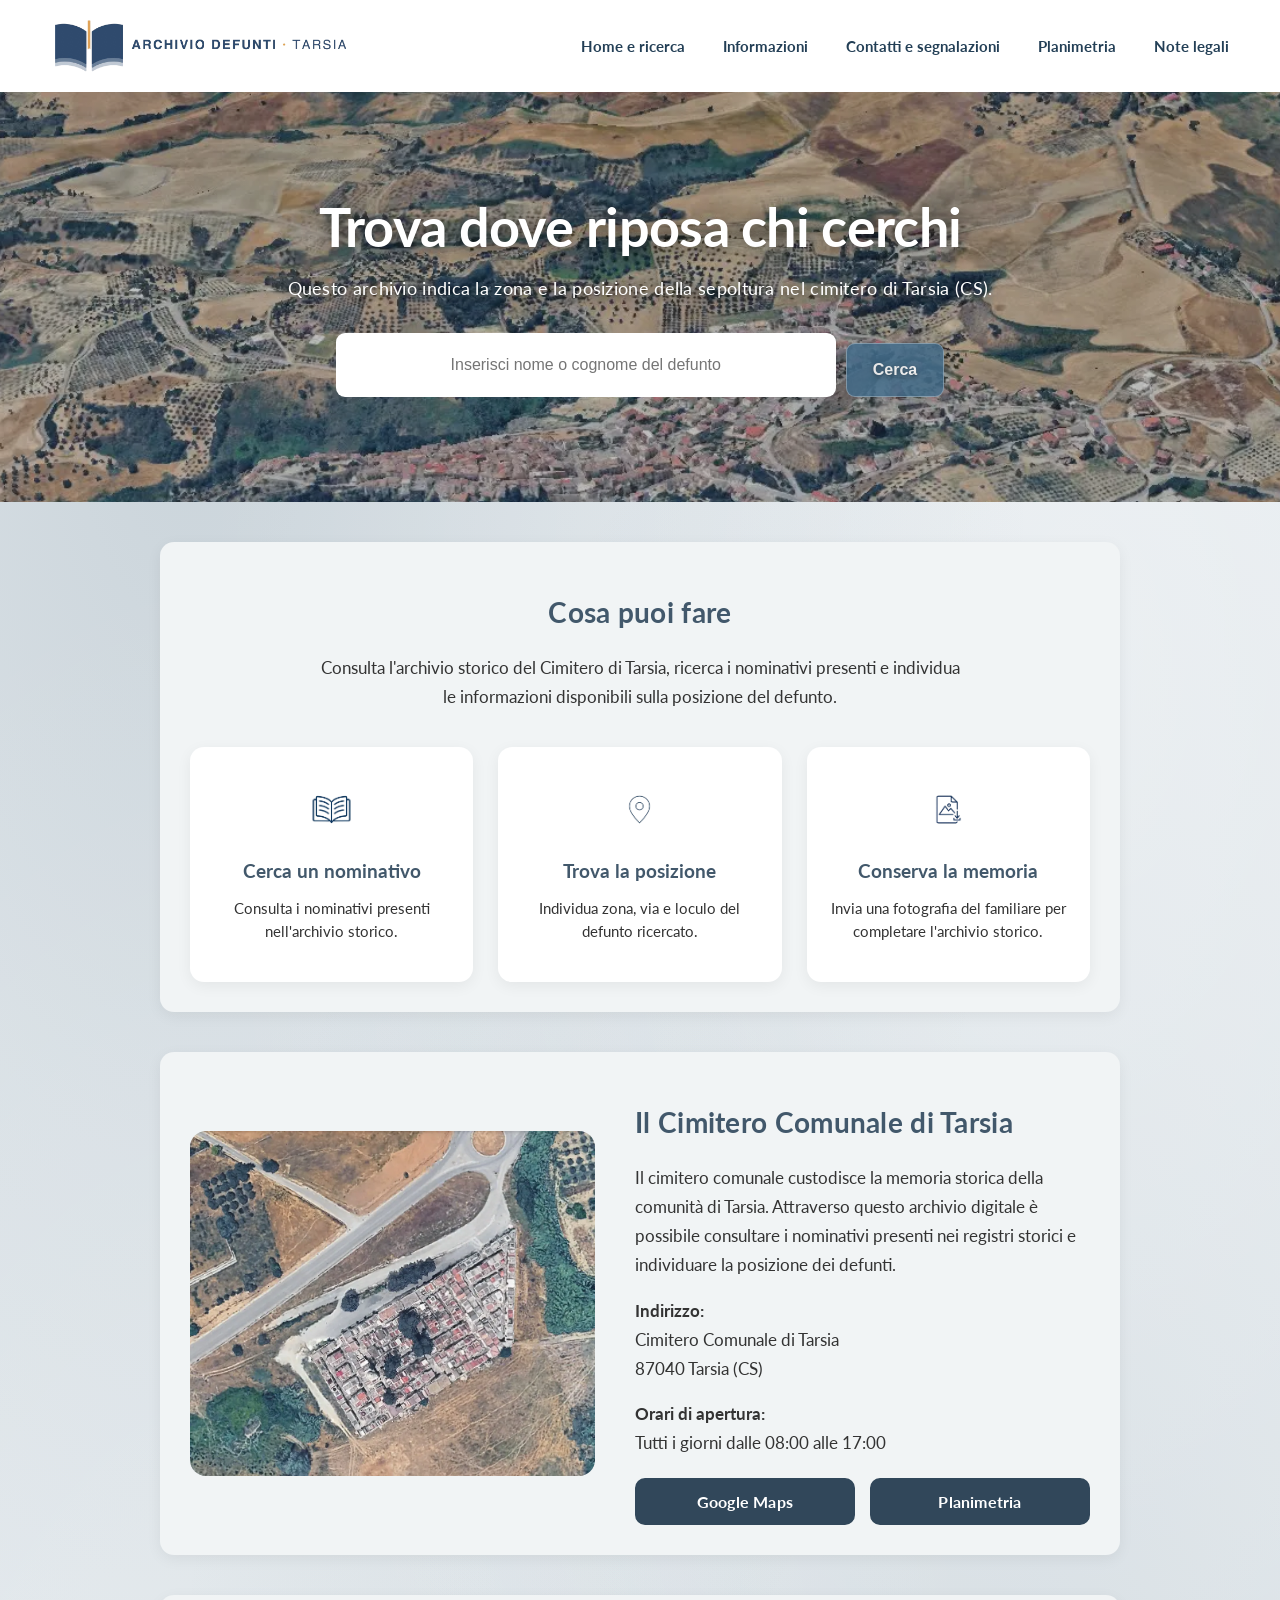
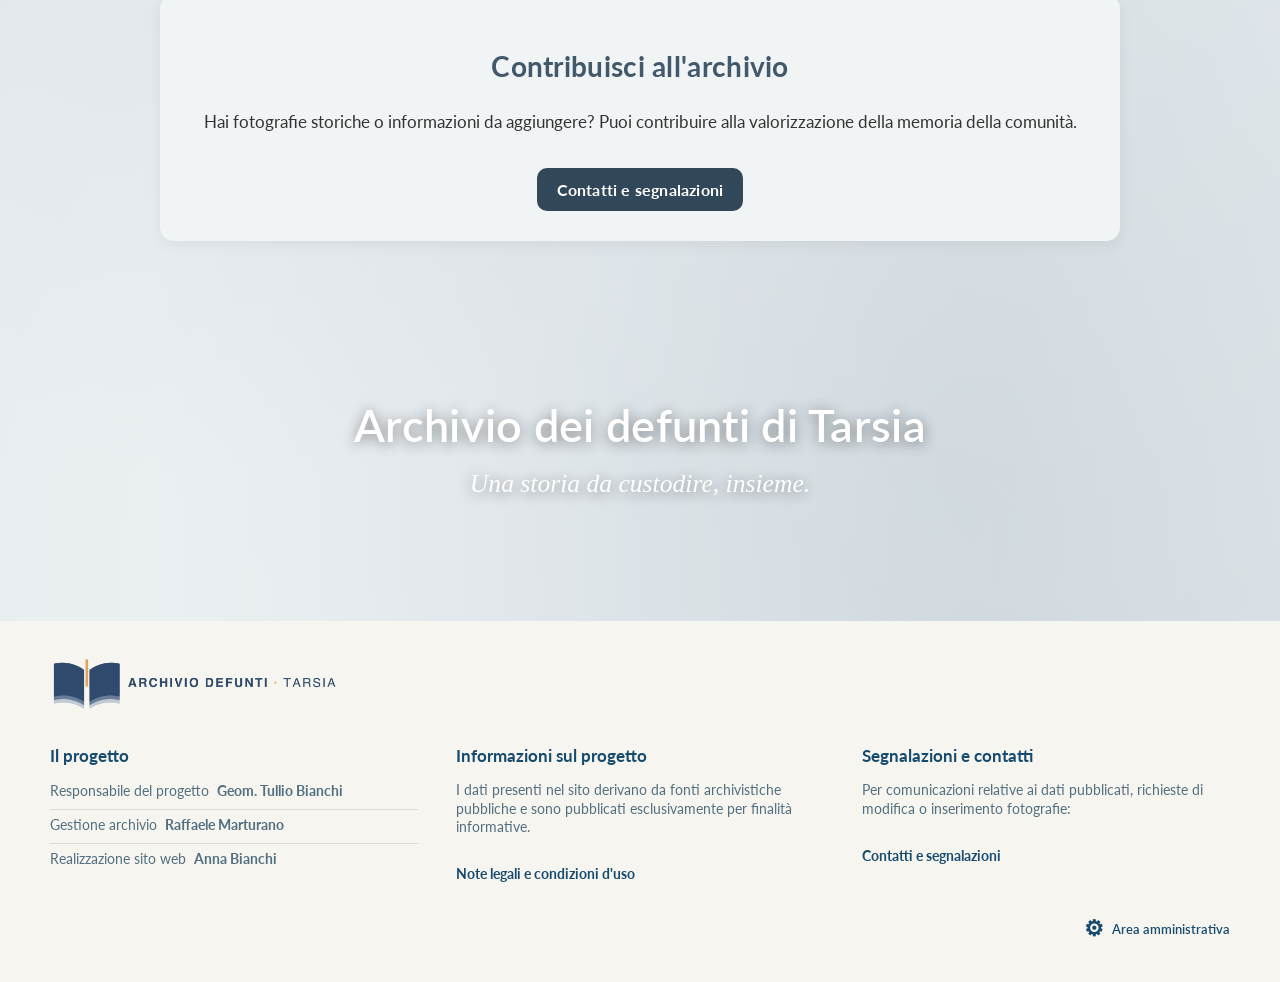
==== commit fe6fb28c: "Add files via upload" ====
--- a/index.html
+++ b/index.html
@@ -24,13 +24,22 @@
 
 <header class="header-home-tarsia">
   <nav class="nav-home-tarsia" aria-label="Navigazione principale">
-    <div class="nav-home-links">
-      <a href="#informazioni">Informazioni</a>
-      <a href="#contatti">Contatti</a>
-    </div>
-    <a class="logo-home-tarsia" href="#" aria-label="Cimitero di Tarsia, home">
+    <a class="logo-home-tarsia" href="index.html" aria-label="Cimitero di Tarsia, home">
       <img src="immagini/logo.png" alt="Archivio Defunti · Tarsia">
     </a>
+
+    <button class="menu-hamburger" type="button"
+      aria-label="Apri il menu" aria-expanded="false" aria-controls="menu-mobile">
+      <span></span><span></span><span></span>
+    </button>
+
+    <div class="nav-home-links menu-mobile" id="menu-mobile">
+      <a href="index.html#ricerca-defunti">Home e ricerca</a>
+      <a href="index.html#informazioni">Informazioni</a>
+      <a href="contatti.html">Contatti e segnalazioni</a>
+      <a href="planimetria.html">Planimetria</a>
+      <a href="privacy.html">Note legali</a>
+    </div>
   </nav>
 </header>
 
@@ -278,6 +287,7 @@
 
 
 
+<script src="js/menu-mobile.js" defer></script>
 <script src="js/script.js"></script>
 <script>
 
--- a/css/stile.css
+++ b/css/stile.css
@@ -4066,7 +4066,7 @@
 
   body.home-tarsia #footer .footer-box {
     background: rgba(250, 252, 253, .48) !important;
-  
+
   padding: 16px;}
 }
 
@@ -4146,7 +4146,7 @@
 
   body.home-tarsia #footer .footer-box {
     background: rgba(255, 255, 255, .82) !important;
-  
+
   padding: 16px;}
 }
 
@@ -4397,7 +4397,7 @@
   align-items: center;
   justify-content: center;
   text-align: center;
-  border-radius: 18px;
+  border-radius: 0;
   background-image:
     linear-gradient(rgba(0, 0, 0, .20), rgba(0, 0, 0, .20)),
     url("../immagini/tarsia-alto.webp");
@@ -5178,3 +5178,1289 @@
     font-size: 10px;
   }
 }
+
+/* =========================================================
+   OTTIMIZZAZIONE MOBILE — CIMITERO DI TARSIA
+   ========================================================= */
+
+@media (max-width: 600px) {
+  /* HEADER: logo a sinistra, link a destra */
+  body.home-tarsia .header-home-tarsia,
+  body.pagina-secondaria .header-home-tarsia {
+    padding: 10px 14px !important;
+    box-sizing: border-box;
+  }
+
+  body.home-tarsia .nav-home-tarsia,
+  body.pagina-secondaria .nav-home-tarsia {
+    display: flex !important;
+    flex-direction: row !important;
+    align-items: center !important;
+    justify-content: space-between !important;
+    gap: 12px !important;
+    width: 100% !important;
+  }
+
+  body.home-tarsia .logo-home-tarsia,
+  body.pagina-secondaria .logo-home-tarsia {
+    order: 0 !important;
+    flex: 0 1 auto !important;
+    min-width: 0 !important;
+    margin: 0 !important;
+  }
+
+  body.home-tarsia .logo-home-tarsia img,
+  body.pagina-secondaria .logo-home-tarsia img {
+    display: block !important;
+    width: auto !important;
+    max-width: min(42vw, 170px) !important;
+    max-height: 52px !important;
+  }
+
+  body.home-tarsia .nav-home-links,
+  body.pagina-secondaria .nav-home-links {
+    order: 1 !important;
+    display: flex !important;
+    flex: 0 0 auto !important;
+    align-items: center !important;
+    justify-content: flex-end !important;
+    gap: clamp(10px, 3vw, 18px) !important;
+    margin: 0 !important;
+  }
+
+  body.home-tarsia .nav-home-links a,
+  body.pagina-secondaria .nav-home-links a {
+    font-size: 13px !important;
+    white-space: nowrap !important;
+  }
+
+  /* HERO: testo e ricerca ordinati */
+  body.home-tarsia .hero-home-tarsia {
+    min-height: 420px !important;
+    padding: 42px 18px !important;
+    background-attachment: scroll !important;
+    background-position: center !important;
+  }
+
+  body.home-tarsia .hero-home-tarsia h1 {
+    font-size: clamp(30px, 8vw, 40px) !important;
+    line-height: 1.12 !important;
+  }
+
+  body.home-tarsia .hero-home-tarsia h2 {
+    white-space: normal !important;
+    max-width: 100% !important;
+    font-size: 15px !important;
+    line-height: 1.5 !important;
+    margin-bottom: 24px !important;
+  }
+
+  /* Campo centrato e pulsante Cerca compatto */
+  body.home-tarsia .hero-home-tarsia .area-ricerca {
+    display: flex !important;
+    flex-direction: column !important;
+    align-items: center !important;
+    justify-content: center !important;
+    gap: 12px !important;
+    width: 100% !important;
+    max-width: 430px !important;
+    margin: 0 auto !important;
+  }
+
+  body.home-tarsia .hero-home-tarsia .area-ricerca input {
+    display: block !important;
+    width: 100% !important;
+    min-height: 50px !important;
+    flex: none !important;
+    box-sizing: border-box !important;
+    font-size: 16px !important;
+  }
+
+  body.home-tarsia .hero-home-tarsia .area-ricerca button {
+    display: block !important;
+    width: auto !important;
+    min-width: 118px !important;
+    min-height: 44px !important;
+    align-self: center !important;
+    padding: 0 28px !important;
+  }
+
+  /* Footer: separazione chiara tra i tre blocchi */
+  body.home-tarsia #footer .footer-sito,
+  body.pagina-secondaria #footer .footer-sito {
+    display: grid !important;
+    grid-template-columns: minmax(0, 1fr) !important;
+    gap: 18px !important;
+    padding: 30px 18px !important;
+    background-position: center center !important;
+    background-attachment: scroll !important;
+  }
+
+  body.home-tarsia #footer .footer-box,
+  body.pagina-secondaria #footer .footer-box {
+    display: block !important;
+    width: 100% !important;
+    min-width: 0 !important;
+    margin: 0 !important;
+    padding: 18px !important;
+    box-sizing: border-box !important;
+  }
+
+  body.home-tarsia #footer .footer-box p,
+  body.pagina-secondaria #footer .footer-box p {
+    display: block !important;
+    margin: 10px 0 14px !important;
+    line-height: 1.65 !important;
+    white-space: normal !important;
+  }
+
+  body.home-tarsia #footer .footer-box h3,
+  body.pagina-secondaria #footer .footer-box h3 {
+    margin: 0 0 12px !important;
+    line-height: 1.3 !important;
+  }
+
+  body.home-tarsia #footer .footer-box:first-child .gestione-sito > div {
+    margin-bottom: 12px !important;
+  }
+
+  body.home-tarsia #footer a.footer-admin,
+  body.pagina-secondaria #footer a.footer-admin {
+    justify-self: center !important;
+    grid-column: 1 !important;
+    margin-top: 2px !important;
+  }
+
+  /* Planimetria: più spazio utile sul telefono */
+  body.pagina-secondaria .zoom-container {
+    width: 100% !important;
+    min-height: 230px;
+    aspect-ratio: 1.35 / 1 !important;
+    border-radius: 10px !important;
+  }
+
+  body.pagina-secondaria .controlli-planimetria {
+    top: 6px !important;
+    right: 6px !important;
+    left: 6px !important;
+    justify-content: center !important;
+    gap: 4px !important;
+    padding: 5px !important;
+    max-width: calc(100% - 12px) !important;
+    box-sizing: border-box !important;
+  }
+
+  body.pagina-secondaria .controlli-planimetria button {
+    min-width: 34px !important;
+    min-height: 36px !important;
+    padding: 0 7px !important;
+  }
+
+  body.pagina-secondaria .istruzione-planimetria {
+    bottom: 6px !important;
+    font-size: 10px !important;
+  }
+
+  /* Le immagini di sfondo restano compatibili con Safari mobile */
+  body.home-tarsia .hero-home-tarsia,
+  body.pagina-secondaria .hero-secondario {
+    background-attachment: scroll !important;
+  }
+
+  body.home-tarsia #footer .footer-sito {
+    background-attachment: scroll !important;
+  }
+}
+
+/* Schermi molto stretti */
+@media (max-width: 360px) {
+  body.home-tarsia .logo-home-tarsia img,
+  body.pagina-secondaria .logo-home-tarsia img {
+    max-width: 34vw !important;
+    max-height: 44px !important;
+  }
+
+  body.home-tarsia .nav-home-links,
+  body.pagina-secondaria .nav-home-links {
+    gap: 9px !important;
+  }
+
+  body.home-tarsia .nav-home-links a,
+  body.pagina-secondaria .nav-home-links a {
+    font-size: 12px !important;
+  }
+}
+
+
+/* TARSIA PLANIMETRIA FULLSCREEN MOBILE */
+body.planimetria-blocco-scroll {
+  overflow: hidden !important;
+}
+
+body.pagina-secondaria .zoom-container:fullscreen,
+body.pagina-secondaria .zoom-container.planimetria-fullscreen-attiva {
+  position: fixed !important;
+  inset: 0 !important;
+  z-index: 2147483000 !important;
+  width: 100vw !important;
+  height: 100vh !important;
+  height: 100dvh !important;
+  min-height: 0 !important;
+  max-height: none !important;
+  aspect-ratio: auto !important;
+  margin: 0 !important;
+  padding: 0 !important;
+  border: 0 !important;
+  border-radius: 0 !important;
+  background: #fff !important;
+  overflow: hidden !important;
+  box-sizing: border-box !important;
+}
+
+body.pagina-secondaria .zoom-container:fullscreen #planimetria-canvas,
+body.pagina-secondaria .zoom-container.planimetria-fullscreen-attiva #planimetria-canvas {
+  max-width: none !important;
+}
+
+body.pagina-secondaria .zoom-container:fullscreen .controlli-planimetria,
+body.pagina-secondaria .zoom-container.planimetria-fullscreen-attiva .controlli-planimetria {
+  position: absolute !important;
+  top: max(10px, env(safe-area-inset-top)) !important;
+  right: max(10px, env(safe-area-inset-right)) !important;
+  left: max(10px, env(safe-area-inset-left)) !important;
+  justify-content: center !important;
+  flex-wrap: wrap !important;
+  max-width: none !important;
+  gap: 6px !important;
+}
+
+body.pagina-secondaria .zoom-container:fullscreen .istruzione-planimetria,
+body.pagina-secondaria .zoom-container.planimetria-fullscreen-attiva .istruzione-planimetria {
+  bottom: max(12px, env(safe-area-inset-bottom)) !important;
+  font-size: 12px !important;
+  padding: 5px 9px !important;
+  border-radius: 6px !important;
+  background: rgba(255,255,255,.92) !important;
+}
+
+@media (max-width: 600px) {
+  body.pagina-secondaria .zoom-container:fullscreen .controlli-planimetria,
+  body.pagina-secondaria .zoom-container.planimetria-fullscreen-attiva .controlli-planimetria {
+    justify-content: flex-start !important;
+    gap: 5px !important;
+    padding: 6px !important;
+  }
+
+  body.pagina-secondaria .zoom-container:fullscreen .controlli-planimetria button,
+  body.pagina-secondaria .zoom-container.planimetria-fullscreen-attiva .controlli-planimetria button {
+    min-height: 42px !important;
+    min-width: 40px !important;
+    padding: 0 10px !important;
+  }
+}
+
+/* =========================================================
+   TARSIA — FINITURA MOBILE: SEZIONI E FOOTER
+   Solo smartphone: desktop invariato
+   ========================================================= */
+
+@media (max-width: 600px) {
+
+  /* SEZIONI: box centrati, interamente visibili e con angoli puliti */
+  body.home-tarsia section.blocco-home,
+  body.pagina-secondaria section.blocco-home {
+    display: block;
+    width: calc(100% - 28px) !important;
+    max-width: none !important;
+    min-width: 0 !important;
+    height: auto !important;
+    min-height: 0;
+    margin: 18px auto !important;
+    padding: 24px 17px !important;
+    box-sizing: border-box !important;
+    border-radius: 18px !important;
+    overflow: visible !important;
+  }
+
+  /* Elementi interni: non devono allargare il box oltre lo schermo */
+  body.home-tarsia .blocco-home > *,
+  body.pagina-secondaria .blocco-home > * {
+    max-width: 100%;
+    min-width: 0;
+    box-sizing: border-box;
+  }
+
+  body.home-tarsia .funzioni-home {
+    display: grid !important;
+    grid-template-columns: minmax(0, 1fr) !important;
+    gap: 12px !important;
+    width: 100% !important;
+    margin: 18px 0 0 !important;
+  }
+
+  body.home-tarsia .funzione {
+    width: 100% !important;
+    max-width: 100% !important;
+    min-width: 0 !important;
+    margin: 0 !important;
+    padding: 17px !important;
+    box-sizing: border-box !important;
+    border-radius: 14px !important;
+    overflow-wrap: anywhere;
+  }
+
+  body.home-tarsia .pulsanti-cimitero {
+    display: flex !important;
+    flex-wrap: wrap !important;
+    gap: 10px !important;
+    width: 100% !important;
+  }
+
+  body.home-tarsia .pulsanti-cimitero > *,
+  body.home-tarsia .blocco-home button,
+  body.home-tarsia .blocco-home a {
+    max-width: 100%;
+    box-sizing: border-box;
+  }
+
+  /* Fascia fotografica: testo contenuto e non tagliato */
+  body.home-tarsia .fascia-memoria-tarsia {
+    width: 100% !important;
+    max-width: 100% !important;
+    box-sizing: border-box !important;
+    padding: 30px 18px !important;
+    overflow: hidden;
+  }
+
+  body.home-tarsia .fascia-memoria-tarsia__contenuto {
+    width: 100% !important;
+    max-width: 100% !important;
+    min-width: 0 !important;
+    box-sizing: border-box !important;
+  }
+
+  /* FOOTER: tre riquadri separati, completi e centrati */
+  body.home-tarsia #footer,
+  body.pagina-secondaria #footer {
+    width: 100% !important;
+    max-width: 100% !important;
+    min-width: 0 !important;
+    margin: 0 !important;
+    padding: 0 !important;
+    overflow: visible !important;
+    box-sizing: border-box !important;
+  }
+
+  body.home-tarsia #footer .footer-sito,
+  body.pagina-secondaria #footer .footer-sito {
+    display: grid !important;
+    grid-template-columns: minmax(0, 1fr) !important;
+    align-items: stretch !important;
+    gap: 13px !important;
+    width: 100% !important;
+    max-width: 100% !important;
+    min-width: 0 !important;
+    height: auto !important;
+    min-height: 0 !important;
+    margin: 0 !important;
+    padding: 24px 14px !important;
+    box-sizing: border-box !important;
+    background: #f7f5ef !important;
+    overflow: visible !important;
+  }
+
+  body.home-tarsia #footer .footer-box,
+  body.pagina-secondaria #footer .footer-box {
+    display: block !important;
+    width: 100% !important;
+    max-width: 100% !important;
+    min-width: 0 !important;
+    height: auto !important;
+    margin: 0 !important;
+    padding: 17px 16px !important;
+    box-sizing: border-box !important;
+    border: 1px solid rgba(22, 75, 112, .12) !important;
+    border-radius: 14px !important;
+    background: rgba(255, 255, 255, .82) !important;
+    box-shadow: 0 3px 12px rgba(20, 42, 58, .06) !important;
+    overflow-wrap: anywhere !important;
+  }
+
+  body.home-tarsia #footer .footer-box h3,
+  body.pagina-secondaria #footer .footer-box h3 {
+    margin: 0 0 9px !important;
+    line-height: 1.35 !important;
+  }
+
+  body.home-tarsia #footer .footer-box p,
+  body.pagina-secondaria #footer .footer-box p {
+    margin: 6px 0 8px !important;
+    line-height: 1.5 !important;
+  }
+
+  /* Nomi del progetto più vicini tra loro */
+  body.home-tarsia #footer .footer-box:first-child .gestione-sito,
+  body.pagina-secondaria #footer .footer-box:first-child .gestione-sito {
+    display: flex !important;
+    flex-direction: column !important;
+    gap: 8px !important;
+    margin: 0 !important;
+    padding: 0 !important;
+  }
+
+  body.home-tarsia #footer .footer-box:first-child .gestione-sito > div,
+  body.pagina-secondaria #footer .footer-box:first-child .gestione-sito > div {
+    display: block !important;
+    margin: 0 !important;
+    padding: 0 !important;
+  }
+
+  body.home-tarsia #footer .footer-box:first-child .gestione-sito p,
+  body.pagina-secondaria #footer .footer-box:first-child .gestione-sito p {
+    margin: 0 0 2px !important;
+    line-height: 1.35 !important;
+  }
+
+  body.home-tarsia #footer .footer-box:first-child .gestione-sito strong,
+  body.pagina-secondaria #footer .footer-box:first-child .gestione-sito strong {
+    display: block !important;
+    margin: 0 !important;
+    line-height: 1.4 !important;
+  }
+
+  /* Link legali e contatti subito sotto al testo */
+  body.home-tarsia #footer .footer-box.footer-secondario > a,
+  body.pagina-secondaria #footer .footer-box.footer-secondario > a {
+    display: inline-block !important;
+    margin: 0 !important;
+    padding: 0 !important;
+    font-style: italic !important;
+    text-decoration: underline !important;
+    text-underline-offset: 3px;
+    line-height: 1.5 !important;
+  }
+
+  body.home-tarsia #footer a.footer-admin,
+  body.pagina-secondaria #footer a.footer-admin {
+    justify-self: center !important;
+    grid-column: 1 !important;
+    margin: 2px 0 0 !important;
+  }
+}
+
+/* =========================================================
+   TARSIA — MOBILE: FOOTER EDITORIALE + PAGINE SECONDARIE
+   Desktop invariato
+   ========================================================= */
+@media (max-width: 600px) {
+
+  /* FOOTER: niente card, solo separatori sottili */
+  #footer,
+  #footer .footer-sito {
+    width: 100% !important;
+    max-width: 100% !important;
+    box-sizing: border-box !important;
+  }
+
+  #footer .footer-sito {
+    display: flex !important;
+    flex-direction: column !important;
+    gap: 0 !important;
+    padding: 24px 22px 18px !important;
+    background: #f5f1ea !important;
+    border-radius: 0 !important;
+    box-shadow: none !important;
+  }
+
+  #footer .footer-box,
+  #footer .footer-sito .footer-box {
+    width: 100% !important;
+    max-width: 100% !important;
+    box-sizing: border-box !important;
+    margin: 0 !important;
+    padding: 18px 0 !important;
+    background: transparent !important;
+    border: 0 !important;
+    border-bottom: 1px solid rgba(17, 21, 28, 0.16) !important;
+    border-radius: 0 !important;
+    box-shadow: none !important;
+  }
+
+  #footer .footer-box:first-child {
+    padding-top: 0 !important;
+  }
+
+  #footer .footer-box h3 {
+    margin: 0 0 12px !important;
+  }
+
+  #footer .footer-box p {
+    margin: 0 0 9px !important;
+  }
+
+  #footer .footer-box a:not(.footer-admin) {
+    display: inline-block !important;
+    margin: 2px 0 0 !important;
+    font-style: italic !important;
+    text-decoration: underline !important;
+    text-underline-offset: 3px !important;
+  }
+
+  #footer .gestione-sito {
+    display: flex !important;
+    flex-direction: column !important;
+    gap: 11px !important;
+  }
+
+  #footer .gestione-sito > div {
+    margin: 0 !important;
+    padding: 0 !important;
+  }
+
+  #footer .gestione-sito p {
+    margin: 0 0 2px !important;
+  }
+
+  #footer .gestione-sito strong {
+    display: block !important;
+    margin: 0 !important;
+  }
+
+  #footer .footer-box:last-of-type {
+    border-bottom: 0 !important;
+  }
+
+  #footer .footer-admin {
+    align-self: center !important;
+    margin-top: 12px !important;
+  }
+
+  /* PAGINE SECONDARIE: contenitori comodi su smartphone */
+  main .blocco-home,
+  main .blocco-contatto,
+  main section.blocco-home,
+  main section.blocco-contatto,
+  main .planimetria {
+    box-sizing: border-box !important;
+    width: calc(100% - 28px) !important;
+    max-width: 100% !important;
+    margin-left: auto !important;
+    margin-right: auto !important;
+    min-width: 0 !important;
+    overflow-wrap: anywhere;
+  }
+
+  main .blocco-home,
+  main section.blocco-home,
+  main .blocco-contatto {
+    padding: 22px 17px !important;
+    border-radius: 17px !important;
+  }
+
+  main .blocco-home > *,
+  main .blocco-contatto > * {
+    max-width: 100%;
+    box-sizing: border-box;
+  }
+
+  /* Elementi interni: niente sbordi laterali */
+  main .blocco-home img,
+  main .blocco-contatto img,
+  main .blocco-home iframe,
+  main .blocco-contatto iframe,
+  main .blocco-home table,
+  main .blocco-contatto table {
+    max-width: 100% !important;
+  }
+
+  main .blocco-home input,
+  main .blocco-home select,
+  main .blocco-home textarea,
+  main .blocco-contatto input,
+  main .blocco-contatto select,
+  main .blocco-contatto textarea {
+    box-sizing: border-box !important;
+    max-width: 100% !important;
+  }
+}
+
+/* CORREZIONE MIRATA — PAGINE SECONDARIE MOBILE */
+@media (max-width: 600px) {
+
+  body.pagina-secondaria > section.blocco-home,
+  body.pagina-secondaria > .blocco-contatto,
+  body.pagina-secondaria .blocco-contatto,
+  body.pagina-secondaria > section.blocco-home.planimetria {
+    display: block;
+    box-sizing: border-box !important;
+    width: calc(100% - 28px) !important;
+    max-width: none !important;
+    min-width: 0 !important;
+    margin: 18px auto !important;
+    padding: 22px 17px !important;
+    border-radius: 17px !important;
+    overflow-wrap: anywhere;
+  }
+
+  body.pagina-secondaria .blocco-home img,
+  body.pagina-secondaria .blocco-contatto img,
+  body.pagina-secondaria .blocco-home iframe,
+  body.pagina-secondaria .blocco-contatto iframe {
+    max-width: 100% !important;
+  }
+
+  body.pagina-secondaria .blocco-home input,
+  body.pagina-secondaria .blocco-home select,
+  body.pagina-secondaria .blocco-home textarea,
+  body.pagina-secondaria .blocco-contatto input,
+  body.pagina-secondaria .blocco-contatto select,
+  body.pagina-secondaria .blocco-contatto textarea {
+    box-sizing: border-box !important;
+    max-width: 100% !important;
+  }
+
+  /* Footer senza card: solo separatori orizzontali */
+  body.pagina-secondaria #footer .footer-sito,
+  body.home-tarsia #footer .footer-sito {
+    display: flex !important;
+    flex-direction: column !important;
+    gap: 0 !important;
+    box-sizing: border-box !important;
+    width: 100% !important;
+    padding: 24px 22px 18px !important;
+    border-radius: 0 !important;
+    box-shadow: none !important;
+  }
+
+  body.pagina-secondaria #footer .footer-box,
+  body.home-tarsia #footer .footer-box {
+    display: block !important;
+    box-sizing: border-box !important;
+    width: 100% !important;
+    margin: 0 !important;
+    padding: 18px 0 !important;
+    background: transparent !important;
+    border: 0 !important;
+    border-bottom: 1px solid rgba(17, 21, 28, 0.16) !important;
+    border-radius: 0 !important;
+    box-shadow: none !important;
+    transform: none !important;
+  }
+
+  body.pagina-secondaria #footer .footer-box:first-child,
+  body.home-tarsia #footer .footer-box:first-child {
+    padding-top: 0 !important;
+  }
+
+  body.pagina-secondaria #footer .footer-box:last-of-type,
+  body.home-tarsia #footer .footer-box:last-of-type {
+    border-bottom: 0 !important;
+  }
+}
+
+/* FOOTER MOBILE — allineamento editoriale a sinistra */
+@media (max-width: 600px) {
+  body #footer .footer-sito .footer-box:first-child,
+  body #footer .footer-sito .footer-box:first-child h3,
+  body #footer .footer-sito .footer-box:first-child .gestione-sito,
+  body #footer .footer-sito .footer-box:first-child .gestione-sito > div,
+  body #footer .footer-sito .footer-box:first-child .gestione-sito p,
+  body #footer .footer-sito .footer-box:first-child .gestione-sito strong {
+    text-align: left !important;
+    justify-content: flex-start !important;
+    align-items: flex-start !important;
+    justify-items: start !important;
+  }
+
+  body #footer .footer-sito .footer-box:first-child .gestione-sito {
+    width: 100% !important;
+    display: flex !important;
+    flex-direction: column !important;
+    gap: 9px !important;
+  }
+
+  body #footer .footer-sito .footer-box:first-child .gestione-sito > div {
+    width: 100% !important;
+    margin: 0 !important;
+  }
+
+  body #footer .footer-sito .footer-box:first-child .gestione-sito p {
+    margin: 0 0 2px !important;
+  }
+
+  body #footer .footer-sito .footer-box:first-child .gestione-sito strong {
+    display: block !important;
+    margin: 0 !important;
+  }
+}
+
+/* FINITURA MOBILE — risultati, contatti e footer */
+@media (max-width: 600px) {
+
+  /* Risultati ricerca: elimina il riquadro esterno grigio */
+  body #risultati {
+    box-sizing: border-box !important;
+    width: 100% !important;
+    max-width: 100% !important;
+    margin: 18px 0 !important;
+    padding: 0 !important;
+    background: transparent !important;
+    border: 0 !important;
+    box-shadow: none !important;
+  }
+
+  body #risultati .risultato-card {
+    box-sizing: border-box !important;
+    width: 100% !important;
+    max-width: 100% !important;
+    margin: 12px 0 !important;
+    overflow-wrap: anywhere;
+  }
+
+  /* Contatti: riquadri contenuti nella larghezza dello schermo */
+  body.pagina-secondaria .blocco-contatto {
+    box-sizing: border-box !important;
+    width: calc(100% - 28px) !important;
+    max-width: none !important;
+    min-width: 0 !important;
+    margin: 18px auto !important;
+    overflow-wrap: anywhere;
+  }
+
+  body.pagina-secondaria .blocco-contatto > * {
+    box-sizing: border-box !important;
+    max-width: 100% !important;
+  }
+
+  body.pagina-secondaria .blocco-contatto input,
+  body.pagina-secondaria .blocco-contatto textarea,
+  body.pagina-secondaria .blocco-contatto select {
+    width: 100% !important;
+    max-width: 100% !important;
+  }
+
+  /* Footer: niente card separate, solo divisioni discrete */
+  body #footer .footer-sito {
+    display: flex !important;
+    flex-direction: column !important;
+    align-items: stretch !important;
+    gap: 0 !important;
+  }
+
+  body #footer .footer-sito .footer-box {
+    box-sizing: border-box !important;
+    width: 100% !important;
+    max-width: 100% !important;
+    margin: 0 !important;
+    padding: 18px 0 !important;
+    background: transparent !important;
+    border: 0 !important;
+    border-radius: 0 !important;
+    box-shadow: none !important;
+    text-align: left !important;
+  }
+
+  body #footer .footer-sito .footer-box + .footer-box {
+    border-top: 1px solid rgba(255,255,255,.16) !important;
+  }
+
+  body #footer .footer-sito .footer-box h3,
+  body #footer .footer-sito .footer-box p,
+  body #footer .footer-sito .footer-box a {
+    text-align: left !important;
+  }
+
+  /* Il progetto: etichette e nomi allineati a sinistra */
+  body #footer .footer-sito .footer-box:first-child .gestione-sito {
+    display: flex !important;
+    flex-direction: column !important;
+    align-items: stretch !important;
+    gap: 12px !important;
+    width: 100% !important;
+    margin: 0 !important;
+  }
+
+  body #footer .footer-sito .footer-box:first-child .gestione-sito > div {
+    width: 100% !important;
+    margin: 0 !important;
+    text-align: left !important;
+  }
+
+  body #footer .footer-sito .footer-box:first-child .gestione-sito p {
+    margin: 0 0 3px !important;
+    text-align: left !important;
+  }
+
+  body #footer .footer-sito .footer-box:first-child .gestione-sito strong {
+    display: block !important;
+    margin: 0 !important;
+    text-align: left !important;
+  }
+}
+
+/* CORREZIONE DEFINITIVA BOX MOBILE — CONTATTI, PLANIMETRIA, DEFUNTI */
+@media (max-width: 600px) {
+
+  /* Contenitore esterno di Contatti e scheda del defunto */
+  body #scheda {
+    box-sizing: border-box !important;
+    width: calc(100% - 28px) !important;
+    max-width: 700px !important;
+    min-width: 0 !important;
+    margin: 18px auto !important;
+    padding: 22px 17px !important;
+    border-radius: 17px !important;
+    overflow: visible !important;
+  }
+
+  /* Le schede dei risultati della ricerca */
+  body #risultati .risultato-card {
+    box-sizing: border-box !important;
+    width: 100% !important;
+    max-width: 100% !important;
+    min-width: 0 !important;
+    margin: 12px 0 !important;
+    padding: 18px 16px !important;
+    border-radius: 15px !important;
+    overflow-wrap: anywhere !important;
+  }
+
+  /* Blocchi interni della pagina Contatti */
+  body #scheda .blocco-contatto {
+    box-sizing: border-box !important;
+    width: 100% !important;
+    max-width: 100% !important;
+    min-width: 0 !important;
+    margin: 18px 0 !important;
+    padding: 19px 15px !important;
+    border-radius: 15px !important;
+    overflow-wrap: anywhere !important;
+  }
+
+  body #scheda .blocco-contatto .titolo-con-icona {
+    display: flex !important;
+    align-items: center !important;
+    gap: 11px !important;
+    min-width: 0 !important;
+  }
+
+  body #scheda .blocco-contatto .titolo-con-icona img {
+    flex: 0 0 48px !important;
+    width: 48px !important;
+    max-width: 48px !important;
+    height: auto !important;
+  }
+
+  body #scheda .blocco-contatto .titolo-con-icona h2 {
+    min-width: 0 !important;
+    overflow-wrap: anywhere !important;
+  }
+
+  /* Scheda defunto: dati e foto non devono sbordare */
+  body #scheda .scheda-contenuto,
+  body #scheda .dati-defunto {
+    box-sizing: border-box !important;
+    width: 100% !important;
+    max-width: 100% !important;
+    min-width: 0 !important;
+  }
+
+  body #scheda .foto-defunto {
+    max-width: 100% !important;
+  }
+
+  /* Planimetria: sezione completa, senza tagli laterali */
+  body.pagina-secondaria section.blocco-home.planimetria {
+    box-sizing: border-box !important;
+    width: calc(100% - 28px) !important;
+    max-width: none !important;
+    min-width: 0 !important;
+    margin: 18px auto !important;
+    padding: 22px 15px !important;
+    border-radius: 17px !important;
+    overflow: hidden !important;
+  }
+
+  body.pagina-secondaria .planimetria .zoom-container {
+    box-sizing: border-box !important;
+    width: 100% !important;
+    max-width: 100% !important;
+    min-width: 0 !important;
+  }
+}
+
+/* MENU HAMBURGER — SOLO MOBILE */
+.menu-hamburger {
+  display: none;
+}
+
+@media (max-width: 600px) {
+  body.home-tarsia .nav-home-tarsia,
+  body.pagina-secondaria .nav-home-tarsia {
+    position: relative !important;
+  }
+
+  body.home-tarsia .menu-hamburger,
+  body.pagina-secondaria .menu-hamburger {
+    display: flex !important;
+    flex: 0 0 42px !important;
+    width: 42px !important;
+    height: 42px !important;
+    padding: 10px 9px !important;
+    flex-direction: column !important;
+    justify-content: center !important;
+    align-items: center !important;
+    gap: 5px !important;
+    border: 1px solid rgba(255,255,255,.25) !important;
+    border-radius: 10px !important;
+    background: transparent !important;
+    cursor: pointer;
+    order: 2 !important;
+    position: relative;
+    z-index: 1002;
+  }
+
+  .menu-hamburger span {
+    display: block;
+    width: 21px;
+    height: 2px;
+    border-radius: 2px;
+    background: currentColor;
+    transition: transform .22s ease, opacity .18s ease;
+  }
+
+  body.home-tarsia .menu-hamburger,
+  body.pagina-secondaria .menu-hamburger {
+    color: #F5F1EA !important;
+  }
+
+  body.home-tarsia .nav-home-links.menu-mobile,
+  body.pagina-secondaria .nav-home-links.menu-mobile {
+    display: flex !important;
+    position: absolute !important;
+    top: calc(100% + 10px) !important;
+    left: -14px !important;
+    right: -14px !important;
+    width: auto !important;
+    margin: 0 !important;
+    padding: 8px 18px !important;
+    flex-direction: column !important;
+    align-items: stretch !important;
+    gap: 0 !important;
+    background: #263B35 !important;
+    border-radius: 0 0 15px 15px !important;
+    box-shadow: 0 12px 24px rgba(0,0,0,.18) !important;
+    z-index: 1001;
+    visibility: hidden;
+    opacity: 0;
+    transform: translateY(-8px);
+    pointer-events: none;
+    transition: opacity .2s ease, transform .2s ease, visibility .2s ease;
+  }
+
+  body.home-tarsia .nav-home-links.menu-mobile a,
+  body.pagina-secondaria .nav-home-links.menu-mobile a {
+    display: block !important;
+    width: 100% !important;
+    padding: 14px 4px !important;
+    color: #F5F1EA !important;
+    font-size: 14px !important;
+    line-height: 1.4 !important;
+    text-align: left !important;
+    white-space: normal !important;
+    border-bottom: 1px solid rgba(245,241,234,.14);
+    text-decoration: none !important;
+  }
+
+  body.home-tarsia .nav-home-links.menu-mobile a:last-child,
+  body.pagina-secondaria .nav-home-links.menu-mobile a:last-child {
+    border-bottom: 0;
+  }
+
+  body.home-tarsia .nav-home-tarsia.menu-aperto .nav-home-links.menu-mobile,
+  body.pagina-secondaria .nav-home-tarsia.menu-aperto .nav-home-links.menu-mobile {
+    visibility: visible;
+    opacity: 1;
+    transform: translateY(0);
+    pointer-events: auto;
+  }
+
+  body.home-tarsia .nav-home-tarsia.menu-aperto .menu-hamburger span:first-child,
+  body.pagina-secondaria .nav-home-tarsia.menu-aperto .menu-hamburger span:first-child {
+    transform: translateY(7px) rotate(45deg);
+  }
+
+  body.home-tarsia .nav-home-tarsia.menu-aperto .menu-hamburger span:nth-child(2),
+  body.pagina-secondaria .nav-home-tarsia.menu-aperto .menu-hamburger span:nth-child(2) {
+    opacity: 0;
+  }
+
+  body.home-tarsia .nav-home-tarsia.menu-aperto .menu-hamburger span:last-child,
+  body.pagina-secondaria .nav-home-tarsia.menu-aperto .menu-hamburger span:last-child {
+    transform: translateY(-7px) rotate(-45deg);
+  }
+}
+
+@media (min-width: 601px) {
+  .menu-hamburger {
+    display: none !important;
+  }
+}
+
+/* MENU MOBILE — COLORI FINALI */
+@media (max-width: 600px) {
+  body.home-tarsia .menu-hamburger,
+  body.pagina-secondaria .menu-hamburger {
+    background: #E8C95A !important;
+    border-color: #E8C95A !important;
+    color: #173D65 !important;
+  }
+
+  body.home-tarsia .menu-hamburger span,
+  body.pagina-secondaria .menu-hamburger span {
+    background: #173D65 !important;
+  }
+
+  body.home-tarsia .nav-home-links.menu-mobile,
+  body.pagina-secondaria .nav-home-links.menu-mobile {
+    background: #263B35 !important;
+  }
+
+  body.home-tarsia .nav-home-links.menu-mobile a,
+  body.pagina-secondaria .nav-home-links.menu-mobile a {
+    color: #173D65 !important;
+    border-bottom-color: rgba(23, 61, 101, .20) !important;
+  }
+}
+
+/* MENU MOBILE — COLORI CORRETTI */
+@media (max-width: 600px) {
+  body.home-tarsia .nav-home-links.menu-mobile,
+  body.pagina-secondaria .nav-home-links.menu-mobile {
+    background: #FFFFFF !important;
+  }
+
+  body.home-tarsia .nav-home-links.menu-mobile a,
+  body.pagina-secondaria .nav-home-links.menu-mobile a {
+    color: #263B35 !important;
+    border-bottom-color: rgba(38, 59, 53, .16) !important;
+  }
+}
+
+/* HAMBURGER — STESSI COLORI DEI PULSANTI DEL SITO */
+@media (max-width: 600px) {
+  body.home-tarsia .menu-hamburger,
+  body.pagina-secondaria .menu-hamburger {
+    background: #D7A35C !important;
+    border-color: #D7A35C !important;
+    color: #172b3a !important;
+  }
+
+  body.home-tarsia .menu-hamburger span,
+  body.pagina-secondaria .menu-hamburger span {
+    background: #172b3a !important;
+  }
+}
+
+/* HEADER FISSO E ALLINEAMENTO DESKTOP */
+body.home-tarsia .header-home-tarsia,
+body.pagina-secondaria .header-home-tarsia {
+  position: sticky !important;
+  top: 0 !important;
+  z-index: 9999 !important;
+  width: 100% !important;
+}
+
+/* Desktop: logo a sinistra, navigazione a destra */
+@media (min-width: 601px) {
+  body.home-tarsia .nav-home-tarsia,
+  body.pagina-secondaria .nav-home-tarsia {
+    display: flex !important;
+    align-items: center !important;
+    justify-content: space-between !important;
+    flex-wrap: nowrap !important;
+  }
+
+  body.home-tarsia .logo-home-tarsia,
+  body.pagina-secondaria .logo-home-tarsia {
+    order: 0 !important;
+    margin-right: auto !important;
+    flex-shrink: 0 !important;
+  }
+
+  body.home-tarsia .nav-home-links,
+  body.pagina-secondaria .nav-home-links {
+    order: 1 !important;
+    position: static !important;
+    display: flex !important;
+    flex-direction: row !important;
+    align-items: center !important;
+    justify-content: flex-end !important;
+    width: auto !important;
+    margin-left: auto !important;
+    padding: 0 !important;
+    background: transparent !important;
+    border-radius: 0 !important;
+    box-shadow: none !important;
+    opacity: 1 !important;
+    visibility: visible !important;
+    transform: none !important;
+    pointer-events: auto !important;
+  }
+
+  body.home-tarsia .menu-hamburger,
+  body.pagina-secondaria .menu-hamburger {
+    display: none !important;
+  }
+}
+
+/* CORREZIONE DEFINITIVA HEADER */
+@media (min-width: 601px) {
+  body.home-tarsia .nav-home-tarsia,
+  body.pagina-secondaria .nav-home-tarsia {
+    display: flex !important;
+    flex-direction: row !important;
+    justify-content: space-between !important;
+    align-items: center !important;
+    direction: ltr !important;
+  }
+
+  body.home-tarsia .nav-home-tarsia > .logo-home-tarsia,
+  body.pagina-secondaria .nav-home-tarsia > .logo-home-tarsia {
+    order: 0 !important;
+    float: none !important;
+    margin: 0 auto 0 0 !important;
+    flex: 0 0 auto !important;
+  }
+
+  body.home-tarsia .nav-home-tarsia > .nav-home-links,
+  body.pagina-secondaria .nav-home-tarsia > .nav-home-links {
+    order: 1 !important;
+    float: none !important;
+    margin: 0 0 0 auto !important;
+    flex: 0 0 auto !important;
+    flex-direction: row !important;
+  }
+}
+
+/* MOBILE: HEADER PIÙ COMPATTO */
+@media (max-width: 600px) {
+  body.home-tarsia .header-home-tarsia,
+  body.pagina-secondaria .header-home-tarsia {
+    padding-top: 5px !important;
+    padding-bottom: 5px !important;
+  }
+
+  body.home-tarsia .nav-home-tarsia,
+  body.pagina-secondaria .nav-home-tarsia {
+    padding-top: 0 !important;
+    padding-bottom: 0 !important;
+    min-height: 0 !important;
+  }
+
+  body.home-tarsia .logo-home-tarsia img,
+  body.pagina-secondaria .logo-home-tarsia img {
+    max-height: 38px !important;
+    width: auto !important;
+  }
+
+  body.home-tarsia .menu-hamburger,
+  body.pagina-secondaria .menu-hamburger {
+    width: 38px !important;
+    height: 38px !important;
+    flex-basis: 38px !important;
+  }
+}
+
+/* MOBILE — HAMBURGER PIÙ PICCOLO E ALLINEATO AL LOGO */
+@media (max-width: 600px) {
+  body.home-tarsia .nav-home-tarsia,
+  body.pagina-secondaria .nav-home-tarsia {
+    align-items: center !important;
+  }
+
+  body.home-tarsia .menu-hamburger,
+  body.pagina-secondaria .menu-hamburger {
+    width: 34px !important;
+    height: 34px !important;
+    flex-basis: 34px !important;
+    padding: 7px !important;
+    margin-top: 0 !important;
+    margin-bottom: 0 !important;
+    align-self: center !important;
+    gap: 4px !important;
+  }
+
+  body.home-tarsia .menu-hamburger span,
+  body.pagina-secondaria .menu-hamburger span {
+    width: 19px !important;
+  }
+}
+
+/* MOBILE — LOGO PIÙ GRANDE */
+@media (max-width: 600px) {
+  body.home-tarsia .logo-home-tarsia img,
+  body.pagina-secondaria .logo-home-tarsia img {
+    max-height: 46px !important;
+    width: auto !important;
+  }
+
+  body.home-tarsia .nav-home-tarsia,
+  body.pagina-secondaria .nav-home-tarsia {
+    align-items: center !important;
+  }
+}
+
+/* MOBILE — LOGO ANCORA PIÙ GRANDE */
+@media (max-width: 600px) {
+  body.home-tarsia .logo-home-tarsia img,
+  body.pagina-secondaria .logo-home-tarsia img {
+    max-height: 56px !important;
+    width: auto !important;
+  }
+}
+
+/* MOBILE — LOGO PIÙ GRANDE, HEADER ADEGUATO */
+@media (max-width: 600px) {
+  body.home-tarsia .header-home-tarsia,
+  body.pagina-secondaria .header-home-tarsia {
+    padding-top: 8px !important;
+    padding-bottom: 8px !important;
+  }
+
+  body.home-tarsia .nav-home-tarsia,
+  body.pagina-secondaria .nav-home-tarsia {
+    min-height: 62px !important;
+    align-items: center !important;
+  }
+
+  body.home-tarsia .logo-home-tarsia,
+  body.pagina-secondaria .logo-home-tarsia {
+    flex: 0 1 auto !important;
+    min-width: 0 !important;
+    align-self: center !important;
+  }
+
+  body.home-tarsia .logo-home-tarsia img,
+  body.pagina-secondaria .logo-home-tarsia img {
+    width: auto !important;
+    max-width: min(58vw, 230px) !important;
+    max-height: 62px !important;
+    height: auto !important;
+    object-fit: contain !important;
+  }
+
+  body.home-tarsia .menu-hamburger,
+  body.pagina-secondaria .menu-hamburger {
+    align-self: center !important;
+    flex-shrink: 0 !important;
+  }
+}
+
+@media (max-width: 360px) {
+  body.home-tarsia .logo-home-tarsia img,
+  body.pagina-secondaria .logo-home-tarsia img {
+    max-width: 52vw !important;
+    max-height: 56px !important;
+  }
+}
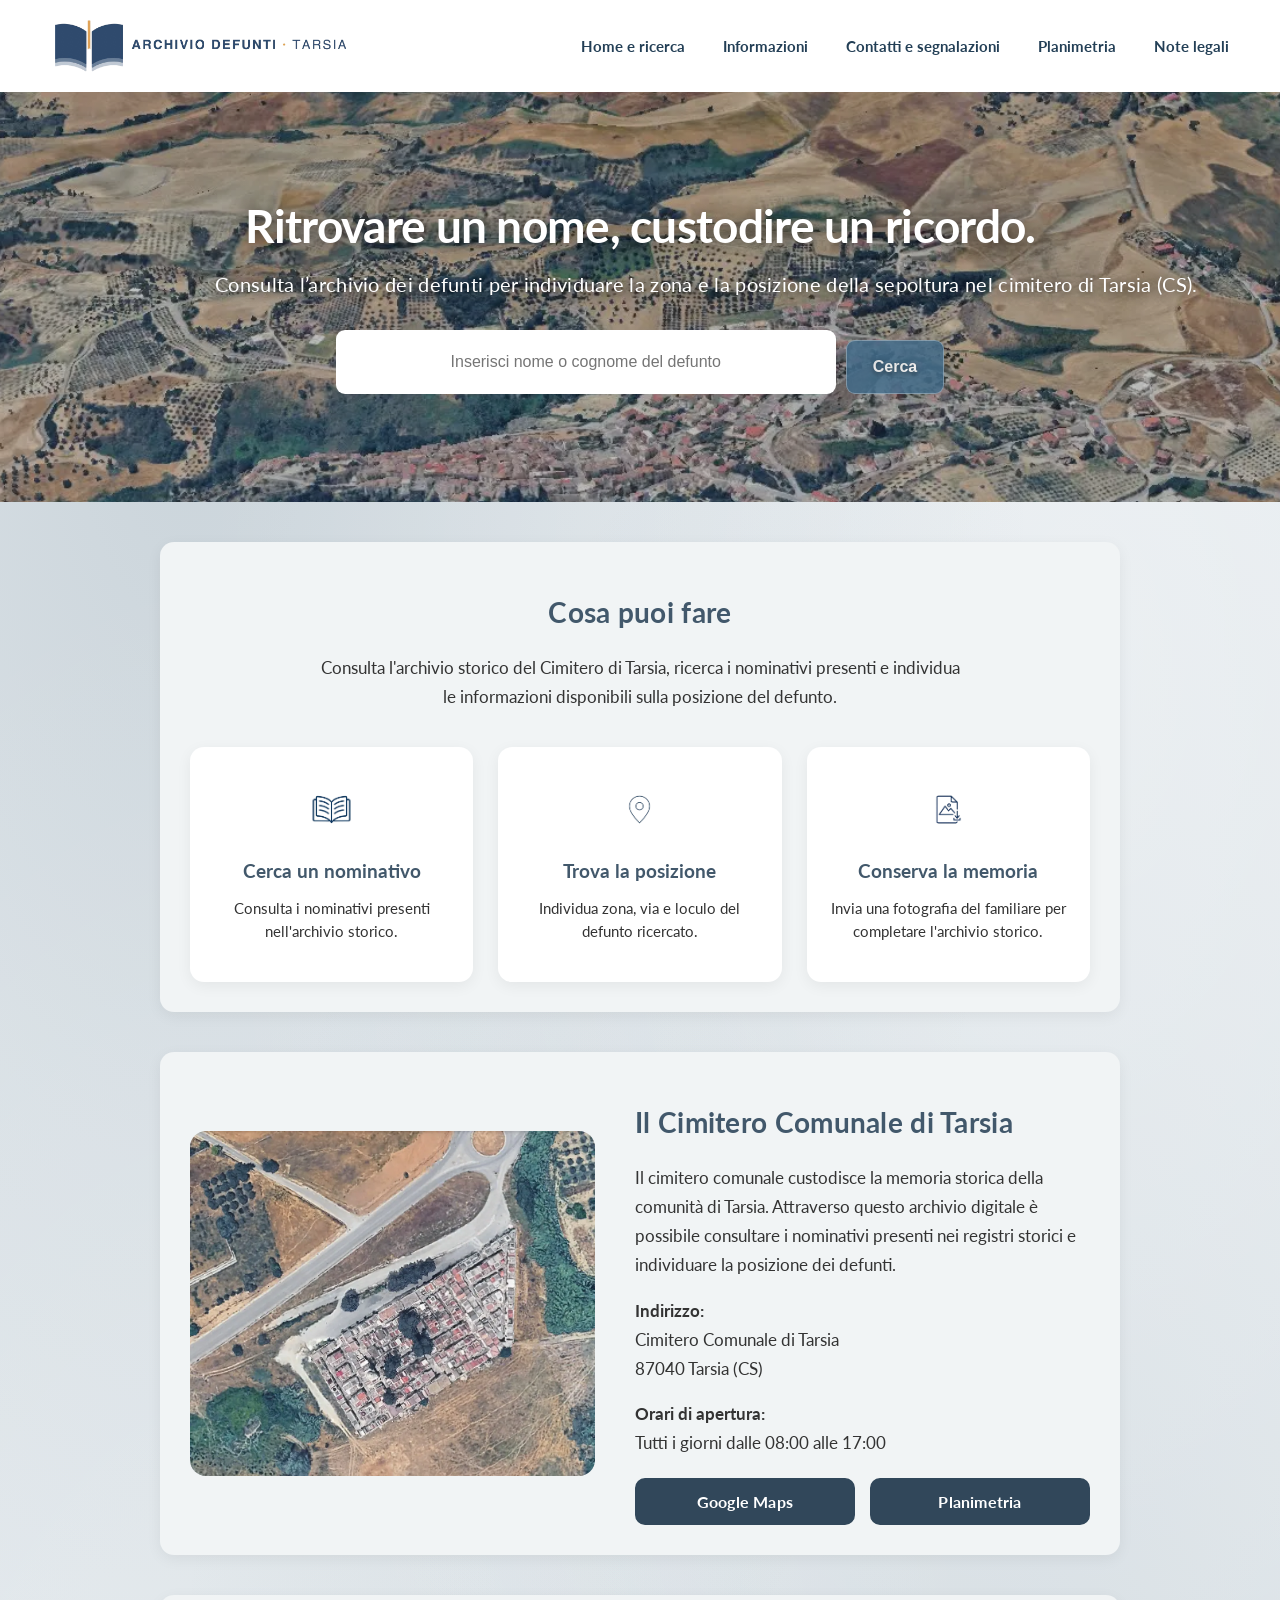
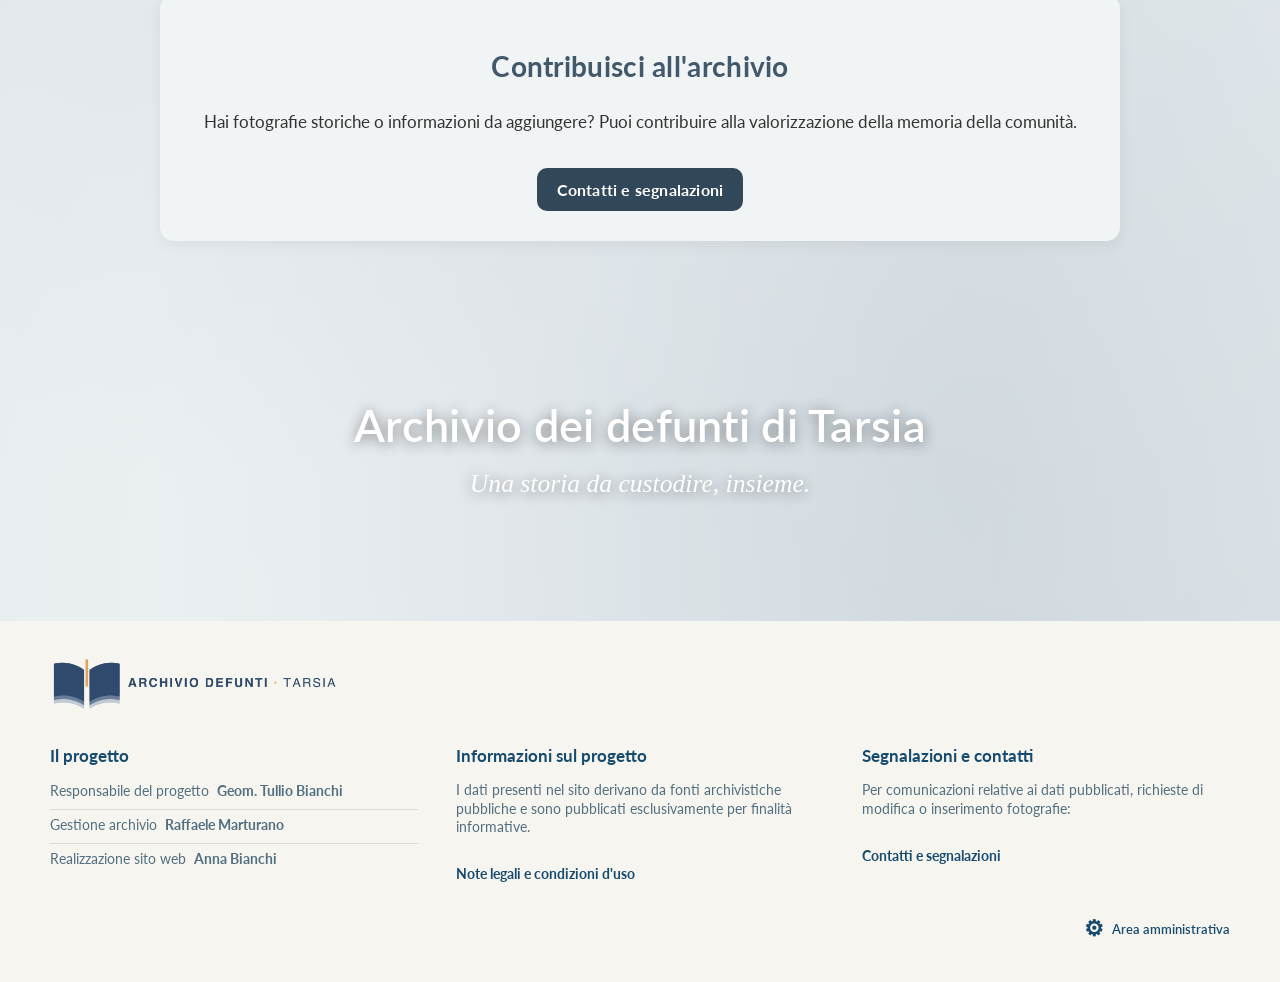
==== commit 4b1f323b: "Add files via upload" ====
--- a/index.html
+++ b/index.html
@@ -45,8 +45,8 @@
 
 <header class="hero hero-home-tarsia">
   <div class="hero-contenuto-tarsia">
-    <h1>Trova dove riposa chi cerchi</h1>
-    <h2>Questo archivio indica la zona e la posizione della sepoltura nel cimitero di Tarsia (CS).</h2>
+    <h1>Ritrovare un nome, custodire un ricordo.</h1>
+    <h2>Consulta l’archivio dei defunti per individuare la zona e la posizione della sepoltura nel cimitero di Tarsia (CS).</h2>
     <div class="area-ricerca" id="ricerca-defunti">
       <input type="text" id="cerca" placeholder="Inserisci nome o cognome del defunto" aria-label="Cognome e nome del defunto">
       <button type="button" onclick="cercaDefunto()">Cerca</button>
--- a/css/stile.css
+++ b/css/stile.css
@@ -3556,7 +3556,7 @@
   max-width: 800px;
   margin: 0 auto 18px;
   color: #fff;
-  font-size: clamp(34px, 4.5vw, 54px);
+  font-size: clamp(34px, 4vw, 46px);
   line-height: 1.12;
   letter-spacing: -.7px;
   text-shadow: 0 3px 18px rgba(0, 0, 0, .7);
@@ -3566,7 +3566,7 @@
   max-width: none;
   margin: 0 auto 30px;
   color: #fff;
-  font-size: clamp(14px, 1.5vw, 18px);
+  font-size: clamp(16px, 1.6vw, 20px);
   font-weight: 400;
   line-height: 1.55;
   text-shadow: 0 2px 12px rgba(0, 0, 0, .85);
@@ -3719,7 +3719,7 @@
   body.home-tarsia .hero-home-tarsia h2 {
     white-space: normal;
     max-width: 100%;
-    font-size: 17px;
+    font-size: 18px;
   }
 
 }
@@ -3822,7 +3822,7 @@
   }
 
   body.home-tarsia .hero-home-tarsia {
-    background-attachment: scroll;
+    background-attachment: fixed;
   }
 
   body.home-tarsia #footer .footer-sito {
@@ -4590,7 +4590,7 @@
   body.home-tarsia .fascia-memoria-tarsia {
     min-height: 270px;
     padding: 48px 20px;
-    background-attachment: scroll;
+    background-attachment: fixed;
     background-position: center;
   }
 
@@ -5238,7 +5238,7 @@
   body.home-tarsia .hero-home-tarsia {
     min-height: 420px !important;
     padding: 42px 18px !important;
-    background-attachment: scroll !important;
+    background-attachment: fixed !important;
     background-position: center !important;
   }
 
@@ -5362,13 +5362,16 @@
   }
 
   /* Le immagini di sfondo restano compatibili con Safari mobile */
-  body.home-tarsia .hero-home-tarsia,
+  body.home-tarsia .hero-home-tarsia {
+    background-attachment: fixed !important;
+  }
+
   body.pagina-secondaria .hero-secondario {
     background-attachment: scroll !important;
   }
 
   body.home-tarsia #footer .footer-sito {
-    background-attachment: scroll !important;
+    background-attachment: fixed !important;
   }
 }
 
@@ -5849,7 +5852,7 @@
 
   body.pagina-secondaria #footer .footer-box:first-child,
   body.home-tarsia #footer .footer-box:first-child {
-    padding-top: 0 !important;
+    padding-top: 42px !important;
   }
 
   body.pagina-secondaria #footer .footer-box:last-of-type,
@@ -5903,7 +5906,7 @@
     width: 100% !important;
     max-width: 100% !important;
     margin: 18px 0 !important;
-    padding: 0 !important;
+    padding: 0 14px !important;
     background: transparent !important;
     border: 0 !important;
     box-shadow: none !important;
@@ -5913,8 +5916,11 @@
     box-sizing: border-box !important;
     width: 100% !important;
     max-width: 100% !important;
+    min-width: 0 !important;
     margin: 12px 0 !important;
-    overflow-wrap: anywhere;
+    padding: 18px 16px !important;
+    border-radius: 15px !important;
+    overflow-wrap: anywhere !important;
   }
 
   /* Contatti: riquadri contenuti nella larghezza dello schermo */
@@ -6464,3 +6470,157 @@
     max-height: 56px !important;
   }
 }
+
+/* PLANIMETRIA — DOWNLOAD DEL PDF ORIGINALE */
+body.pagina-secondaria .azioni-planimetria {
+  display: flex;
+  flex-direction: column;
+  align-items: center;
+  gap: 8px;
+  margin: 18px auto 4px;
+  text-align: center;
+}
+
+body.pagina-secondaria .azioni-planimetria a {
+  display: inline-flex;
+  align-items: center;
+  justify-content: center;
+  min-height: 44px;
+  padding: 11px 20px;
+  border: 1px solid #164b70;
+  border-radius: 9px;
+  background: #164b70;
+  color: #fff;
+  font-weight: 700;
+  text-decoration: none;
+  box-sizing: border-box;
+}
+
+body.pagina-secondaria .azioni-planimetria a:hover,
+body.pagina-secondaria .azioni-planimetria a:focus-visible {
+  background: #D7A35C;
+  border-color: #D7A35C;
+  color: #172b3a;
+}
+
+body.pagina-secondaria .azioni-planimetria span {
+  color: #536575;
+  font-size: 12px;
+  line-height: 1.5;
+}
+
+
+/* Footer mobile: maggiore spazio tra logo e sezione successiva */
+@media (max-width: 600px) {
+  #footer .logo-footer,
+  #footer .footer-logo,
+  #footer .logo-sito-footer {
+    margin-bottom: 28px !important;
+  }
+}
+
+
+
+
+/* HERO COMPATTO — SOLO CONTATTI */
+body.pagina-contatti .hero-secondario {
+  min-height: 115px !important;
+  height: 115px;
+  padding: 20px clamp(22px, 5vw, 72px) !important;
+  box-sizing: border-box;
+  display: flex;
+  flex-direction: column;
+  align-items: flex-start !important;
+  justify-content: center !important;
+  text-align: left !important;
+  background-image:
+    linear-gradient(rgba(0, 0, 0, .48), rgba(0, 0, 0, .48)),
+    url("../immagini/tarsia-alto.webp");
+  background-size: cover;
+  background-position: center 48%;
+  background-attachment: scroll !important;
+}
+
+body.pagina-contatti .hero-secondario h1 {
+  margin: 0 !important;
+  max-width: 100%;
+  color: #fff;
+  font-size: clamp(25px, 3vw, 36px) !important;
+  line-height: 1.15;
+  text-align: left;
+  text-shadow: 0 2px 12px rgba(0, 0, 0, .65);
+}
+
+body.pagina-contatti .hero-secondario p {
+  display: none !important;
+}
+
+@media (max-width: 760px) {
+  body.pagina-contatti .hero-secondario {
+    min-height: 90px !important;
+    height: 90px;
+    padding: 16px 20px !important;
+    background-position: center 48%;
+  }
+
+  body.pagina-contatti .hero-secondario h1 {
+    font-size: clamp(23px, 6vw, 29px) !important;
+  }
+}
+
+
+/* HERO COMPATTO — NOTE LEGALI, SCHEDA DEFUNTO E PLANIMETRIA */
+body.pagina-privacy .hero-secondario,
+body.pagina-defunto .hero-secondario,
+body.pagina-planimetria .hero-secondario {
+  min-height: 115px !important;
+  height: 115px;
+  padding: 20px clamp(22px, 5vw, 72px) !important;
+  box-sizing: border-box;
+  display: flex;
+  flex-direction: column;
+  align-items: flex-start !important;
+  justify-content: center !important;
+  text-align: left !important;
+  background-image:
+    linear-gradient(rgba(0, 0, 0, .48), rgba(0, 0, 0, .48)),
+    url("../immagini/tarsia-alto.webp");
+  background-size: cover;
+  background-position: center 48%;
+  background-attachment: scroll !important;
+}
+
+body.pagina-privacy .hero-secondario h1,
+body.pagina-defunto .hero-secondario h1,
+body.pagina-planimetria .hero-secondario h1 {
+  margin: 0 !important;
+  max-width: 100%;
+  color: #fff;
+  font-size: clamp(25px, 3vw, 36px) !important;
+  line-height: 1.15;
+  text-align: left;
+  text-shadow: 0 2px 12px rgba(0, 0, 0, .65);
+}
+
+body.pagina-privacy .hero-secondario p,
+body.pagina-defunto .hero-secondario p,
+body.pagina-planimetria .hero-secondario p {
+  display: none !important;
+}
+
+@media (max-width: 760px) {
+  body.pagina-privacy .hero-secondario,
+  body.pagina-defunto .hero-secondario,
+  body.pagina-planimetria .hero-secondario {
+    min-height: 90px !important;
+    height: 90px;
+    padding: 16px 20px !important;
+    background-position: center 48%;
+  }
+
+  body.pagina-privacy .hero-secondario h1,
+  body.pagina-defunto .hero-secondario h1,
+  body.pagina-planimetria .hero-secondario h1 {
+    font-size: clamp(23px, 6vw, 29px) !important;
+  }
+}
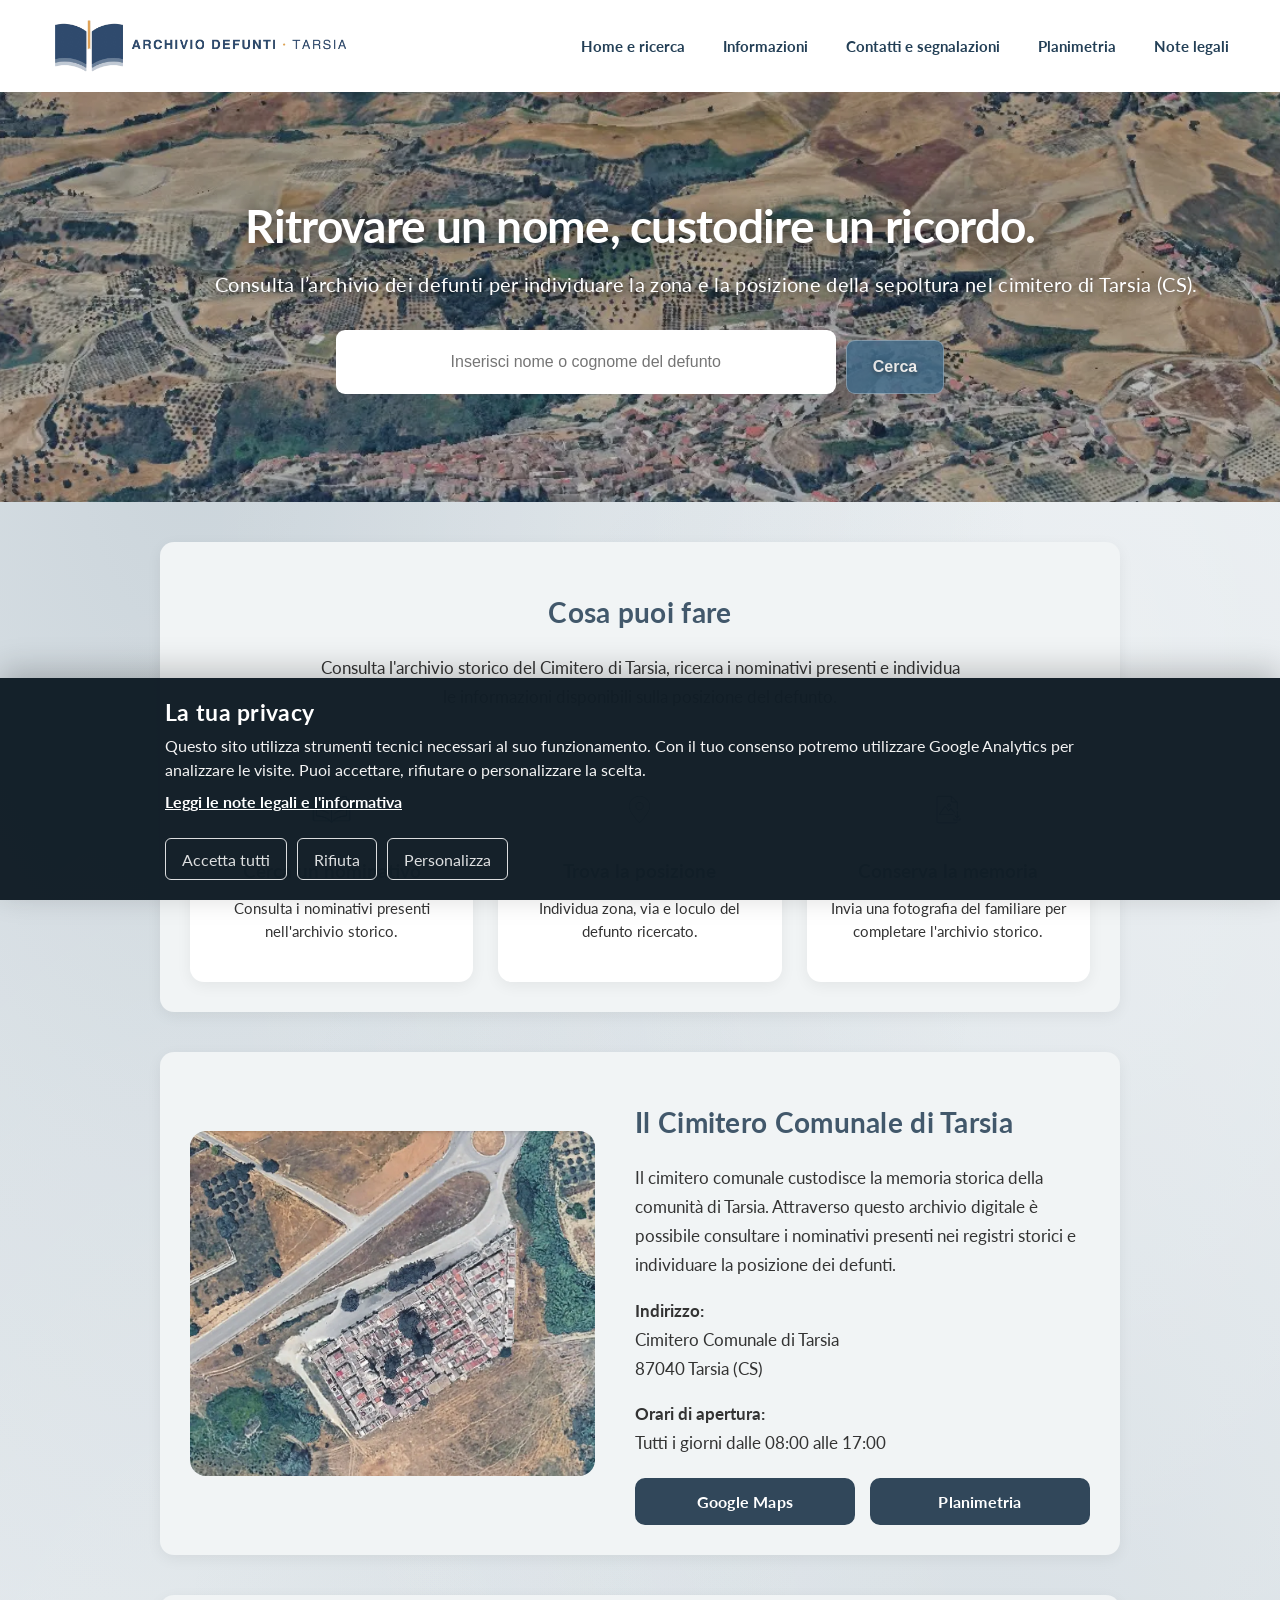
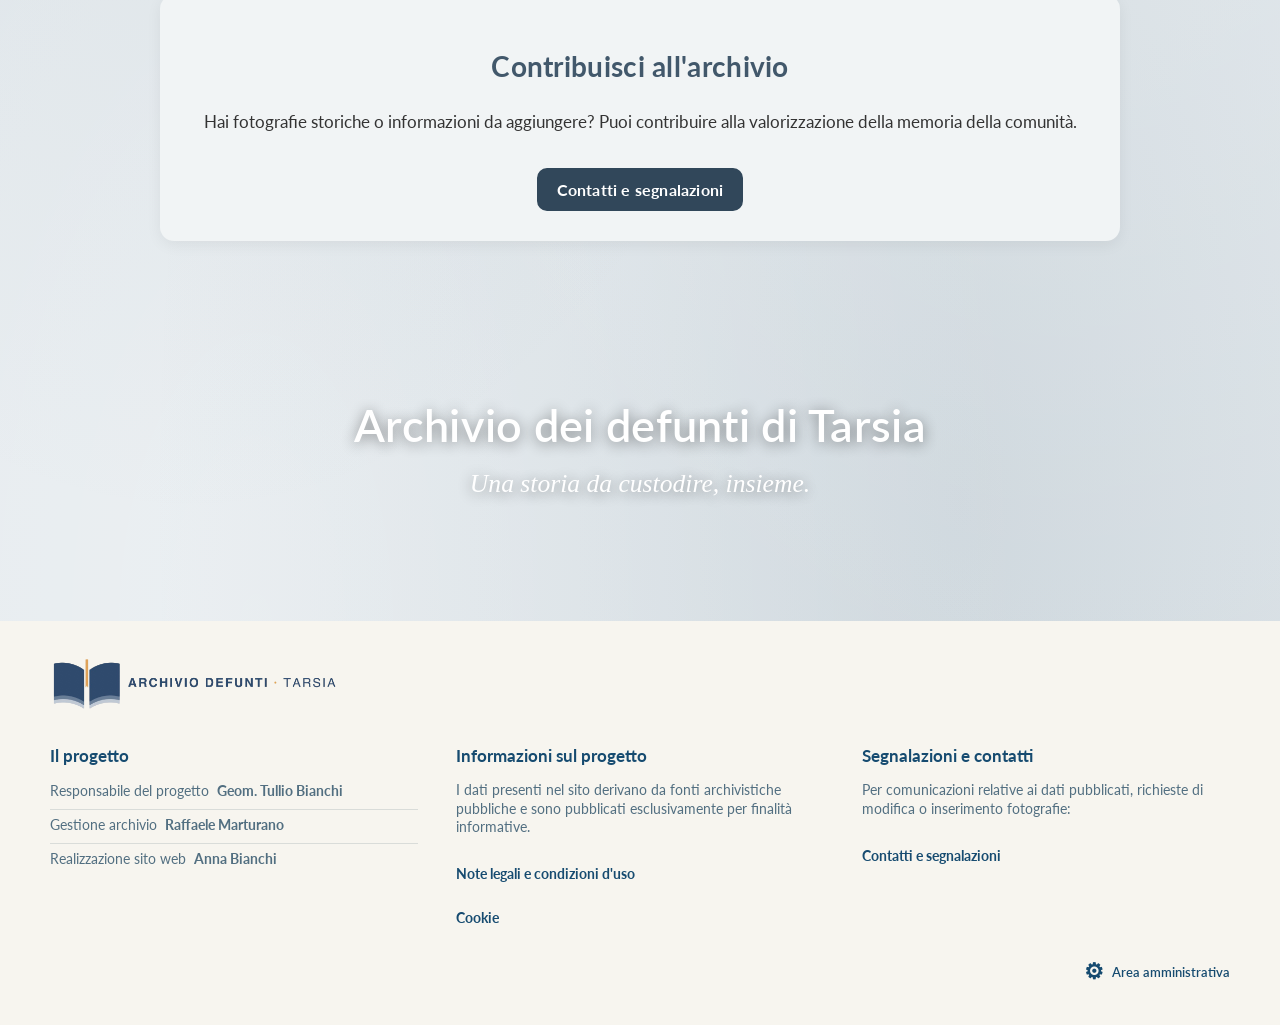
==== commit 4d0fa107: "Add files via upload" ====
--- a/index.html
+++ b/index.html
@@ -305,6 +305,7 @@
 
 <script src="js/avviso.js"></script>
 
+  <script src="js/cookie-consent.js" defer></script>
 </body>
 
 </html>
--- a/css/stile.css
+++ b/css/stile.css
@@ -6624,3 +6624,415 @@
     font-size: clamp(23px, 6vw, 29px) !important;
   }
 }
+
+
+
+/* =========================================================
+   ADMIN MOBILE — OTTIMIZZAZIONE MIRATA
+   Solo smartphone: desktop e funzioni JS invariati
+   ========================================================= */
+
+@media (max-width: 600px) {
+
+  /* Contenitore: evita che l'intera pagina allarghi lo schermo */
+  body:has(#admin-area) {
+    overflow-x: hidden;
+  }
+
+  #admin-area {
+    width: 100%;
+    max-width: 100%;
+    box-sizing: border-box;
+    overflow-x: clip;
+  }
+
+  .admin-container {
+    width: 100%;
+    max-width: 100%;
+    padding: 0 12px;
+    box-sizing: border-box;
+  }
+
+  /* Intestazione: testo sopra, pulsanti in una riga ordinata */
+  .admin-intestazione {
+    display: flex;
+    flex-direction: column;
+    align-items: stretch;
+    gap: 14px;
+    padding: 18px;
+  }
+
+  .admin-intestazione > div:first-child {
+    padding-right: 0;
+  }
+
+  .admin-intestazione h2 {
+    font-size: 22px;
+    line-height: 1.3;
+    overflow-wrap: anywhere;
+  }
+
+  .admin-intestazione p {
+    font-size: 14px;
+  }
+
+  .admin-intestazione .bottone-esci,
+  .admin-intestazione .bottone-vai-sito {
+    position: static;
+    transform: none;
+    width: 100%;
+    min-height: 44px;
+    box-sizing: border-box;
+  }
+
+  /* Azioni principali: pulsanti facili da toccare */
+  .admin-azioni-principali {
+    display: flex;
+    flex-direction: column;
+    gap: 10px;
+  }
+
+  .admin-azioni-principali button,
+  .azioni-importa button {
+    width: 100%;
+    min-height: 44px;
+    box-sizing: border-box;
+  }
+
+  /* Ricerca */
+  .admin-ricerca {
+    padding: 14px;
+  }
+
+  .admin-ricerca-campo {
+    width: 100%;
+    min-width: 0;
+  }
+
+  .admin-ricerca-campo input {
+    width: 100%;
+    min-width: 0;
+    min-height: 44px;
+    box-sizing: border-box;
+    font-size: 16px;
+  }
+
+  .admin-ricerca-campo button {
+    min-width: 40px;
+    min-height: 40px;
+  }
+
+  /* Archivio: mantiene tutte le colonne, scorrimento solo nel riquadro */
+  #archivio {
+    width: 100%;
+    max-width: 100%;
+    overflow-x: auto;
+    overscroll-behavior-x: contain;
+    -webkit-overflow-scrolling: touch;
+  }
+
+  #archivio table {
+    min-width: 900px;
+  }
+
+  #archivio th,
+  #archivio td {
+    padding: 10px 8px;
+    font-size: 13px;
+  }
+
+  #archivio td button {
+    min-height: 40px;
+    margin: 3px 2px;
+  }
+
+  /* Modifica/inserimento: finestra quasi a schermo intero */
+  #modifica-defunto {
+    top: 3dvh;
+    left: 3%;
+    transform: none;
+    width: 94%;
+    max-width: none;
+    max-height: 94dvh;
+    border-radius: 14px;
+    overscroll-behavior: contain;
+  }
+
+  #modifica-defunto h2 {
+    padding: 18px 58px 18px 18px;
+    font-size: 20px;
+    line-height: 1.3;
+  }
+
+  #form-defunto {
+    padding: 18px;
+  }
+
+  #form-defunto input,
+  #form-defunto textarea,
+  #form-defunto select {
+    width: 100%;
+    max-width: 100%;
+    min-height: 44px;
+    box-sizing: border-box;
+    font-size: 16px;
+  }
+
+  #chiudi-modifica,
+  .chiudi-cancellati {
+    min-width: 42px;
+    min-height: 42px;
+  }
+
+  /* Elenco eliminati */
+  .finestra-cancellati {
+    padding: 10px 0;
+  }
+
+  .contenuto-cancellati {
+    width: 94%;
+    max-height: 92dvh;
+    margin: 2dvh auto;
+    padding: 18px;
+    border-radius: 14px;
+    overscroll-behavior: contain;
+  }
+
+  .contenuto-cancellati h2 {
+    padding-right: 48px;
+    font-size: 20px;
+    line-height: 1.3;
+  }
+
+  #cancellati {
+    max-width: 100%;
+    overflow-x: auto;
+    -webkit-overflow-scrolling: touch;
+  }
+
+  #cancellati table {
+    min-width: 700px;
+  }
+
+  /* Avvisi e finestre */
+  .finestra-avviso {
+    padding: 14px;
+  }
+
+  .avviso-admin {
+    padding: 24px 18px 20px;
+  }
+
+  /* Operatore */
+  #operatore-area {
+    width: 100%;
+    max-width: 100%;
+    padding: 16px;
+    box-sizing: border-box;
+  }
+
+  .form-operatore {
+    padding: 14px;
+  }
+
+  #form-defunto-operatore input,
+  #form-defunto-operatore textarea,
+  #form-defunto-operatore select {
+    width: 100%;
+    max-width: 100%;
+    min-height: 44px;
+    box-sizing: border-box;
+    font-size: 16px;
+  }
+
+  #form-defunto-operatore button[type="submit"],
+  #richiedi-modifica,
+  #logout-operatore {
+    width: 100%;
+    min-height: 44px;
+  }
+}
+
+
+
+/* ARCHIVIO MOBILE — SCHEDE COMPATTE */
+.archivio-schede-mobile {
+    display: none;
+}
+
+@media (max-width: 600px) {
+    #archivio {
+        overflow-x: visible;
+    }
+
+    #archivio > table {
+        display: none !important;
+    }
+
+    #archivio .archivio-schede-mobile {
+        display: flex;
+        flex-direction: column;
+        gap: 10px;
+        width: 100%;
+        margin-top: 14px;
+    }
+
+    #archivio .archivio-scheda-mobile {
+        display: flex;
+        align-items: center;
+        justify-content: space-between;
+        gap: 12px;
+        width: 100%;
+        box-sizing: border-box;
+        padding: 15px;
+        background: #fff;
+        border: 1px solid #d5dde2;
+        border-radius: 12px;
+        box-shadow: 0 2px 8px rgba(0, 0, 0, 0.04);
+    }
+
+    #archivio .archivio-scheda-dati {
+        display: flex;
+        flex: 1;
+        flex-direction: column;
+        align-items: flex-start;
+        gap: 5px;
+        min-width: 0;
+    }
+
+    #archivio .archivio-scheda-id {
+        color: #65727d;
+        font-size: 12px;
+        font-weight: 600;
+    }
+
+    #archivio .archivio-scheda-nome {
+        color: #17232d;
+        font-size: 15px;
+        line-height: 1.35;
+        overflow-wrap: anywhere;
+    }
+
+    #archivio .archivio-scheda-anno {
+        color: #65727d;
+        font-size: 13px;
+    }
+
+    #archivio .archivio-scheda-modifica {
+        flex: 0 0 auto;
+        min-height: 40px;
+        padding: 9px 12px;
+        margin: 0;
+        white-space: nowrap;
+    }
+}
+
+/* HOMEPAGE TARSIA — SFONDI NORMALI SU MOBILE, DESKTOP INVARIATO */
+@media (max-width: 600px) {
+  body.home-tarsia .hero-home-tarsia {
+    background-attachment: scroll !important;
+    background-size: cover !important;
+  }
+
+  body.home-tarsia .fascia-memoria-tarsia {
+    background-attachment: scroll !important;
+    background-size: cover !important;
+  }
+}
+
+
+/* COOKIE CONSENT — CIMITERO DI TARSIA */
+.cookie-banner-tarsia {
+  position: fixed;
+  z-index: 100000;
+  inset: auto 0 0;
+  padding: 20px;
+  background: rgba(17, 29, 38, .98);
+  color: #fff;
+  box-shadow: 0 -8px 30px rgba(0, 0, 0, .22);
+  font-family: inherit;
+}
+.cookie-banner-tarsia__inner {
+  position: relative;
+  width: min(100%, 920px);
+  margin: 0 auto;
+  padding-right: 30px;
+}
+.cookie-banner-tarsia h2 {
+  margin: 0 0 8px;
+  color: #fff;
+  font-size: 23px;
+}
+.cookie-banner-tarsia p {
+  margin: 8px 0;
+  color: #f3f3f3;
+  line-height: 1.5;
+}
+.cookie-banner-tarsia a {
+  color: #fff;
+  text-decoration: underline;
+}
+.cookie-banner-tarsia button {
+  min-height: 42px;
+  padding: 10px 16px;
+  border: 1px solid #fff;
+  border-radius: 6px;
+  background: transparent;
+  color: #fff;
+  font: inherit;
+  cursor: pointer;
+}
+.cookie-banner-tarsia .cookie-actions {
+  display: flex;
+  flex-wrap: wrap;
+  gap: 10px;
+  margin-top: 14px;
+}
+.cookie-banner-tarsia .cookie-preferences {
+  display: grid;
+  gap: 12px;
+  margin-top: 14px;
+}
+.cookie-banner-tarsia .cookie-preferences[hidden] {
+  display: none;
+}
+.cookie-banner-tarsia .cookie-preferences label {
+  display: flex;
+  align-items: center;
+  gap: 10px;
+}
+.cookie-banner-tarsia .cookie-close {
+  position: absolute;
+  top: 0;
+  right: 0;
+  min-height: 32px;
+  padding: 2px 10px;
+  font-size: 24px;
+}
+.footer-cookie-link {
+  display: inline-block;
+}
+@media (max-width: 600px) {
+  .cookie-banner-tarsia {
+    padding: 16px;
+    max-height: 85vh;
+    overflow-y: auto;
+  }
+  .cookie-banner-tarsia h2 {
+    font-size: 21px;
+  }
+  .cookie-banner-tarsia .cookie-actions {
+    display: grid;
+    grid-template-columns: 1fr;
+  }
+  .cookie-banner-tarsia .cookie-actions button {
+    width: 100%;
+  }
+}
+
+/* COOKIE — sotto il link Note legali nel footer */
+#footer a.footer-cookie-link {
+  display: block !important;
+  width: fit-content;
+  margin-top: 6px;
+}
